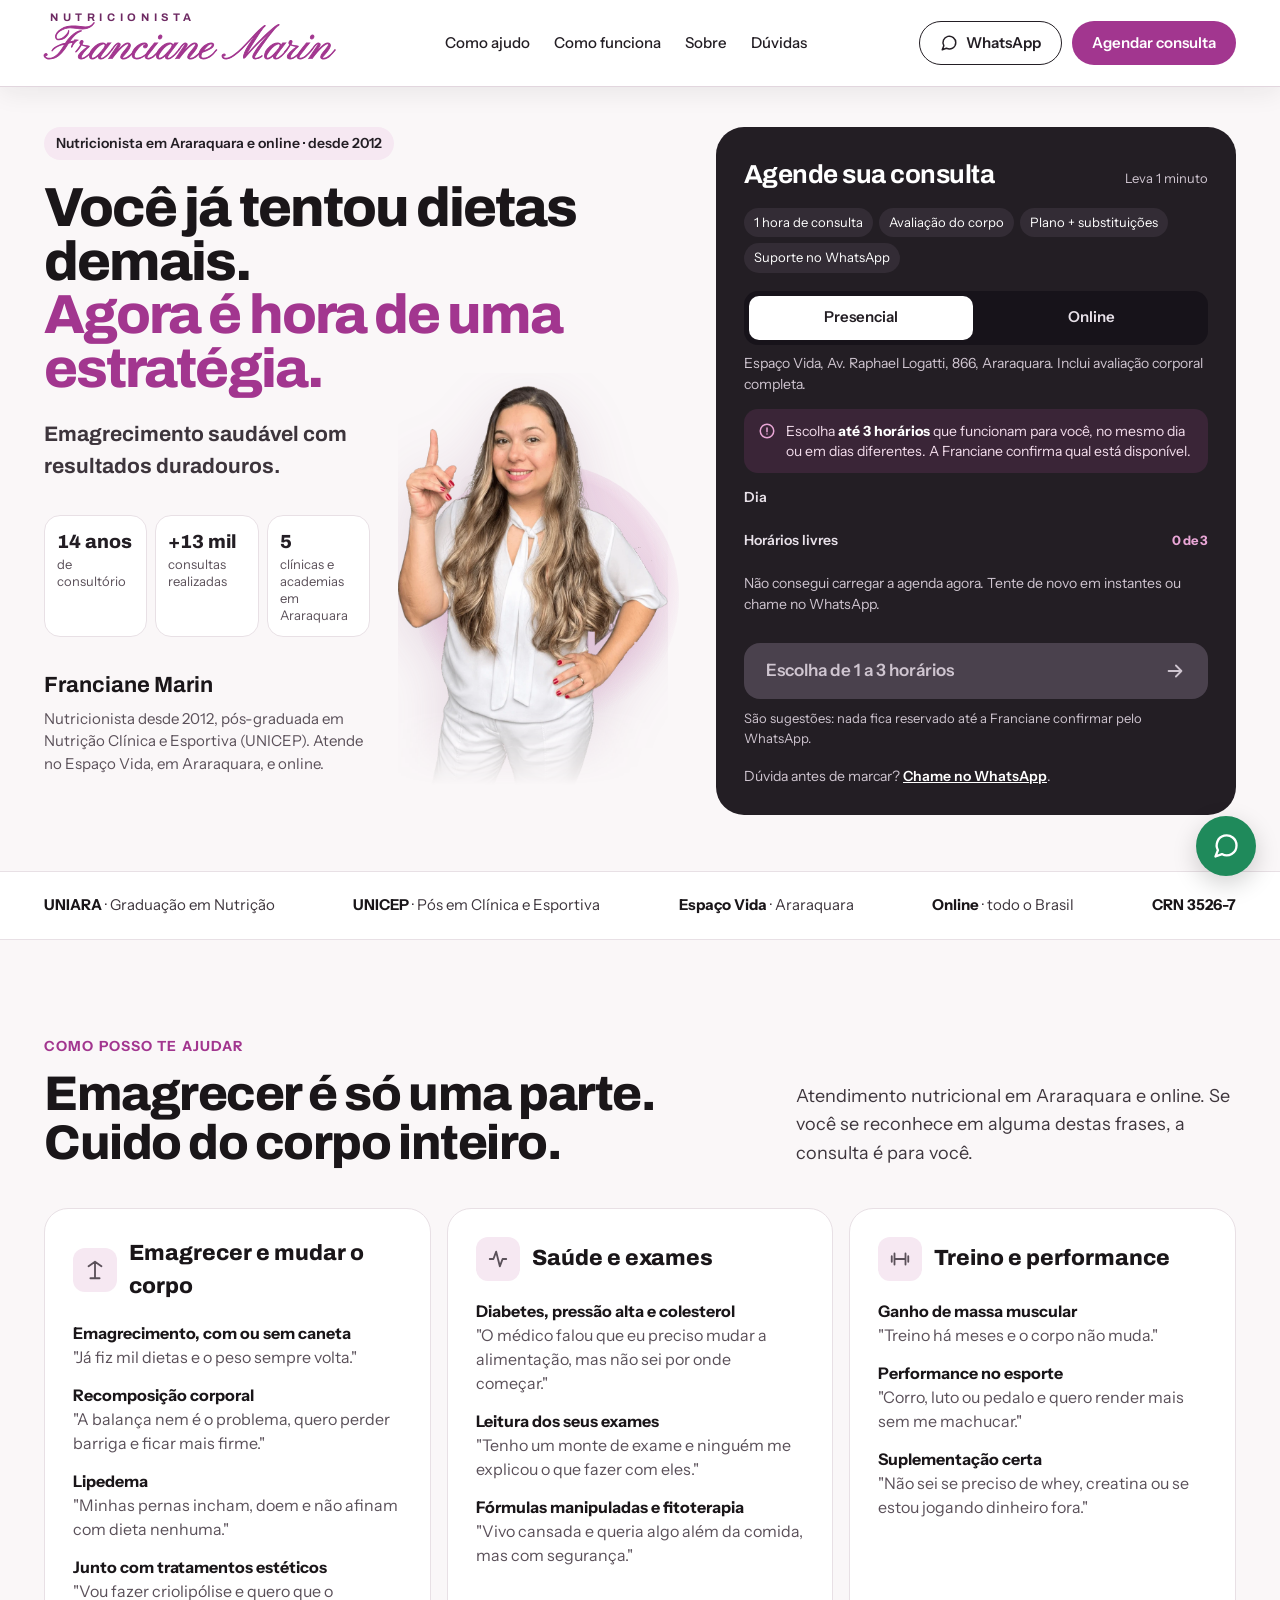
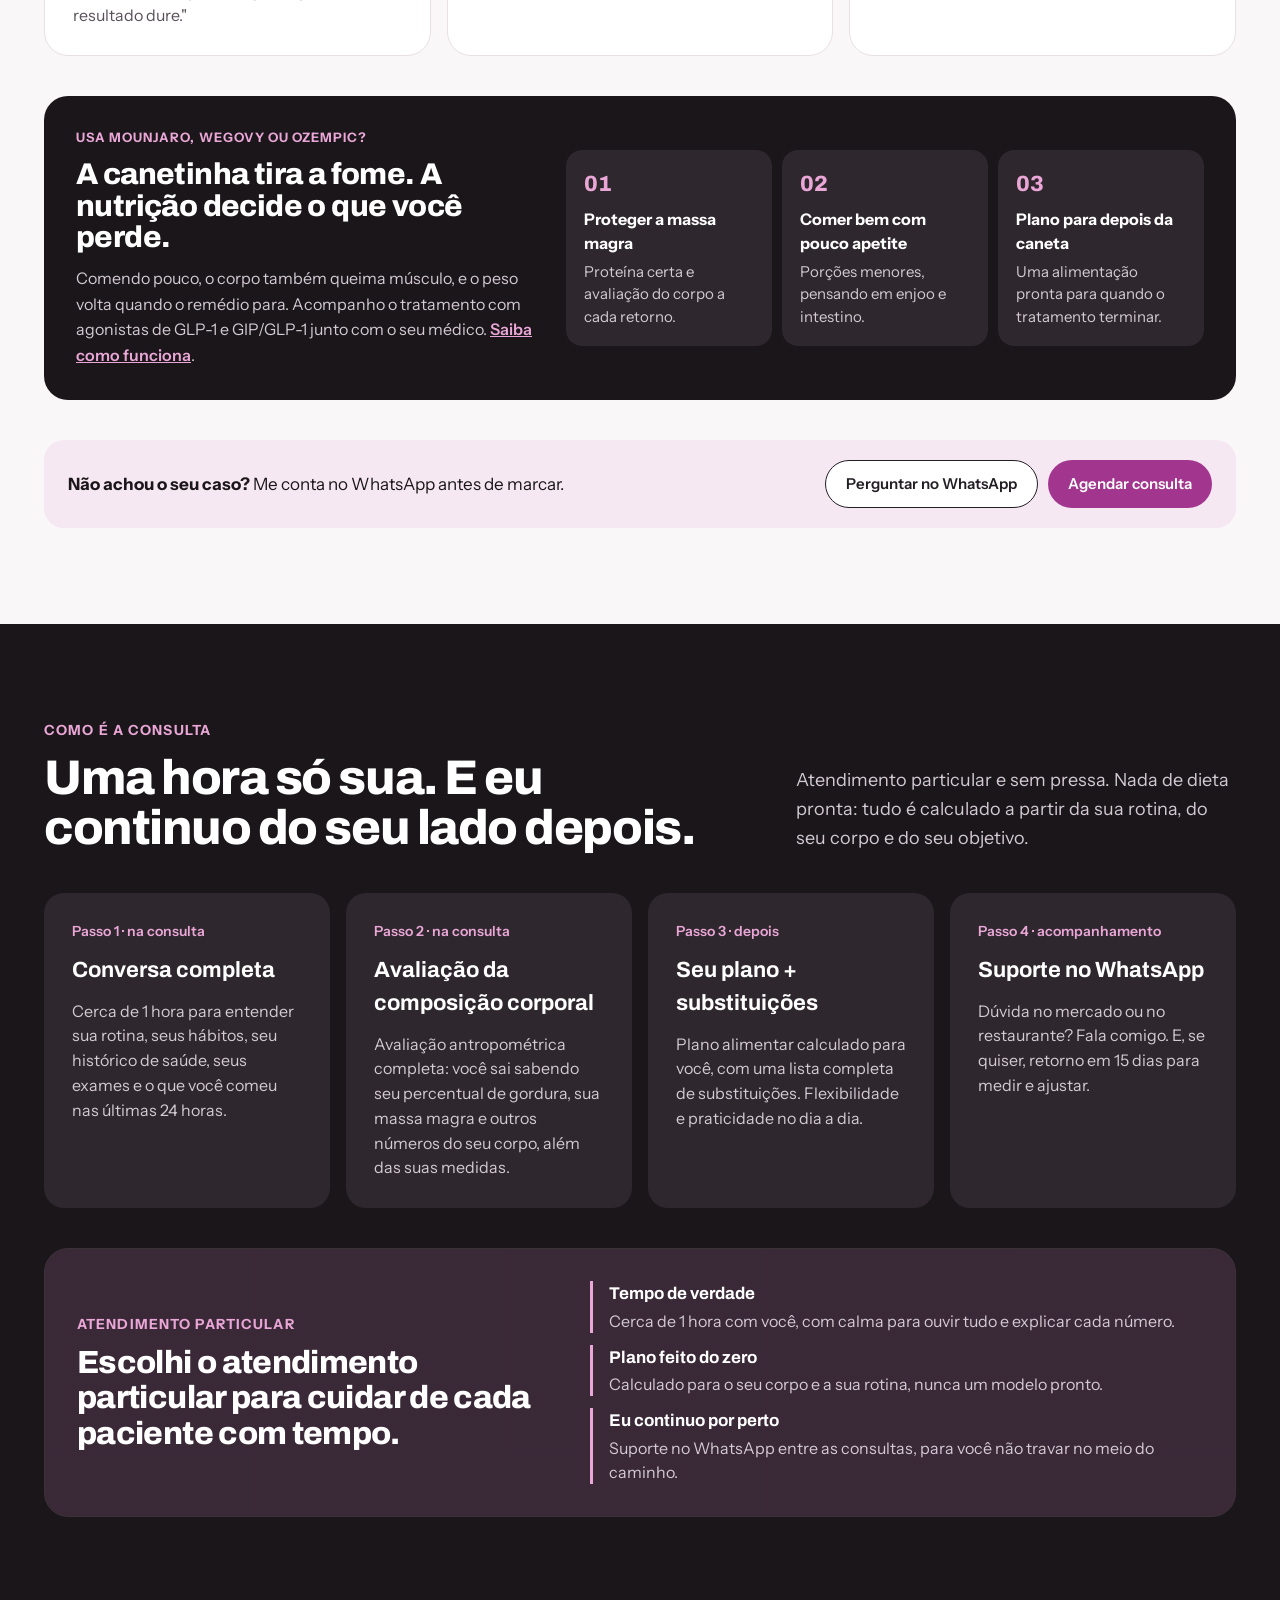
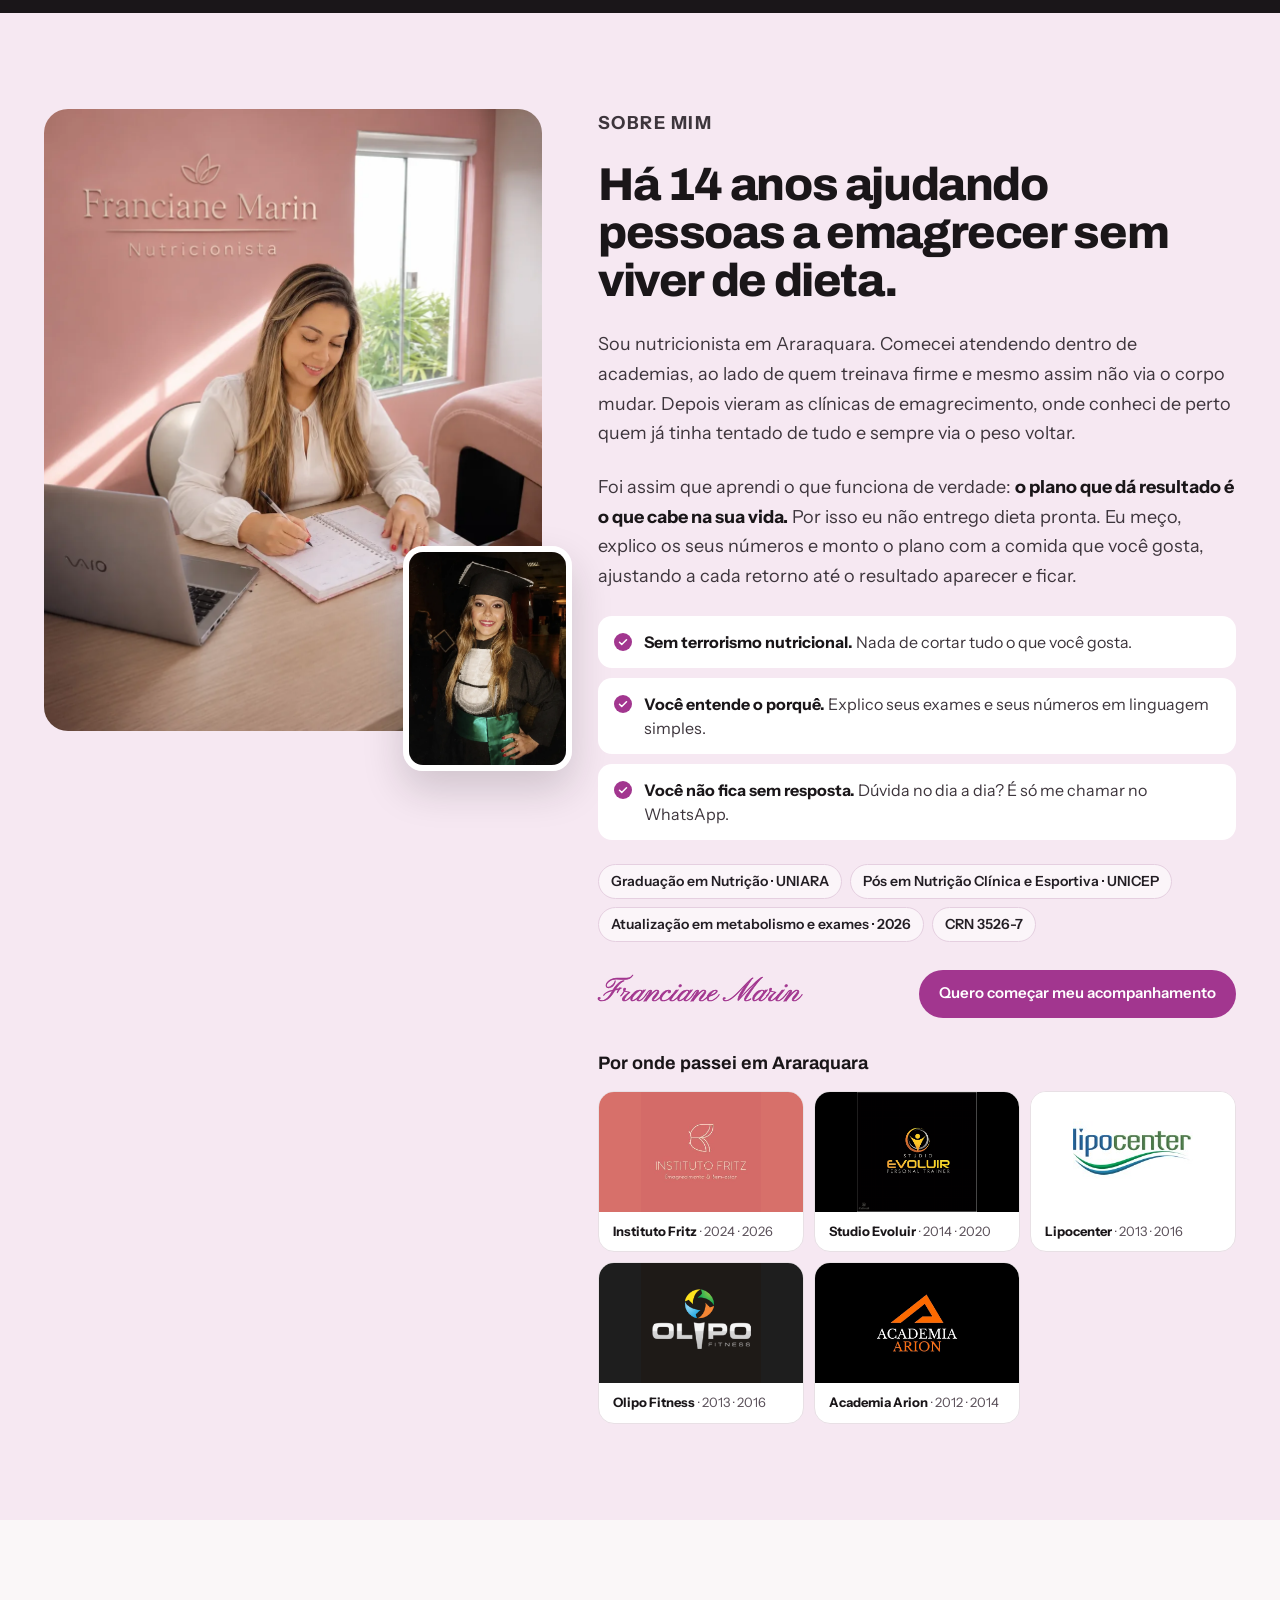
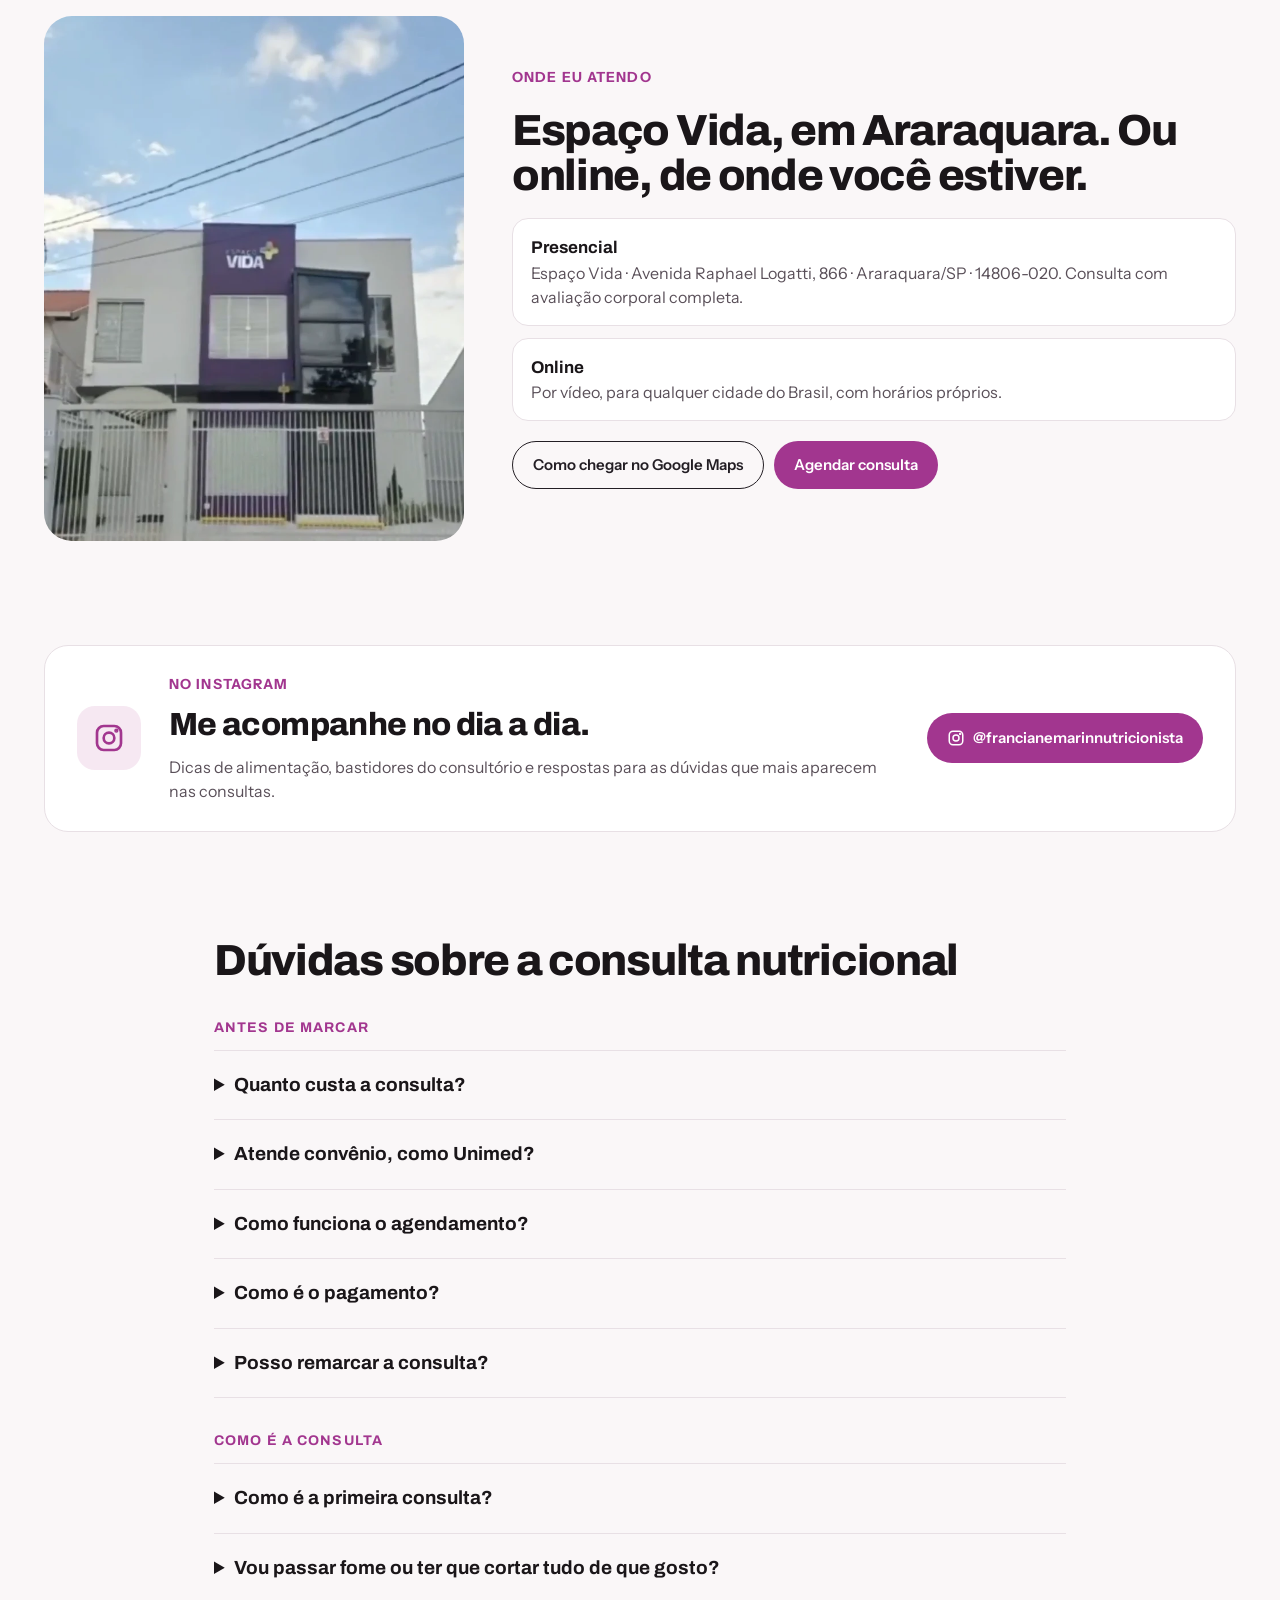
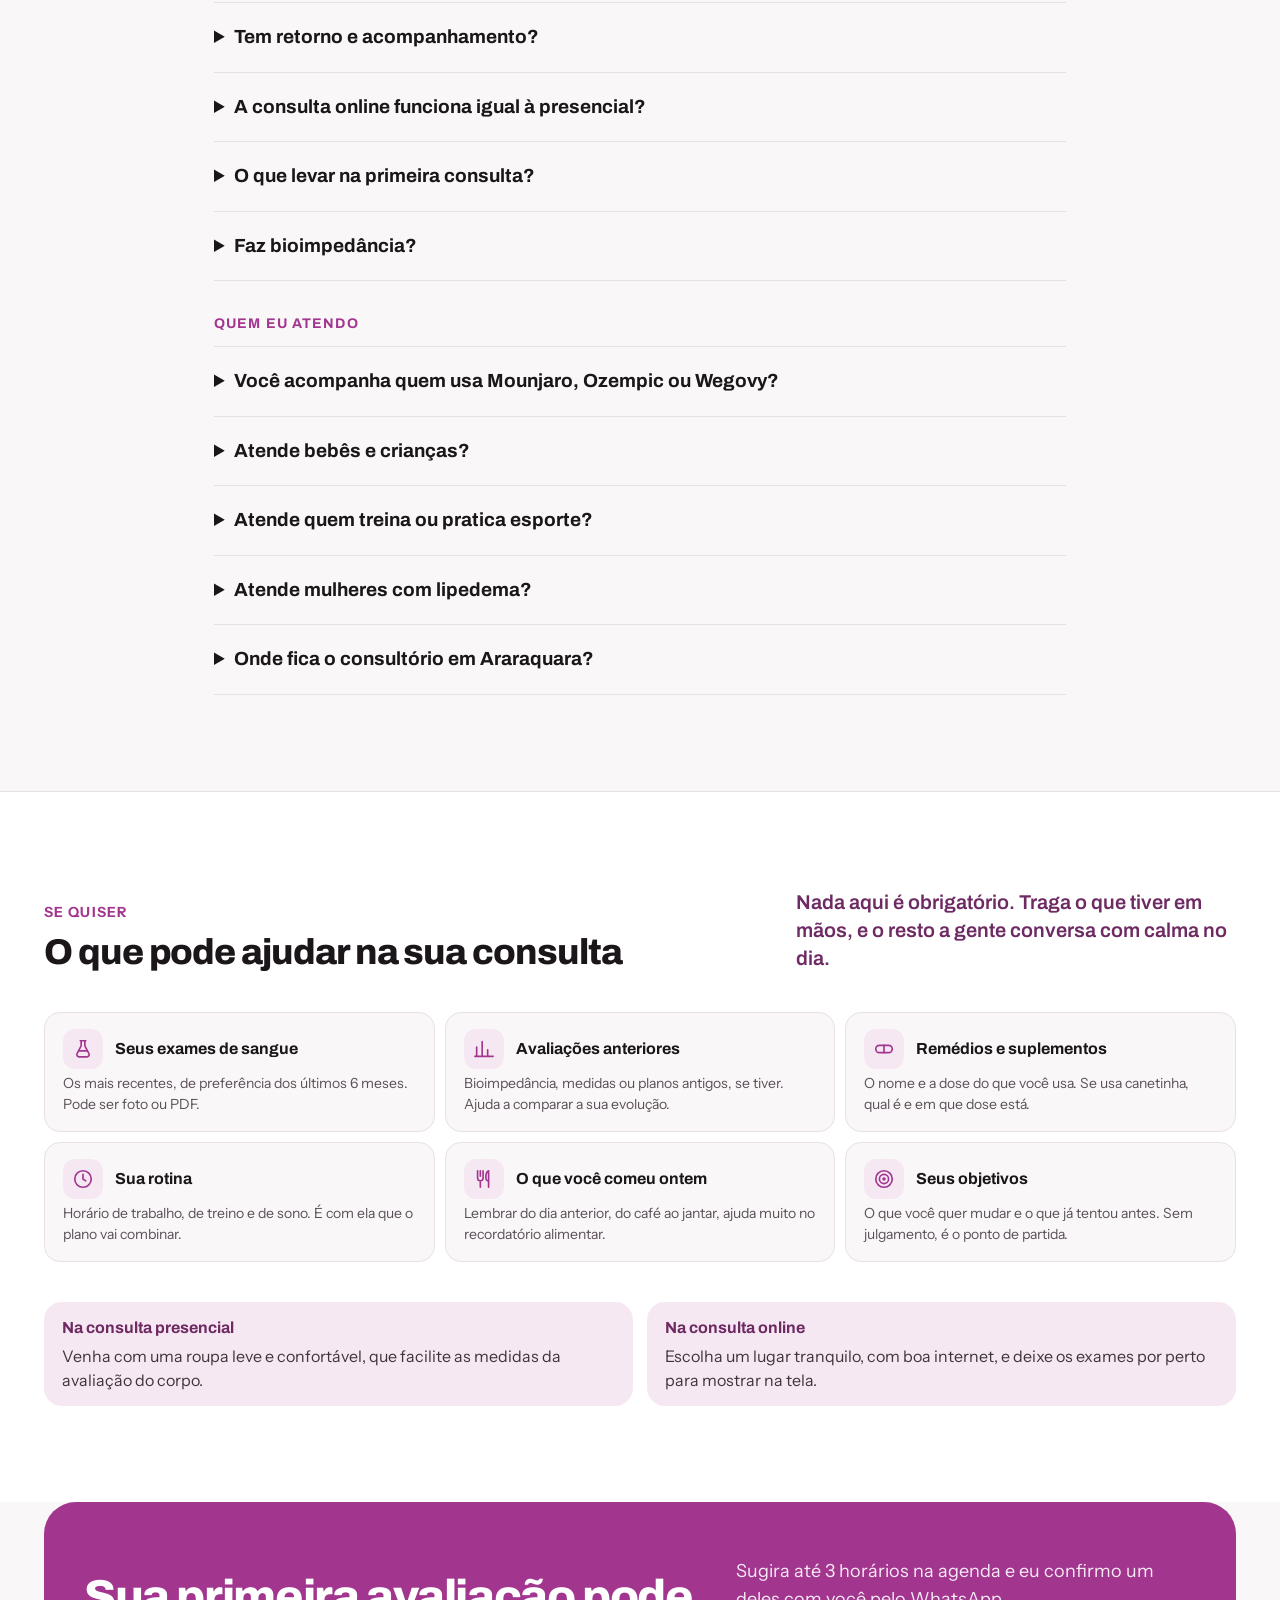
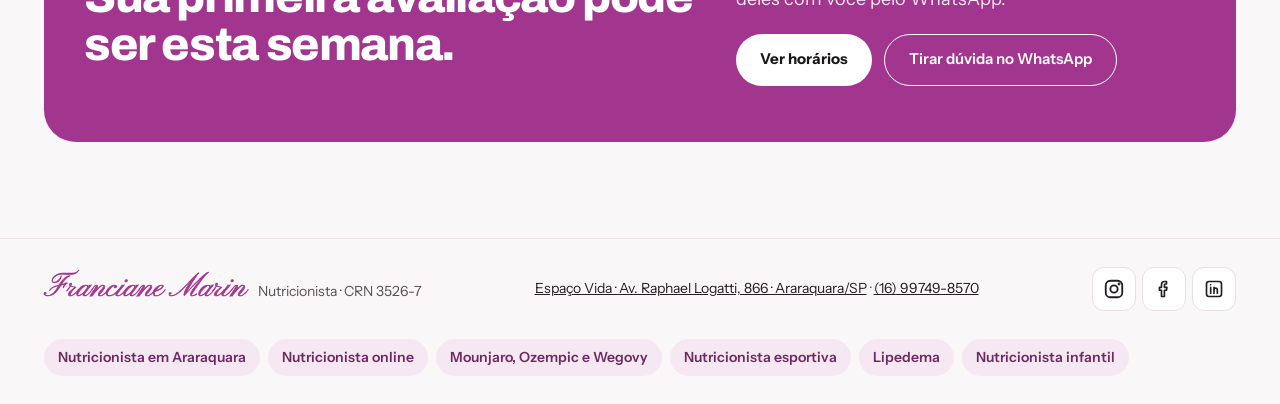
==== index.html @ 8329945e "Passo 2: avaliação da composição corporal, com as medidas Co-Authored-By: Claude Opus 5.5 <noreply@a" ====
<!doctype html>
<html lang="pt-BR">
<head>
<meta charset="utf-8">
<meta name="viewport" content="width=device-width, initial-scale=1">
<title>Nutricionista em Araraquara e online | Franciane Marin</title>
<meta name="description" content="Nutricionista (nutri) em Araraquara (SP) e online, CRN 3526-7. Emagrecimento sem passar fome, acompanhamento com canetinhas (Mounjaro, Ozempic), lipedema e nutrição esportiva. Agende.">
<meta property="og:type" content="website">
<meta property="og:site_name" content="Franciane Marin · Nutricionista">
<meta property="og:url" content="https://www.francianemarin.com.br/">
<meta property="og:title" content="Franciane Marin · Nutricionista em Araraquara e online">
<meta property="og:description" content="Você já tentou dietas demais. Agora é hora de uma estratégia. Emagrecimento saudável, presencial em Araraquara e online para todo o Brasil.">
<meta property="og:image" content="https://www.francianemarin.com.br/assets/franciane-2026.jpg">
<meta property="og:image:alt" content="Franciane Marin, nutricionista em Araraquara">
<meta property="og:locale" content="pt_BR">
<meta name="twitter:card" content="summary_large_image">
<meta name="geo.region" content="BR-SP">
<meta name="geo.placename" content="Araraquara">
<meta name="theme-color" content="#A2368F">
<link rel="canonical" href="https://www.francianemarin.com.br/">
<link rel="preconnect" href="https://fonts.googleapis.com">
<link rel="preconnect" href="https://fonts.gstatic.com" crossorigin>
<link href="https://fonts.googleapis.com/css2?family=Archivo:wght@500;600;700;800&family=Instrument+Sans:wght@400;500;600&family=Pinyon+Script&display=swap" rel="stylesheet">
<link rel="stylesheet" href="styles.css?v=20261105211325">
<script type="application/ld+json">
{"@context":"https://schema.org","@graph":[{"@type":"MedicalBusiness","@id":"https://www.francianemarin.com.br/#consultorio","name":"Franciane Marin · Nutricionista","description":"Nutricionista clínica e esportiva em Araraquara (SP) e online. Emagrecimento, acompanhamento com canetinhas (GLP-1), lipedema, ganho de massa e doenças crônicas.","url":"https://www.francianemarin.com.br/","image":"https://www.francianemarin.com.br/assets/franciane-2026.jpg","logo":"https://www.francianemarin.com.br/assets/franciane-2026.jpg","telephone":"+55 16 99749-8570","priceRange":"$","medicalSpecialty":"DietNutrition","address":{"@type":"PostalAddress","streetAddress":"Avenida Raphael Logatti, 866","addressLocality":"Araraquara","addressRegion":"SP","postalCode":"14806-020","addressCountry":"BR"},"hasMap":"https://www.google.com/maps/search/?api=1&query=Avenida+Raphael+Logatti%2C+866+-+Araraquara+-+SP%2C+14806-020","areaServed":[{"@type":"City","name":"Araraquara"},{"@type":"Country","name":"Brasil"}],"openingHoursSpecification":[{"@type":"OpeningHoursSpecification","dayOfWeek":["Monday","Tuesday","Wednesday","Thursday","Friday","Saturday"],"opens":"08:00","closes":"21:00"}],"availableService":[{"@type":"MedicalTherapy","name":"Emagrecimento"},{"@type":"MedicalTherapy","name":"Acompanhamento nutricional com canetinhas (Mounjaro, Ozempic, Wegovy)"},{"@type":"MedicalTherapy","name":"Recomposição corporal"},{"@type":"MedicalTherapy","name":"Lipedema"},{"@type":"MedicalTherapy","name":"Ganho de massa muscular"},{"@type":"MedicalTherapy","name":"Nutrição esportiva"},{"@type":"MedicalTherapy","name":"Diabetes, hipertensão e colesterol"},{"@type":"MedicalTherapy","name":"Interpretação de exames"},{"@type":"MedicalTherapy","name":"Consulta nutricional online"},{"@type":"MedicalTherapy","name":"Nutrição infantil, introdução alimentar e adolescentes"},{"@type":"MedicalTherapy","name":"Seletividade alimentar no autismo (TEA) e no TDAH"}],"founder":{"@id":"https://www.francianemarin.com.br/#franciane"},"sameAs":["https://instagram.com/francianemarinnutricionista","https://www.linkedin.com/in/francianemarin","https://www.facebook.com/nutricionistafrancianemarin"]},{"@type":"Person","@id":"https://www.francianemarin.com.br/#franciane","name":"Franciane Marin","jobTitle":"Nutricionista","identifier":"CRN 3526-7","image":"https://www.francianemarin.com.br/assets/franciane-2026.jpg","url":"https://www.francianemarin.com.br/","worksFor":{"@id":"https://www.francianemarin.com.br/#consultorio"},"alumniOf":[{"@type":"CollegeOrUniversity","name":"UNIARA - Universidade de Araraquara"},{"@type":"CollegeOrUniversity","name":"UNICEP"}],"hasCredential":[{"@type":"EducationalOccupationalCredential","credentialCategory":"degree","name":"Graduação em Nutrição"},{"@type":"EducationalOccupationalCredential","credentialCategory":"certificate","name":"Pós-graduação em Nutrição Clínica e Nutrição Esportiva"}],"knowsAbout":["Nutrição clínica","Nutrição esportiva","Emagrecimento","Agonistas de GLP-1","Lipedema","Composição corporal","Fitoterapia"],"sameAs":["https://instagram.com/francianemarinnutricionista","https://www.linkedin.com/in/francianemarin","https://www.facebook.com/nutricionistafrancianemarin"]},{"@type":"WebSite","@id":"https://www.francianemarin.com.br/#site","url":"https://www.francianemarin.com.br/","name":"Franciane Marin · Nutricionista","inLanguage":"pt-BR"},{"@type":"FAQPage","mainEntity":[{"@type":"Question","name":"Quanto custa a consulta?","acceptedAnswer":{"@type":"Answer","text":"Eu envio os valores pelo WhatsApp, junto com a confirmação do horário. Você pode escolher entre a consulta avulsa e a consulta com retorno em 15 dias. Assim recebe tudo de uma vez, sem compromisso."}},{"@type":"Question","name":"Atende convênio, como Unimed?","acceptedAnswer":{"@type":"Answer","text":"Não. O meu atendimento é particular, e isso é uma escolha: assim consigo dedicar cerca de 1 hora a cada consulta, fazer uma avaliação completa e acompanhar você de perto pelo WhatsApp. Se o seu plano de saúde, como Unimed, Bradesco Saúde ou SulAmérica, reembolsa consulta com nutricionista, eu emito o recibo para você pedir o reembolso."}},{"@type":"Question","name":"Como funciona o agendamento?","acceptedAnswer":{"@type":"Answer","text":"É simples. Na agenda do site, escolha entre presencial e online e sugira até 3 horários que encaixem na sua rotina. Eu confirmo um deles pelo WhatsApp e passo todas as informações. Se preferir conversar antes, me chame no WhatsApp e marcamos por lá."}},{"@type":"Question","name":"Como é o pagamento?","acceptedAnswer":{"@type":"Answer","text":"Por Pix, combinado diretamente comigo pelo WhatsApp depois da sua solicitação. Nada é cobrado no site."}},{"@type":"Question","name":"Posso remarcar a consulta?","acceptedAnswer":{"@type":"Answer","text":"Pode remarcar, sim. Só peço que você me avise pelo WhatsApp com pelo menos 24 horas de antecedência. Assim eu consigo oferecer o seu horário para outra pessoa e encontrar um novo para você."}},{"@type":"Question","name":"Como é a primeira consulta?","acceptedAnswer":{"@type":"Answer","text":"A primeira consulta dura cerca de 1 hora, com tempo para conversarmos com calma. Começo pela anamnese completa, sobre a sua saúde, rotina e hábitos, e pelo recordatório alimentar de 24 horas. Depois faço a avaliação antropométrica, com peso e medidas do corpo, e a leitura dos seus exames. Você sai com um plano alimentar personalizado, uma lista de substituições e suporte pelo WhatsApp."}},{"@type":"Question","name":"Vou passar fome ou ter que cortar tudo de que gosto?","acceptedAnswer":{"@type":"Answer","text":"Não. Eu monto o plano a partir da sua rotina e do que você gosta de comer, para que você consiga segui-lo de verdade. Dieta de fome não se sustenta. O que funciona é uma estratégia que cabe no seu dia a dia."}},{"@type":"Question","name":"Tem retorno e acompanhamento?","acceptedAnswer":{"@type":"Answer","text":"Tem. Você pode escolher a consulta avulsa ou a consulta com retorno em 15 dias, em que ajustamos o plano e acompanhamos as suas medidas. Entre uma consulta e outra, as dúvidas do dia a dia são tiradas pelo WhatsApp."}},{"@type":"Question","name":"A consulta online funciona igual à presencial?","acceptedAnswer":{"@type":"Answer","text":"Funciona. A consulta é por vídeo, para qualquer cidade do Brasil, com o mesmo plano, a mesma lista de substituições e o mesmo suporte pelo WhatsApp. Só a avaliação antropométrica completa é feita no presencial, e os horários do online são diferentes. Veja como é a consulta online."}},{"@type":"Question","name":"O que levar na primeira consulta?","acceptedAnswer":{"@type":"Answer","text":"Leve seus exames de sangue recentes, avaliações anteriores e a lista dos remédios e suplementos que você usa. Veja o que mais pode ajudar."}},{"@type":"Question","name":"Faz bioimpedância?","acceptedAnswer":{"@type":"Answer","text":"Não uso aparelho de bioimpedância. Faço a avaliação antropométrica, com peso e medidas do corpo. Se você já fez bioimpedância em outro lugar, traga o resultado: eu leio com você e uso essas informações no seu plano."}},{"@type":"Question","name":"Você acompanha quem usa Mounjaro, Ozempic ou Wegovy?","acceptedAnswer":{"@type":"Answer","text":"Sim. Acompanho o tratamento com canetinhas junto com o seu médico, para proteger a massa magra, ajudar você a comer bem mesmo com pouco apetite e preparar a sua alimentação para quando o tratamento terminar. Quem prescreve e ajusta a dose é sempre o médico. Saiba como funciona."}},{"@type":"Question","name":"Atende bebês e crianças?","acceptedAnswer":{"@type":"Answer","text":"Sim, do bebê ao adolescente. Atendo introdução alimentar, seletividade alimentar, inclusive no autismo (TEA) e no TDAH, controle de peso e a rotina alimentar da família. Um responsável participa da consulta. Conheça a nutrição infantil."}},{"@type":"Question","name":"Atende quem treina ou pratica esporte?","acceptedAnswer":{"@type":"Answer","text":"Sim. Sou pós-graduada em Nutrição Esportiva e atendo quem quer ganhar massa, perder gordura ou melhorar o rendimento. Suplemento, só quando faz diferença. Conheça a nutrição esportiva."}},{"@type":"Question","name":"Atende mulheres com lipedema?","acceptedAnswer":{"@type":"Answer","text":"Sim. A alimentação não cura o lipedema, mas ajuda a aliviar o inchaço e o desconforto e a cuidar do peso, junto com o tratamento médico. Saiba mais."}},{"@type":"Question","name":"Onde fica o consultório em Araraquara?","acceptedAnswer":{"@type":"Answer","text":"No Espaço Vida, na Avenida Raphael Logatti, 866, Vila Sedenho, em Araraquara (SP). Quem mora na região, como em São Carlos, Américo Brasiliense ou Matão, pode vir ao consultório ou fazer a consulta online. Veja como é o atendimento presencial."}}]}]}
</script>
</head>
<body>

<header class="topo">
  <div class="topo-inner">
    <a href="#inicio" class="logo" aria-label="Franciane Marin, nutricionista">
      <span class="logo-rotulo">NUTRICIONISTA</span>
      <span class="logo-nome">Franciane Marin</span>
    </a>
    <nav aria-label="Seções" class="menu">
      <a href="#ajuda">Como ajudo</a>
      <a href="#metodo">Como funciona</a>
      <a href="#sobre">Sobre</a>
      <a href="#perguntas">Dúvidas</a>
    </nav>
    <div class="topo-acoes">
      <a class="botao botao-contorno" href="https://wa.me/5516997498570" target="_blank" rel="noopener">
        <svg aria-hidden="true" width="18" height="18" viewBox="0 0 24 24" fill="none" stroke="currentColor" stroke-width="2" stroke-linecap="round" stroke-linejoin="round"><path d="M21 11.5a8.4 8.4 0 0 1-12.5 7.4L3 21l2.1-5.4A8.5 8.5 0 1 1 21 11.5z"/></svg>
        WhatsApp
      </a>
      <a class="botao botao-rosa" href="#agenda">Agendar consulta</a>
    </div>
  </div>
</header>

<main id="inicio">

  <!-- Hero: autoridade + agenda -->
  <section class="hero container">
    <div class="hero-texto">
      <p class="selo">Nutricionista em Araraquara e online · desde 2012</p>
      <h1>Você já tentou dietas demais. <span class="h1-destaque">Agora é hora de uma estratégia.</span></h1>
      <div class="hero-corpo">
        <div class="hero-col">
          <p class="hero-caneta">Emagrecimento saudável com resultados duradouros.</p>
        </div>
        <div class="hero-foto"><img src="assets/franciane-topo.webp" alt="Franciane Marin, nutricionista em Araraquara, sorrindo e apontando para a frase" width="760" height="1160" fetchpriority="high"></div>
        <ul class="numeros">
          <li><strong>14 anos</strong><span>de consultório</span></li>
          <li><strong>+13 mil</strong><span>consultas realizadas</span></li>
          <li><strong>5</strong><span>clínicas e academias em Araraquara</span></li>
        </ul>
        <div class="hero-perfil">
          <div>
            <p class="hero-perfil-nome">Franciane Marin</p>
            <p>Nutricionista desde 2012, pós-graduada em Nutrição Clínica e Esportiva (UNICEP). Atende no Espaço Vida, em Araraquara, e online.</p>
          </div>
        </div>
      </div>
    </div>

    <!-- Agendamento -->
    <aside id="agenda" class="agenda" aria-labelledby="agenda-titulo">
      <div class="agenda-cabeca">
        <h2 id="agenda-titulo">Agende sua consulta</h2>
        <span>Leva 1 minuto</span>
      </div>
      <ul class="inclui" aria-label="O que a consulta inclui">
        <li>1 hora de consulta</li>
        <li>Avaliação do corpo</li>
        <li>Plano + substituições</li>
        <li>Suporte no WhatsApp</li>
      </ul>

      <form id="form-agenda" novalidate>
        <!-- Etapa 1: formato, dia e horário -->
        <div class="etapa" data-etapa="1">
          <div class="formato" role="radiogroup" aria-label="Formato da consulta">
            <button type="button" role="radio" aria-checked="true" data-modo="presencial">Presencial</button>
            <button type="button" role="radio" aria-checked="false" data-modo="online">Online</button>
          </div>
          <p class="nota-modo" id="nota-modo">Espaço Vida, Araraquara.</p>

          <p class="dica-opcoes">
            <svg aria-hidden="true" width="18" height="18" viewBox="0 0 24 24" fill="none" stroke="currentColor" stroke-width="2" stroke-linecap="round" stroke-linejoin="round"><circle cx="12" cy="12" r="9"/><path d="M12 8v5M12 16v.01"/></svg>
            <span>Escolha <strong>até 3 horários</strong> que funcionam para você, no mesmo dia ou em dias diferentes. A Franciane confirma qual está disponível.</span>
          </p>

          <p class="rotulo" id="rotulo-dias">Dia</p>
          <div class="dias" id="dias" role="radiogroup" aria-labelledby="rotulo-dias"></div>

          <div class="rotulo-linha">
            <p class="rotulo" id="rotulo-horarios">Horários livres</p>
            <span class="contador-opcoes" id="contador-opcoes" aria-live="polite">0 de 3</span>
          </div>
          <div class="horarios" id="horarios" role="group" aria-labelledby="rotulo-horarios"></div>
          <p class="carregando" id="estado-horarios" hidden></p>
          <p class="limite-opcoes" id="limite-opcoes" role="status" hidden>Você já escolheu 3 opções. Tire uma para trocar.</p>

          <ol class="escolhidos" id="escolhidos" aria-label="Suas opções" hidden></ol>

          <button type="button" class="botao-agenda" id="continuar" disabled>
            <span id="continuar-texto">Escolha de 1 a 3 horários</span>
            <svg aria-hidden="true" width="22" height="22" viewBox="0 0 24 24" fill="none" stroke="currentColor" stroke-width="2" stroke-linecap="round" stroke-linejoin="round"><path d="M5 12h14M13 6l6 6-6 6"/></svg>
          </button>
          <p class="aviso-leve">São sugestões: nada fica reservado até a Franciane confirmar pelo WhatsApp.</p>
        </div>

        <!-- Etapa 2: dados de contato -->
        <div class="etapa" data-etapa="2" hidden>
          <button type="button" class="voltar" id="voltar">
            <svg aria-hidden="true" width="18" height="18" viewBox="0 0 24 24" fill="none" stroke="currentColor" stroke-width="2" stroke-linecap="round" stroke-linejoin="round"><path d="M19 12H5M11 18l-6-6 6-6"/></svg>
            Trocar horários
          </button>
          <div class="resumo" id="resumo"></div>

          <div class="campo">
            <label for="nome">Seu nome</label>
            <input id="nome" name="nome" type="text" autocomplete="name" required aria-describedby="erro-nome">
            <p class="erro" id="erro-nome" aria-live="polite"></p>
          </div>

          <div class="campo">
            <label for="telefone">WhatsApp com DDD <span class="obrigatorio">obrigatório</span></label>
            <div class="telefone">
              <select id="pais" name="pais" aria-label="Código do país">
                <option value="55" selected>Brasil +55</option>
                <option value="351">Portugal +351</option>
                <option value="1">EUA / Canadá +1</option>
                <option value="54">Argentina +54</option>
                <option value="595">Paraguai +595</option>
                <option value="598">Uruguai +598</option>
                <option value="56">Chile +56</option>
                <option value="34">Espanha +34</option>
                <option value="39">Itália +39</option>
                <option value="44">Reino Unido +44</option>
                <option value="49">Alemanha +49</option>
                <option value="33">França +33</option>
                <option value="81">Japão +81</option>
                <option value="outro">Outro país</option>
              </select>
              <input id="codigo-outro" name="codigo-outro" type="text" inputmode="numeric" placeholder="+ código" aria-label="Código do país" hidden>
              <input id="telefone" name="telefone" type="tel" inputmode="tel" autocomplete="tel-national" placeholder="(16) 99999-9999" required aria-describedby="erro-telefone">
            </div>
            <p class="erro" id="erro-telefone" aria-live="polite"></p>
          </div>

          <button type="submit" class="botao-agenda" id="enviar">
            <span>Enviar minhas sugestões</span>
            <svg aria-hidden="true" width="22" height="22" viewBox="0 0 24 24" fill="none" stroke="currentColor" stroke-width="2" stroke-linecap="round" stroke-linejoin="round"><path d="M5 12h14M13 6l6 6-6 6"/></svg>
          </button>
          <p class="aviso-leve">Nada é cobrado agora. A Franciane te chama no WhatsApp para confirmar qual horário está disponível e passar os valores. Pagamento por Pix.</p>
          <p class="aviso-dados">Seus dados são usados só para o contato sobre a consulta.</p>
        </div>

        <!-- Etapa 3: solicitação enviada -->
        <div class="etapa etapa-ok" data-etapa="3" hidden tabindex="-1">
          <span class="ok-icone" aria-hidden="true">
            <svg width="28" height="28" viewBox="0 0 24 24" fill="none" stroke="currentColor" stroke-width="2.4" stroke-linecap="round" stroke-linejoin="round"><path d="M5 12.5l4.5 4.5L19 7.5"/></svg>
          </span>
          <h3>Solicitação enviada!</h3>
          <div class="ok-resumo" id="ok-resumo"></div>
          <ol class="proximos">
            <li>A Franciane te chama no WhatsApp para confirmar o horário.</li>
            <li>Ela passa os valores e as opções de consulta.</li>
            <li>O pagamento é por Pix, combinado com ela.</li>
          </ol>
          <a class="ok-preparo" href="#preparo">Se quiser, veja o que pode ajudar na consulta</a>
          <a class="botao botao-contorno-branco ok-whats" id="ok-whats" href="https://wa.me/5516997498570" target="_blank" rel="noopener">Quer adiantar? Mande uma mensagem no WhatsApp</a>
          <button type="button" class="voltar" id="nova">Fazer outra solicitação</button>
        </div>
      </form>

      <p class="agenda-duvida">Dúvida antes de marcar? <a href="https://wa.me/5516997498570" target="_blank" rel="noopener">Chame no WhatsApp</a>.</p>
    </aside>
  </section>

  <!-- Credenciais -->
  <section class="faixa" aria-label="Formação e atuação">
    <div class="container faixa-inner">
      <span><strong>UNIARA</strong> · Graduação em Nutrição</span>
      <span><strong>UNICEP</strong> · Pós em Clínica e Esportiva</span>
      <span><strong>Espaço Vida</strong> · Araraquara</span>
      <span><strong>Online</strong> · todo o Brasil</span>
      <span><strong>CRN 3526-7</strong></span>
    </div>
  </section>

  <!-- Como posso te ajudar -->
  <section id="ajuda" class="container secao">
    <div class="secao-cabeca">
      <div>
        <p class="sobretitulo">Como posso te ajudar</p>
        <h2>Emagrecer é só uma parte. Cuido do corpo inteiro.</h2>
      </div>
      <p>Atendimento nutricional em Araraquara e online. Se você se reconhece em alguma destas frases, a consulta é para você.</p>
    </div>

    <div class="grupos">
      <article class="grupo">
        <div class="grupo-cabeca">
          <span class="icone" aria-hidden="true"><svg width="22" height="22" viewBox="0 0 24 24" fill="none" stroke="currentColor" stroke-width="2" stroke-linecap="round" stroke-linejoin="round"><path d="M12 3v18M5 8l7-5 7 5M7 21h10"/></svg></span>
          <h3>Emagrecer e mudar o corpo</h3>
        </div>
        <ul>
          <li><strong>Emagrecimento, com ou sem caneta</strong><span>"Já fiz mil dietas e o peso sempre volta."</span></li>
          <li><strong>Recomposição corporal</strong><span>"A balança nem é o problema, quero perder barriga e ficar mais firme."</span></li>
          <li><strong>Lipedema</strong><span>"Minhas pernas incham, doem e não afinam com dieta nenhuma."</span></li>
          <li><strong>Junto com tratamentos estéticos</strong><span>"Vou fazer criolipólise e quero que o resultado dure."</span></li>
        </ul>
      </article>
      <article class="grupo">
        <div class="grupo-cabeca">
          <span class="icone" aria-hidden="true"><svg width="22" height="22" viewBox="0 0 24 24" fill="none" stroke="currentColor" stroke-width="2" stroke-linecap="round" stroke-linejoin="round"><path d="M3 12h4l3-8 4 16 3-8h4"/></svg></span>
          <h3>Saúde e exames</h3>
        </div>
        <ul>
          <li><strong>Diabetes, pressão alta e colesterol</strong><span>"O médico falou que eu preciso mudar a alimentação, mas não sei por onde começar."</span></li>
          <li><strong>Leitura dos seus exames</strong><span>"Tenho um monte de exame e ninguém me explicou o que fazer com eles."</span></li>
          <li><strong>Fórmulas manipuladas e fitoterapia</strong><span>"Vivo cansada e queria algo além da comida, mas com segurança."</span></li>
        </ul>
      </article>
      <article class="grupo">
        <div class="grupo-cabeca">
          <span class="icone" aria-hidden="true"><svg width="22" height="22" viewBox="0 0 24 24" fill="none" stroke="currentColor" stroke-width="2" stroke-linecap="round" stroke-linejoin="round"><path d="M6 6v12M18 6v12M3 9v6M21 9v6M6 12h12"/></svg></span>
          <h3>Treino e performance</h3>
        </div>
        <ul>
          <li><strong>Ganho de massa muscular</strong><span>"Treino há meses e o corpo não muda."</span></li>
          <li><strong>Performance no esporte</strong><span>"Corro, luto ou pedalo e quero render mais sem me machucar."</span></li>
          <li><strong>Suplementação certa</strong><span>"Não sei se preciso de whey, creatina ou se estou jogando dinheiro fora."</span></li>
        </ul>
      </article>
    </div>

    <div id="canetinhas" class="caneta">
      <div class="caneta-texto">
        <p class="sobretitulo sobretitulo-claro">Usa Mounjaro, Wegovy ou Ozempic?</p>
        <h3>A canetinha tira a fome. A nutrição decide o que você perde.</h3>
        <p>Comendo pouco, o corpo também queima músculo, e o peso volta quando o remédio para. Acompanho o tratamento com agonistas de GLP-1 e GIP/GLP-1 junto com o seu médico. <a href="/mounjaro-ozempic/">Saiba como funciona</a>.</p>
      </div>
      <ol class="caneta-pontos">
        <li><span>01</span><strong>Proteger a massa magra</strong><p>Proteína certa e avaliação do corpo a cada retorno.</p></li>
        <li><span>02</span><strong>Comer bem com pouco apetite</strong><p>Porções menores, pensando em enjoo e intestino.</p></li>
        <li><span>03</span><strong>Plano para depois da caneta</strong><p>Uma alimentação pronta para quando o tratamento terminar.</p></li>
      </ol>
    </div>

    <div class="nao-achou">
      <p><strong>Não achou o seu caso?</strong> Me conta no WhatsApp antes de marcar.</p>
      <div class="nao-achou-acoes">
        <a class="botao botao-contorno botao-branco" href="https://wa.me/5516997498570" target="_blank" rel="noopener">Perguntar no WhatsApp</a>
        <a class="botao botao-rosa" href="#agenda">Agendar consulta</a>
      </div>
    </div>
  </section>

  <!-- Como é a consulta -->
  <section id="metodo" class="escuro">
    <div class="container secao">
      <div class="secao-cabeca">
        <div>
          <p class="sobretitulo sobretitulo-claro">Como é a consulta</p>
          <h2>Uma hora só sua. E eu continuo do seu lado depois.</h2>
        </div>
        <p>Atendimento particular e sem pressa. Nada de dieta pronta: tudo é calculado a partir da sua rotina, do seu corpo e do seu objetivo.</p>
      </div>
      <ol class="passos">
        <li><span>Passo 1 · na consulta</span><h3>Conversa completa</h3><p>Cerca de 1 hora para entender sua rotina, seus hábitos, seu histórico de saúde, seus exames e o que você comeu nas últimas 24 horas.</p></li>
        <li><span>Passo 2 · na consulta</span><h3>Avaliação da composição corporal</h3><p>Avaliação antropométrica completa: você sai sabendo seu percentual de gordura, sua massa magra e outros números do seu corpo, além das suas medidas.</p></li>
        <li><span>Passo 3 · depois</span><h3>Seu plano + substituições</h3><p>Plano alimentar calculado para você, com uma lista completa de substituições. Flexibilidade e praticidade no dia a dia.</p></li>
        <li><span>Passo 4 · acompanhamento</span><h3>Suporte no WhatsApp</h3><p>Dúvida no mercado ou no restaurante? Fala comigo. E, se quiser, retorno em 15 dias para medir e ajustar.</p></li>
      </ol>

      <div class="particular">
        <div class="particular-texto">
          <p class="sobretitulo sobretitulo-claro">Atendimento particular</p>
          <h3>Escolhi o atendimento particular para cuidar de cada paciente com tempo.</h3>
        </div>
        <ul class="particular-lista">
          <li><strong>Tempo de verdade</strong><span>Cerca de 1 hora com você, com calma para ouvir tudo e explicar cada número.</span></li>
          <li><strong>Plano feito do zero</strong><span>Calculado para o seu corpo e a sua rotina, nunca um modelo pronto.</span></li>
          <li><strong>Eu continuo por perto</strong><span>Suporte no WhatsApp entre as consultas, para você não travar no meio do caminho.</span></li>
        </ul>
      </div>
    </div>
  </section>

  <!-- Sobre -->
  <section id="sobre" class="sobre">
    <div class="container secao sobre-inner">
      <div class="sobre-fotos">
        <img class="sobre-foto-consultorio" src="assets/consultorio.webp" alt="Franciane Marin no consultório, com o nome dela na parede rosa" loading="lazy" width="1000" height="1333">
        <img class="sobre-foto-formatura-card" src="assets/formatura.webp" alt="Franciane Marin na formatura em Nutrição" loading="lazy" width="946" height="1261">
      </div>
      <div class="sobre-texto">
        <p class="sobretitulo sobretitulo-escuro">Sobre mim</p>
        <h2>Há 14 anos ajudando pessoas a emagrecer sem viver de dieta.</h2>
        <p>Sou nutricionista em Araraquara. Comecei atendendo dentro de academias, ao lado de quem treinava firme e mesmo assim não via o corpo mudar. Depois vieram as clínicas de emagrecimento, onde conheci de perto quem já tinha tentado de tudo e sempre via o peso voltar.</p>
        <p>Foi assim que aprendi o que funciona de verdade: <strong>o plano que dá resultado é o que cabe na sua vida.</strong> Por isso eu não entrego dieta pronta. Eu meço, explico os seus números e monto o plano com a comida que você gosta, ajustando a cada retorno até o resultado aparecer e ficar.</p>

        <ul class="sobre-esperar" aria-label="O que você pode esperar">
          <li><strong>Sem terrorismo nutricional.</strong> Nada de cortar tudo o que você gosta.</li>
          <li><strong>Você entende o porquê.</strong> Explico seus exames e seus números em linguagem simples.</li>
          <li><strong>Você não fica sem resposta.</strong> Dúvida no dia a dia? É só me chamar no WhatsApp.</li>
        </ul>

        <ul class="sobre-formacao" aria-label="Formação">
          <li>Graduação em Nutrição · UNIARA</li>
          <li>Pós em Nutrição Clínica e Esportiva · UNICEP</li>
          <li>Atualização em metabolismo e exames · 2026</li>
          <li>CRN 3526-7</li>
        </ul>

        <div class="sobre-assinatura">
          <span class="logo-nome logo-nome-pequeno">Franciane Marin</span>
          <a class="botao botao-rosa" href="#agenda">Quero começar meu acompanhamento</a>
        </div>

        <h3>Por onde passei em Araraquara</h3>
        <ul class="lugares">
          <li><img src="assets/logos/instituto-fritz.png" alt="Logo do Instituto Fritz" loading="lazy" style="background:#D7706A"><span><strong>Instituto Fritz</strong> · 2024 · 2026</span></li>
          <li><img src="assets/logos/studio-evoluir.png" alt="Logo do Studio Evoluir" loading="lazy" style="background:#000"><span><strong>Studio Evoluir</strong> · 2014 · 2020</span></li>
          <li><img src="assets/logos/lipocenter.png" alt="Logo da Lipocenter" loading="lazy" style="background:#fff"><span><strong>Lipocenter</strong> · 2013 · 2016</span></li>
          <li><img src="assets/logos/olipo-fitness.png" alt="Logo da Olipo Fitness" loading="lazy" style="background:#1E1E1E"><span><strong>Olipo Fitness</strong> · 2013 · 2016</span></li>
          <li><img src="assets/logos/academia-arion.png" alt="Logo da Academia Arion" loading="lazy" style="background:#000"><span><strong>Academia Arion</strong> · 2012 · 2014</span></li>
        </ul>
      </div>
    </div>
  </section>

  <!-- Onde eu atendo -->
  <section id="onde" class="container secao">
    <div class="onde">
      <img class="onde-foto" src="assets/espaco-vida.webp" alt="Fachada do Espaço Vida, consultório de nutrição em Araraquara" loading="lazy" width="736" height="1156">
      <div class="onde-texto">
        <p class="sobretitulo">Onde eu atendo</p>
        <h2>Espaço Vida, em Araraquara. Ou online, de onde você estiver.</h2>
        <ul class="onde-lista">
          <li><strong>Presencial</strong><span>Espaço Vida · Avenida Raphael Logatti, 866 · Araraquara/SP · 14806-020. Consulta com avaliação corporal completa.</span></li>
          <li><strong>Online</strong><span>Por vídeo, para qualquer cidade do Brasil, com horários próprios.</span></li>
        </ul>
        <div class="onde-acoes">
          <a class="botao botao-contorno" href="https://www.google.com/maps/search/?api=1&amp;query=Avenida+Raphael+Logatti%2C+866+-+Araraquara+-+SP%2C+14806-020" target="_blank" rel="noopener">Como chegar no Google Maps</a>
          <a class="botao botao-rosa" href="#agenda">Agendar consulta</a>
        </div>
      </div>
    </div>
  </section>

  <!-- Instagram -->
  <section class="container" aria-label="Instagram">
    <div class="insta">
      <span class="insta-icone"><svg aria-hidden="true" width="22" height="22" viewBox="0 0 24 24" fill="none" stroke="currentColor" stroke-width="2" stroke-linecap="round" stroke-linejoin="round"><rect x="3" y="3" width="18" height="18" rx="5"/><circle cx="12" cy="12" r="4"/><circle cx="17.5" cy="6.5" r="0.6" fill="currentColor"/></svg></span>
      <div class="insta-texto">
        <p class="sobretitulo">No Instagram</p>
        <h2>Me acompanhe no dia a dia.</h2>
        <p>Dicas de alimentação, bastidores do consultório e respostas para as dúvidas que mais aparecem nas consultas.</p>
      </div>
      <a class="botao botao-rosa insta-botao" href="https://instagram.com/francianemarinnutricionista" target="_blank" rel="noopener"><svg aria-hidden="true" width="18" height="18" viewBox="0 0 24 24" fill="none" stroke="currentColor" stroke-width="2" stroke-linecap="round" stroke-linejoin="round"><rect x="3" y="3" width="18" height="18" rx="5"/><circle cx="12" cy="12" r="4"/><circle cx="17.5" cy="6.5" r="0.6" fill="currentColor"/></svg>@francianemarinnutricionista</a>
    </div>
  </section>

  <!-- Dúvidas -->
  <section id="perguntas" class="container secao perguntas">
    <h2>Dúvidas sobre a consulta nutricional</h2>
    <div class="lista-perguntas">
      <h3 class="perguntas-grupo">Antes de marcar</h3>
      <details><summary>Quanto custa a consulta?</summary><p>Eu envio os valores pelo <a href="https://wa.me/5516997498570" target="_blank" rel="noopener">WhatsApp</a>, junto com a confirmação do horário. Você pode escolher entre a consulta avulsa e a consulta com retorno em 15 dias. Assim recebe tudo de uma vez, sem compromisso.</p></details>
      <details><summary>Atende convênio, como Unimed?</summary><p>Não. O meu atendimento é particular, e isso é uma escolha: assim consigo dedicar cerca de 1 hora a cada consulta, fazer uma avaliação completa e acompanhar você de perto pelo WhatsApp. Se o seu plano de saúde, como Unimed, Bradesco Saúde ou SulAmérica, reembolsa consulta com nutricionista, eu emito o recibo para você pedir o reembolso.</p></details>
      <details><summary>Como funciona o agendamento?</summary><p>É simples. <a href="#agenda">Na agenda do site</a>, escolha entre presencial e online e sugira até 3 horários que encaixem na sua rotina. Eu confirmo um deles pelo WhatsApp e passo todas as informações. Se preferir conversar antes, <a href="https://wa.me/5516997498570" target="_blank" rel="noopener">me chame no WhatsApp</a> e marcamos por lá.</p></details>
      <details><summary>Como é o pagamento?</summary><p>Por Pix, combinado diretamente comigo pelo WhatsApp depois da sua solicitação. Nada é cobrado no site.</p></details>
      <details><summary>Posso remarcar a consulta?</summary><p>Pode remarcar, sim. Só peço que você me avise pelo <a href="https://wa.me/5516997498570" target="_blank" rel="noopener">WhatsApp</a> com pelo menos 24 horas de antecedência. Assim eu consigo oferecer o seu horário para outra pessoa e encontrar um novo para você.</p></details>
      <h3 class="perguntas-grupo">Como é a consulta</h3>
      <details><summary>Como é a primeira consulta?</summary><p>A primeira consulta dura cerca de 1 hora, com tempo para conversarmos com calma. Começo pela anamnese completa, sobre a sua saúde, rotina e hábitos, e pelo recordatório alimentar de 24 horas. Depois faço a avaliação antropométrica, com peso e medidas do corpo, e a leitura dos seus exames. Você sai com um plano alimentar personalizado, uma lista de substituições e suporte pelo WhatsApp.</p></details>
      <details><summary>Vou passar fome ou ter que cortar tudo de que gosto?</summary><p>Não. Eu monto o plano a partir da sua rotina e do que você gosta de comer, para que você consiga segui-lo de verdade. Dieta de fome não se sustenta. O que funciona é uma estratégia que cabe no seu dia a dia.</p></details>
      <details><summary>Tem retorno e acompanhamento?</summary><p>Tem. Você pode escolher a consulta avulsa ou a consulta com retorno em 15 dias, em que ajustamos o plano e acompanhamos as suas medidas. Entre uma consulta e outra, as dúvidas do dia a dia são tiradas pelo WhatsApp.</p></details>
      <details><summary>A consulta online funciona igual à presencial?</summary><p>Funciona. A consulta é por vídeo, para qualquer cidade do Brasil, com o mesmo plano, a mesma lista de substituições e o mesmo suporte pelo WhatsApp. Só a avaliação antropométrica completa é feita no presencial, e os horários do online são diferentes. <a href="/nutricionista-online/">Veja como é a consulta online</a>.</p></details>
      <details><summary>O que levar na primeira consulta?</summary><p>Leve seus exames de sangue recentes, avaliações anteriores e a lista dos remédios e suplementos que você usa. <a href="#preparo">Veja o que mais pode ajudar</a>.</p></details>
      <details><summary>Faz bioimpedância?</summary><p>Não uso aparelho de bioimpedância. Faço a avaliação antropométrica, com peso e medidas do corpo. Se você já fez bioimpedância em outro lugar, traga o resultado: eu leio com você e uso essas informações no seu plano.</p></details>
      <h3 class="perguntas-grupo">Quem eu atendo</h3>
      <details><summary>Você acompanha quem usa Mounjaro, Ozempic ou Wegovy?</summary><p>Sim. Acompanho o tratamento com canetinhas junto com o seu médico, para proteger a massa magra, ajudar você a comer bem mesmo com pouco apetite e preparar a sua alimentação para quando o tratamento terminar. Quem prescreve e ajusta a dose é sempre o médico. <a href="/mounjaro-ozempic/">Saiba como funciona</a>.</p></details>
      <details><summary>Atende bebês e crianças?</summary><p>Sim, do bebê ao adolescente. Atendo introdução alimentar, seletividade alimentar, inclusive no autismo (TEA) e no TDAH, controle de peso e a rotina alimentar da família. Um responsável participa da consulta. <a href="/nutricionista-infantil/">Conheça a nutrição infantil</a>.</p></details>
      <details><summary>Atende quem treina ou pratica esporte?</summary><p>Sim. Sou pós-graduada em Nutrição Esportiva e atendo quem quer ganhar massa, perder gordura ou melhorar o rendimento. Suplemento, só quando faz diferença. <a href="/nutricionista-esportiva/">Conheça a nutrição esportiva</a>.</p></details>
      <details><summary>Atende mulheres com lipedema?</summary><p>Sim. A alimentação não cura o lipedema, mas ajuda a aliviar o inchaço e o desconforto e a cuidar do peso, junto com o tratamento médico. <a href="/lipedema/">Saiba mais</a>.</p></details>
      <details><summary>Onde fica o consultório em Araraquara?</summary><p>No Espaço Vida, na Avenida Raphael Logatti, 866, Vila Sedenho, em Araraquara (SP). Quem mora na região, como em São Carlos, Américo Brasiliense ou Matão, pode vir ao consultório ou fazer a consulta online. <a href="/nutricionista-araraquara/">Veja como é o atendimento presencial</a>.</p></details>
    </div>
  </section>

  <!-- Como se preparar -->
  <section id="preparo" class="preparo">
    <div class="container secao">
      <div class="secao-cabeca">
        <div>
          <p class="sobretitulo">Se quiser</p>
          <h2>O que pode ajudar na sua consulta</h2>
        </div>
        <p class="preparo-calma">Nada aqui é obrigatório. Traga o que tiver em mãos, e o resto a gente conversa com calma no dia.</p>
      </div>

      <ul class="preparo-lista">
        <li>
          <span class="preparo-icone" aria-hidden="true"><svg width="26" height="26" viewBox="0 0 24 24" fill="none" stroke="currentColor" stroke-width="1.8" stroke-linecap="round" stroke-linejoin="round"><path d="M9 3h6M10 3v5.5L5.5 17a2.5 2.5 0 0 0 2.2 3.6h8.6a2.5 2.5 0 0 0 2.2-3.6L14 8.5V3"/><path d="M7.5 14h9"/></svg></span>
          <h3>Seus exames de sangue</h3>
          <p>Os mais recentes, de preferência dos últimos 6 meses. Pode ser foto ou PDF.</p>
        </li>
        <li>
          <span class="preparo-icone" aria-hidden="true"><svg width="26" height="26" viewBox="0 0 24 24" fill="none" stroke="currentColor" stroke-width="1.8" stroke-linecap="round" stroke-linejoin="round"><path d="M4 20V10M10 20V4M16 20v-7M22 20H2"/></svg></span>
          <h3>Avaliações anteriores</h3>
          <p>Bioimpedância, medidas ou planos antigos, se tiver. Ajuda a comparar a sua evolução.</p>
        </li>
        <li>
          <span class="preparo-icone" aria-hidden="true"><svg width="26" height="26" viewBox="0 0 24 24" fill="none" stroke="currentColor" stroke-width="1.8" stroke-linecap="round" stroke-linejoin="round"><rect x="3" y="8" width="18" height="8" rx="4"/><path d="M12 8v8"/></svg></span>
          <h3>Remédios e suplementos</h3>
          <p>O nome e a dose do que você usa. Se usa canetinha, qual é e em que dose está.</p>
        </li>
        <li>
          <span class="preparo-icone" aria-hidden="true"><svg width="26" height="26" viewBox="0 0 24 24" fill="none" stroke="currentColor" stroke-width="1.8" stroke-linecap="round" stroke-linejoin="round"><circle cx="12" cy="12" r="9"/><path d="M12 7v5l3 2"/></svg></span>
          <h3>Sua rotina</h3>
          <p>Horário de trabalho, de treino e de sono. É com ela que o plano vai combinar.</p>
        </li>
        <li>
          <span class="preparo-icone" aria-hidden="true"><svg width="26" height="26" viewBox="0 0 24 24" fill="none" stroke="currentColor" stroke-width="1.8" stroke-linecap="round" stroke-linejoin="round"><path d="M5 3v8a3 3 0 0 0 3 3v7M8 3v6M11 3v8a3 3 0 0 1-3 3"/><path d="M17 21V3c-2 1-3 3.5-3 7s1.5 4 3 4"/></svg></span>
          <h3>O que você comeu ontem</h3>
          <p>Lembrar do dia anterior, do café ao jantar, ajuda muito no recordatório alimentar.</p>
        </li>
        <li>
          <span class="preparo-icone" aria-hidden="true"><svg width="26" height="26" viewBox="0 0 24 24" fill="none" stroke="currentColor" stroke-width="1.8" stroke-linecap="round" stroke-linejoin="round"><circle cx="12" cy="12" r="9"/><circle cx="12" cy="12" r="5"/><circle cx="12" cy="12" r="1"/></svg></span>
          <h3>Seus objetivos</h3>
          <p>O que você quer mudar e o que já tentou antes. Sem julgamento, é o ponto de partida.</p>
        </li>
      </ul>

      <div class="preparo-formatos">
        <div>
          <h3>Na consulta presencial</h3>
          <p>Venha com uma roupa leve e confortável, que facilite as medidas da avaliação do corpo.</p>
        </div>
        <div>
          <h3>Na consulta online</h3>
          <p>Escolha um lugar tranquilo, com boa internet, e deixe os exames por perto para mostrar na tela.</p>
        </div>
      </div>
    </div>
  </section>

  <!-- Chamada final -->
  <section class="container chamada-final">
    <div class="chamada-final-inner">
      <h2>Sua primeira avaliação pode ser esta semana.</h2>
      <div class="chamada-lado">
      <p class="chamada-texto">Sugira até 3 horários na agenda e eu confirmo um deles com você pelo WhatsApp.</p>
      <div class="chamada-acoes">
        <a class="botao botao-branco-cheio" href="#agenda">Ver horários</a>
        <a class="botao botao-contorno-branco" href="https://wa.me/5516997498570" target="_blank" rel="noopener">Tirar dúvida no WhatsApp</a>
      </div>
      </div>
    </div>
  </section>
</main>

<footer class="rodape">
  <div class="container rodape-inner">
    <span class="rodape-marca"><span class="logo-nome logo-nome-pequeno">Franciane Marin</span><span>Nutricionista · CRN 3526-7</span></span>
    <span><a href="https://www.google.com/maps/search/?api=1&amp;query=Avenida+Raphael+Logatti%2C+866+-+Araraquara+-+SP%2C+14806-020" target="_blank" rel="noopener">Espaço Vida · Av. Raphael Logatti, 866 · Araraquara/SP</a> · <a href="https://wa.me/5516997498570" target="_blank" rel="noopener">(16) 99749-8570</a></span>
    <span class="rodape-redes">
      <a href="https://instagram.com/francianemarinnutricionista" target="_blank" rel="noopener" aria-label="Instagram da Franciane Marin"><svg aria-hidden="true" width="22" height="22" viewBox="0 0 24 24" fill="none" stroke="currentColor" stroke-width="2" stroke-linecap="round" stroke-linejoin="round"><rect x="3" y="3" width="18" height="18" rx="5"/><circle cx="12" cy="12" r="4"/><circle cx="17.5" cy="6.5" r="0.6" fill="currentColor"/></svg></a>
      <a href="https://www.facebook.com/nutricionistafrancianemarin" target="_blank" rel="noopener" aria-label="Facebook da Franciane Marin"><svg aria-hidden="true" width="20" height="20" viewBox="0 0 24 24" fill="none" stroke="currentColor" stroke-width="2" stroke-linecap="round" stroke-linejoin="round"><path d="M15 3h-2.5A3.5 3.5 0 0 0 9 6.5V10H6.5v3.5H9V21h3.5v-7.5H15l.5-3.5h-3V7a1 1 0 0 1 1-1H15z"/></svg></a>
      <a href="https://www.linkedin.com/in/francianemarin" target="_blank" rel="noopener" aria-label="LinkedIn da Franciane Marin"><svg aria-hidden="true" width="20" height="20" viewBox="0 0 24 24" fill="none" stroke="currentColor" stroke-width="2" stroke-linecap="round" stroke-linejoin="round"><rect x="3" y="3" width="18" height="18" rx="3"/><path d="M8 10v7M8 7v.01M12 17v-4a2 2 0 0 1 4 0v4M12 10v7"/></svg></a>
    </span>
  </div>
  <div class="container rodape-nichos"><ul class="nicho-links"><li><a href="/nutricionista-araraquara/">Nutricionista em Araraquara</a></li><li><a href="/nutricionista-online/">Nutricionista online</a></li><li><a href="/mounjaro-ozempic/">Mounjaro, Ozempic e Wegovy</a></li><li><a href="/nutricionista-esportiva/">Nutricionista esportiva</a></li><li><a href="/lipedema/">Lipedema</a></li><li><a href="/nutricionista-infantil/">Nutricionista infantil</a></li></ul></div>
</footer>

<a class="whats-flutuante" href="https://wa.me/5516997498570" target="_blank" rel="noopener" aria-label="Falar no WhatsApp">
  <svg aria-hidden="true" width="28" height="28" viewBox="0 0 24 24" fill="none" stroke="currentColor" stroke-width="2" stroke-linecap="round" stroke-linejoin="round"><path d="M21 11.5a8.4 8.4 0 0 1-12.5 7.4L3 21l2.1-5.4A8.5 8.5 0 1 1 21 11.5z"/></svg>
</a>

<nav class="barra-celular" aria-label="Ações rápidas">
  <a class="botao botao-contorno" href="https://wa.me/5516997498570" target="_blank" rel="noopener">WhatsApp</a>
  <a class="botao botao-rosa" href="#agenda">Agendar</a>
</nav>

<script src="config.js?v=202611042159"></script>
<script src="app.js?v=20261104221115"></script>
<script src="efeitos.js?v=20261104221115"></script>
</body>
</html>
---- styles.css ----
:root {
  --rosa: #A2368F;
  --rosa-escuro: #84296F;
  --rosa-claro: #F6E8F2;
  --rosa-suave: #E9A6D6;
  --vinho: #6E2A63;
  --carvao: #231E24;
  --carvao-2: #2E272D;
  --carvao-3: #332C35;
  --grafite: #1A1619;
  --texto: #3D353C;
  --texto-suave: #5A5059;
  --texto-claro: #D3CAD3;
  --linha: #E8E0E5;
  --fundo: #FAF7F8;
  --branco: #FFFFFF;
  --whats: #1F8A5B;
  --display: 'Archivo', system-ui, sans-serif;
  --corpo: 'Instrument Sans', system-ui, sans-serif;
  --script: 'Pinyon Script', cursive;
}

* { box-sizing: border-box; }
html { scroll-behavior: smooth; scroll-padding-top: 96px; }
body { margin: 0; background: var(--fundo); color: var(--grafite); font-family: var(--corpo); font-size: 16px; line-height: 1.5; -webkit-font-smoothing: antialiased; }
img { max-width: 100%; display: block; }
a { color: var(--carvao); }
a:hover { color: #000; }
h1, h2, h3 { font-family: var(--display); margin: 0; }
p { margin: 0; }
button, input, select { font: inherit; }
:focus-visible { outline: 3px solid var(--rosa); outline-offset: 2px; }

.container { max-width: 1240px; margin: 0 auto; padding-left: 24px; padding-right: 24px; }

/* Botões */
.botao { display: inline-flex; align-items: center; justify-content: center; gap: 8px; min-height: 44px; padding: 0 20px; border-radius: 999px; text-decoration: none; font-weight: 600; font-size: 15px; transition: background .15s, color .15s; }
.botao-rosa { background: var(--rosa); color: var(--branco); }
.botao-rosa:hover { background: var(--rosa-escuro); color: var(--branco); }
.botao-contorno { border: 1.5px solid var(--carvao); color: var(--carvao); }
.botao-contorno:hover { background: var(--rosa-claro); color: var(--carvao); }
.botao-branco { background: var(--branco); }
.botao-branco-cheio { background: var(--branco); color: var(--grafite); font-weight: 700; min-height: 52px; padding: 0 24px; }
.botao-branco-cheio:hover { background: var(--rosa-claro); color: var(--grafite); }
.botao-contorno-branco { border: 1.5px solid var(--branco); color: var(--branco); min-height: 52px; padding: 0 24px; }
.botao-contorno-branco:hover { background: rgba(255,255,255,.12); color: var(--branco); }

/* Topo */
.topo { position: sticky; top: 0; z-index: 20; background: var(--branco); border-bottom: 1px solid #E2D6DE; box-shadow: 0 6px 24px rgba(26,22,25,.07); }
.topo-inner { max-width: 1240px; margin: 0 auto; padding: 12px 24px; display: flex; flex-wrap: wrap; align-items: center; justify-content: space-between; gap: 16px; }
.logo { display: flex; flex-direction: column; align-items: flex-start; text-decoration: none; line-height: 1; }
.logo-rotulo { font-family: var(--display); font-weight: 700; font-size: 11px; letter-spacing: .42em; color: var(--vinho); padding-left: 6px; }
.logo-nome { font-family: var(--script); font-size: 46px; line-height: 1.1; color: var(--rosa); -webkit-text-stroke: .9px var(--rosa); }
.logo-nome-pequeno { font-size: 32px; -webkit-text-stroke: .7px var(--rosa); }
.menu { display: flex; flex-wrap: wrap; gap: 24px; font-size: 15px; font-weight: 500; }
.menu a { text-decoration: none; }
.menu a:hover { color: var(--rosa); }
.topo-acoes { display: flex; gap: 10px; flex-wrap: wrap; }

/* Hero */
.hero { padding-top: 40px; padding-bottom: 56px; display: flex; flex-wrap: wrap; gap: 48px; align-items: flex-start; }
.hero-texto { flex: 1 1 520px; min-width: 0; display: flex; flex-direction: column; gap: 22px; }
.selo { align-self: flex-start; padding: 6px 12px; background: var(--rosa-claro); border-radius: 999px; font-size: 14px; font-weight: 600; color: var(--carvao); }
.hero h1 { font-weight: 800; font-size: clamp(34px, 4.3vw, 58px); line-height: .98; letter-spacing: -.035em; }
.hero-caneta { margin-top: -8px; font-family: var(--display); font-weight: 700; font-size: 21px; color: var(--rosa); }
.hero-sub { font-size: 18px; color: var(--texto); max-width: 560px; }
.hero-perfil { display: flex; gap: 20px; align-items: center; }
.hero-perfil img { width: 120px; height: 148px; flex: 0 0 auto; border-radius: 20px; object-fit: cover; object-position: 50% 12%; background: var(--branco); border: 1px solid var(--linha); }
.hero-perfil p { font-size: 15px; color: var(--texto-suave); }
.hero-perfil .hero-perfil-nome { font-family: var(--display); font-weight: 700; font-size: 22px; color: var(--grafite); margin-bottom: 6px; }
.numeros { margin: 0; padding: 0; list-style: none; display: grid; grid-template-columns: repeat(auto-fit, minmax(150px, 1fr)); gap: 12px; }
.numeros li { padding: 16px; background: var(--branco); border: 1px solid var(--linha); border-radius: 16px; }
.numeros strong { display: block; font-family: var(--display); font-weight: 800; font-size: 30px; color: var(--carvao); }
.numeros span { font-size: 14px; color: var(--texto-suave); }

/* Agenda */
.agenda { flex: 1 1 420px; min-width: 0; max-width: 520px; background: var(--carvao); color: var(--branco); border-radius: 28px; padding: 28px; display: flex; flex-direction: column; gap: 18px; }
.agenda-cabeca { display: flex; justify-content: space-between; align-items: baseline; gap: 12px; flex-wrap: wrap; }
.agenda-cabeca h2 { font-weight: 700; font-size: 26px; letter-spacing: -.02em; }
.agenda-cabeca span { font-size: 13px; color: #CFC5D0; }
.inclui { margin: -4px 0 0; padding: 0; list-style: none; display: flex; flex-wrap: wrap; gap: 6px; }
.inclui li { padding: 5px 10px; background: var(--carvao-3); border-radius: 999px; font-size: 13px; }
.etapa { display: flex; flex-direction: column; gap: 14px; }
.etapa[hidden] { display: none; }
.formato { display: grid; grid-template-columns: repeat(2, minmax(0, 1fr)); gap: 6px; padding: 5px; background: #17131A; border-radius: 14px; }
.formato button { min-height: 44px; border: 0; border-radius: 10px; background: transparent; color: #E8E1E9; font-weight: 600; font-size: 15px; cursor: pointer; }
.formato button[aria-checked="true"] { background: var(--branco); color: var(--carvao); }
.nota-modo { margin-top: -6px; font-size: 14px; color: #CFC5D0; }
.rotulo { font-size: 14px; font-weight: 600; color: #E8E1E9; margin-bottom: -6px; }
.dias { display: grid; grid-template-columns: repeat(5, minmax(0, 1fr)); gap: 8px; }
.dias button { position: relative; min-height: 60px; padding: 8px 0; border-radius: 12px; border: 1.5px solid #4A414D; background: var(--carvao-3); color: var(--branco); cursor: pointer; text-align: center; }
.dias button span { display: block; font-size: 12px; opacity: .85; }
.dias button strong { display: block; font-family: var(--display); font-size: 20px; }
.dias button[aria-checked="true"] { background: var(--branco); color: var(--carvao); border-color: var(--branco); }
.horarios { display: grid; grid-template-columns: repeat(3, minmax(0, 1fr)); gap: 8px; }
.horarios button { min-height: 44px; border-radius: 10px; border: 1.5px solid #6B6070; background: transparent; color: var(--branco); font-weight: 600; font-size: 15px; cursor: pointer; }
.horarios button:hover { border-color: var(--branco); }
.horarios button { position: relative; }
.horarios button[aria-pressed="true"] { background: var(--rosa); border-color: var(--rosa); }
.carregando { font-size: 14px; color: #CFC5D0; }
.botao-agenda { display: flex; align-items: center; justify-content: space-between; gap: 12px; min-height: 56px; padding: 0 22px; border: 0; border-radius: 16px; background: var(--rosa); color: var(--branco); font-weight: 600; font-size: 17px; cursor: pointer; text-align: left; }
.botao-agenda:hover:not(:disabled) { background: var(--rosa-escuro); }
.botao-agenda:disabled { background: #4A414D; color: #CFC5D0; cursor: not-allowed; }
.botao-agenda[aria-busy="true"] { opacity: .7; cursor: progress; }
.aviso-leve { font-size: 13px; color: #CFC5D0; margin-top: -4px; }
.aviso-dados { font-size: 12px; color: #A99FAA; margin-top: -6px; }
.voltar { align-self: flex-start; display: inline-flex; align-items: center; gap: 6px; min-height: 44px; padding: 0 4px; border: 0; background: transparent; color: #E8E1E9; font-weight: 600; cursor: pointer; }
.voltar:hover { color: var(--branco); text-decoration: underline; }
.resumo { padding: 14px 16px; background: var(--carvao-3); border-radius: 14px; font-size: 15px; }
.resumo strong { color: var(--rosa-suave); }
.campo { display: flex; flex-direction: column; gap: 6px; }
.campo label { font-size: 14px; font-weight: 600; color: #E8E1E9; }
.obrigatorio { margin-left: 6px; padding: 1px 8px; border-radius: 999px; background: var(--carvao-3); color: var(--rosa-suave); font-size: 12px; font-weight: 600; }
.campo input, .campo select { min-height: 48px; padding: 0 14px; border-radius: 12px; border: 1.5px solid #6B6070; background: #17131A; color: var(--branco); font-size: 16px; }
.campo input::placeholder { color: #8E8490; }
.campo input:focus, .campo select:focus { border-color: var(--rosa-suave); outline: none; }
.campo input[aria-invalid="true"] { border-color: #FF8FB1; }
.telefone { display: flex; gap: 8px; }
.telefone select { flex: 0 0 auto; width: 150px; padding-right: 8px; }
.telefone #codigo-outro { flex: 0 0 96px; width: 96px; }
.telefone #telefone { flex: 1 1 auto; min-width: 0; }
.erro { min-height: 0; font-size: 13px; color: #FFB3CB; }
.erro:empty { display: none; }
.etapa-ok { align-items: flex-start; gap: 12px; outline: none; }
.ok-icone { width: 52px; height: 52px; border-radius: 999px; background: var(--rosa); display: flex; align-items: center; justify-content: center; }
.etapa-ok h3 { font-size: 24px; }
.etapa-ok p { color: #E8E1E9; }
.proximos { margin: 0; padding-left: 20px; display: flex; flex-direction: column; gap: 6px; color: #E8E1E9; font-size: 15px; }
.agenda-duvida { font-size: 14px; color: #CFC5D0; }
.agenda-duvida a { color: var(--branco); font-weight: 600; }

/* Faixa */
.faixa { border-top: 1px solid var(--linha); border-bottom: 1px solid var(--linha); background: var(--branco); }
.faixa-inner { padding-top: 22px; padding-bottom: 22px; display: flex; flex-wrap: wrap; justify-content: space-between; gap: 16px 32px; font-size: 15px; color: var(--texto); }
.faixa strong { color: var(--grafite); }

/* Seções */
.secao { padding-top: 96px; padding-bottom: 96px; display: flex; flex-direction: column; gap: 40px; }
.secao-cabeca { display: flex; flex-wrap: wrap; justify-content: space-between; align-items: flex-end; gap: 24px; }
.secao-cabeca > div { display: flex; flex-direction: column; gap: 12px; max-width: 680px; }
.secao-cabeca h2 { font-weight: 800; font-size: clamp(32px, 3.8vw, 50px); line-height: 1.02; letter-spacing: -.03em; }
.secao-cabeca > p { font-size: 18px; line-height: 1.6; color: var(--texto); max-width: 440px; }
.sobretitulo { font-size: 14px; font-weight: 700; letter-spacing: .08em; text-transform: uppercase; color: var(--rosa); }
.sobretitulo-claro { color: var(--rosa-suave); }
.sobretitulo-escuro { color: var(--carvao); }

.grupos { display: grid; grid-template-columns: repeat(auto-fit, minmax(300px, 1fr)); gap: 16px; }
.grupo { background: var(--branco); border: 1px solid var(--linha); border-radius: 24px; padding: 28px; display: flex; flex-direction: column; gap: 18px; }
.grupo-cabeca { display: flex; align-items: center; gap: 12px; }
.grupo-cabeca h3 { font-weight: 800; font-size: 22px; }
.icone { width: 44px; height: 44px; flex: 0 0 auto; border-radius: 12px; background: var(--rosa-claro); color: var(--rosa); display: flex; align-items: center; justify-content: center; }
.grupo ul { margin: 0; padding: 0; list-style: none; display: flex; flex-direction: column; gap: 14px; }
.grupo strong { display: block; font-size: 16px; }
.grupo span { color: var(--texto-suave); }

.caneta { background: var(--grafite); color: var(--branco); border-radius: 24px; padding: 32px; display: flex; flex-wrap: wrap; gap: 32px; align-items: center; }
.caneta-texto { flex: 1 1 340px; min-width: 0; display: flex; flex-direction: column; gap: 12px; }
.caneta-texto .sobretitulo { font-size: 13px; }
.caneta-texto h3 { font-weight: 800; font-size: 30px; line-height: 1.05; letter-spacing: -.02em; }
.caneta-texto p:last-child { color: var(--texto-claro); line-height: 1.6; }
.caneta-texto a { color: var(--rosa-suave); font-weight: 600; }
.caneta-texto a:hover { color: var(--branco); }
.caneta-pontos { flex: 1 1 520px; min-width: 0; margin: 0; padding: 0; list-style: none; display: grid; grid-template-columns: repeat(auto-fit, minmax(150px, 1fr)); gap: 10px; }
.caneta-pontos li { display: flex; flex-direction: column; gap: 6px; padding: 18px; background: var(--carvao-2); border-radius: 16px; }
.caneta-pontos span { font-family: var(--display); font-weight: 800; font-size: 22px; color: var(--rosa-suave); }
.caneta-pontos p { color: var(--texto-claro); font-size: 15px; }

.nao-achou { display: flex; flex-wrap: wrap; align-items: center; justify-content: space-between; gap: 16px; padding: 20px 24px; background: var(--rosa-claro); border-radius: 20px; font-size: 17px; }
.nao-achou-acoes { display: flex; flex-wrap: wrap; gap: 10px; }
.nao-achou .botao { min-height: 48px; }

.escuro { background: var(--grafite); color: var(--branco); }
.escuro .secao-cabeca > p { color: var(--texto-claro); }
.passos { margin: 0; padding: 0; list-style: none; display: grid; grid-template-columns: repeat(auto-fit, minmax(240px, 1fr)); gap: 16px; }
.passos li { padding: 28px; background: var(--carvao-2); border-radius: 20px; display: flex; flex-direction: column; gap: 12px; }
.passos span { font-size: 14px; font-weight: 600; color: var(--rosa-suave); }
.passos h3 { font-size: 22px; }
.passos p { color: var(--texto-claro); line-height: 1.55; }

.sobre { background: var(--rosa-claro); }
.sobre-inner { flex-direction: row; flex-wrap: wrap; gap: 56px; align-items: flex-start; }
.sobre-fotos { flex: 1 1 380px; min-width: 0; max-width: 520px; display: grid; grid-template-columns: 1fr 1fr; gap: 12px; align-items: stretch; }
.sobre-foto-destaque { width: 100%; height: auto; aspect-ratio: 1 / 1; object-fit: cover; object-position: 55% 28%; border-radius: 20px; }
.sobre-foto-atendimento { grid-column: 1 / -1; width: 100%; height: auto; aspect-ratio: 1 / 1; object-fit: cover; object-position: 50% 100%; border-radius: 24px; }
.sobre-foto-formatura { margin: 0; display: flex; flex-direction: column; gap: 8px; }
.sobre-foto-formatura img { width: 100%; height: auto; aspect-ratio: 1 / 1; object-fit: cover; object-position: 50% 15%; border-radius: 20px; }
.sobre-foto-formatura figcaption { font-size: 13px; color: var(--texto-suave); }
.sobre-texto { flex: 1 1 520px; min-width: 0; display: flex; flex-direction: column; gap: 24px; }
.sobre-texto h2 { font-weight: 800; font-size: clamp(30px, 3.6vw, 48px); line-height: 1.04; letter-spacing: -.03em; }
.sobre-texto > p { font-size: 18px; line-height: 1.65; color: var(--texto); }
.sobre-texto h3 { font-weight: 700; font-size: 18px; margin-bottom: -10px; }
.lugares { margin: 0; padding: 0; list-style: none; display: grid; grid-template-columns: repeat(auto-fit, minmax(160px, 1fr)); gap: 10px; }
.lugares li { overflow: hidden; background: var(--branco); border: 1px solid var(--linha); border-radius: 16px; display: flex; flex-direction: column; }
.lugares img { width: 100%; height: 120px; object-fit: contain; }
.lugares span { padding: 10px 14px; font-size: 13px; color: var(--texto-suave); }
.lugares strong { color: var(--grafite); }
.link-forte { font-weight: 600; }

.onde { display: flex; flex-wrap: wrap; gap: 48px; align-items: center; }
.onde-foto { flex: 1 1 300px; min-width: 0; max-width: 420px; height: auto; aspect-ratio: 4 / 5; object-fit: cover; object-position: 50% 60%; border-radius: 28px; }
.onde-texto { flex: 1 1 420px; min-width: 0; display: flex; flex-direction: column; gap: 20px; }
.onde-texto h2 { font-weight: 800; font-size: clamp(30px, 3.4vw, 44px); line-height: 1.04; letter-spacing: -.03em; }
.onde-lista { margin: 0; padding: 0; list-style: none; display: flex; flex-direction: column; gap: 12px; }
.onde-lista li { padding: 16px 18px; background: var(--branco); border: 1px solid var(--linha); border-radius: 16px; }
.onde-lista strong { display: block; font-family: var(--display); font-size: 17px; }
.onde-lista span { color: var(--texto-suave); }
.onde-acoes { display: flex; flex-wrap: wrap; gap: 10px; }
.onde-acoes .botao { min-height: 48px; }

.perguntas { max-width: 900px; gap: 24px; }
.perguntas h2 { font-weight: 800; font-size: clamp(30px, 3.4vw, 44px); letter-spacing: -.03em; }
.lista-perguntas { display: flex; flex-direction: column; }
.perguntas-grupo { font-size: 14px; font-weight: 700; letter-spacing: .08em; text-transform: uppercase; color: var(--rosa); padding: 32px 0 12px; border-bottom: 1px solid var(--linha); }
.perguntas-grupo:first-child { padding-top: 0; }
.lista-perguntas details p a { color: var(--rosa); font-weight: 600; }
.lista-perguntas details { padding: 20px 0; border-bottom: 1px solid var(--linha); }
.lista-perguntas summary { cursor: pointer; font-family: var(--display); font-weight: 700; font-size: 19px; min-height: 28px; }
.lista-perguntas details p { margin-top: 12px; color: var(--texto-suave); line-height: 1.6; }

.chamada-final { padding-bottom: 96px; }
.chamada-final-inner { background: var(--rosa); color: var(--branco); border-radius: 32px; padding: 56px 40px; display: flex; flex-wrap: wrap; justify-content: space-between; align-items: center; gap: 32px; }
.chamada-final h2 { font-weight: 800; font-size: clamp(30px, 3.6vw, 48px); line-height: 1.04; letter-spacing: -.03em; max-width: 620px; }
.chamada-acoes { display: flex; flex-wrap: wrap; gap: 12px; }

.rodape { border-top: 1px solid var(--linha); }
.rodape-inner { padding-top: 28px; padding-bottom: 28px; display: flex; flex-wrap: wrap; justify-content: space-between; align-items: center; gap: 12px; font-size: 14px; color: var(--texto-suave); }
.rodape-marca { display: flex; align-items: baseline; gap: 12px; flex-wrap: wrap; }

.whats-flutuante { position: fixed; right: 24px; bottom: 24px; z-index: 30; width: 60px; height: 60px; border-radius: 999px; background: var(--whats); color: var(--branco); display: flex; align-items: center; justify-content: center; box-shadow: 0 8px 24px rgba(0,0,0,.18); }
.whats-flutuante:hover { color: var(--branco); filter: brightness(1.08); }
.barra-celular { display: none; }

/* Celular */
@media (max-width: 760px) {
  html { scroll-padding-top: 76px; }
  .topo-inner { padding: 10px 16px; }
  .logo-nome { font-size: 36px; -webkit-text-stroke: .8px var(--rosa); }
  .logo-rotulo { font-size: 10px; }
  .menu, .topo-acoes { display: none; }
  .container { padding-left: 16px; padding-right: 16px; }
  .hero { padding-top: 28px; padding-bottom: 40px; gap: 28px; }
  .hero-texto { gap: 20px; }
  .hero-caneta { font-size: 19px; margin-top: -6px; }
  .hero-sub { font-size: 17px; }
  .hero-perfil img { width: 76px; height: 92px; border-radius: 14px; }
  .hero-perfil .hero-perfil-nome { font-size: 18px; }
  .numeros { grid-template-columns: repeat(3, minmax(0, 1fr)); gap: 8px; }
  .numeros li { padding: 12px 10px; }
  .numeros strong { font-size: 20px; }
  .numeros span { font-size: 12px; line-height: 1.3; display: block; }
  .agenda { padding: 20px; border-radius: 24px; max-width: none; }
  .agenda-cabeca h2 { font-size: 22px; }
  .dias { gap: 6px; }
  .dias button { min-height: 54px; }
  .telefone select { width: 118px; font-size: 15px; }
  .secao { padding-top: 56px; padding-bottom: 56px; gap: 28px; }
  .grupo, .caneta { padding: 20px; }
  .caneta-texto h3 { font-size: 24px; }
  .chamada-final { padding-bottom: 56px; }
  .chamada-final-inner { padding: 36px 24px; border-radius: 24px; }
  .whats-flutuante { display: none; }
  .barra-celular { display: grid; grid-template-columns: repeat(2, minmax(0, 1fr)); gap: 10px; position: fixed; left: 0; right: 0; bottom: 0; z-index: 30; padding: 10px 16px calc(10px + env(safe-area-inset-bottom)); background: var(--branco); border-top: 1px solid var(--linha); box-shadow: 0 -6px 20px rgba(26,22,25,.06); }
  .barra-celular .botao { min-height: 50px; border-radius: 14px; }
  .rodape { padding-bottom: 76px; }
}

@media (prefers-reduced-motion: reduce) {
  html { scroll-behavior: auto; }
}

/* Sobre: expectativas, formação e assinatura */
.sobre-texto > p strong { color: var(--grafite); }
.sobre-esperar { margin: 0; padding: 0; list-style: none; display: flex; flex-direction: column; gap: 10px; }
.sobre-esperar li { position: relative; padding: 14px 16px 14px 46px; background: var(--branco); border-radius: 14px; color: var(--texto); }
.sobre-esperar li::before { content: ''; position: absolute; left: 16px; top: 17px; width: 18px; height: 18px; border-radius: 999px; background: var(--rosa) url("data:image/svg+xml,%3Csvg xmlns='http://www.w3.org/2000/svg' viewBox='0 0 24 24' fill='none' stroke='white' stroke-width='3' stroke-linecap='round' stroke-linejoin='round'%3E%3Cpath d='M5 12.5l4.5 4.5L19 7.5'/%3E%3C/svg%3E") center / 12px no-repeat; }
.sobre-esperar strong { color: var(--grafite); }
.sobre-formacao { margin: 0; padding: 0; list-style: none; display: flex; flex-wrap: wrap; gap: 8px; }
.sobre-formacao li { padding: 6px 12px; border: 1px solid #E5CFE0; border-radius: 999px; background: rgba(255,255,255,.6); font-size: 14px; font-weight: 600; color: var(--carvao); }
.sobre-assinatura { display: flex; flex-wrap: wrap; align-items: center; justify-content: space-between; gap: 16px; padding: 4px 0 8px; }
.sobre-assinatura .botao { min-height: 48px; }

/* Instagram */
.insta { display: flex; flex-wrap: wrap; align-items: center; gap: 20px 28px; padding: 28px 32px; border-radius: 24px; background: var(--branco); border: 1px solid var(--linha); margin-top: 8px; }
.insta-icone { width: 64px; height: 64px; flex: 0 0 auto; border-radius: 18px; background: var(--rosa-claro); color: var(--rosa); display: flex; align-items: center; justify-content: center; }
.insta-icone svg { width: 32px; height: 32px; }
.insta-texto { flex: 1 1 320px; min-width: 0; display: flex; flex-direction: column; gap: 6px; }
.insta-texto h2 { font-weight: 800; font-size: clamp(24px, 2.6vw, 32px); letter-spacing: -.02em; }
.insta-texto > p:last-child { color: var(--texto-suave); }
.insta-botao { min-height: 50px; }
.rodape-redes { display: flex; gap: 6px; }
.rodape-redes a { width: 44px; height: 44px; border-radius: 12px; display: flex; align-items: center; justify-content: center; color: var(--carvao); border: 1px solid var(--linha); background: var(--branco); }
.rodape-redes a:hover { color: var(--rosa); border-color: var(--rosa); }
@media (max-width: 760px) { .insta { padding: 22px 20px; } .insta-botao { width: 100%; font-size: 14px; } }

/* Até 3 sugestões */
.dica-opcoes { display: flex; gap: 10px; align-items: flex-start; padding: 12px 14px; border-radius: 14px; background: #3A2537; color: #F3DDEC; font-size: 14px; line-height: 1.45; }
.dica-opcoes svg { flex: 0 0 auto; margin-top: 1px; color: var(--rosa-suave); }
.dica-opcoes strong { color: var(--branco); }
.rotulo-linha { display: flex; justify-content: space-between; align-items: baseline; gap: 8px; margin-bottom: -6px; }
.rotulo-linha .rotulo { margin-bottom: 0; }
.contador-opcoes { font-size: 13px; font-weight: 700; color: var(--rosa-suave); }
.marca-dia { position: absolute; top: -7px; right: -7px; min-width: 20px; height: 20px; padding: 0 5px; border-radius: 999px; background: var(--rosa); color: var(--branco); font-style: normal; font-size: 12px; font-weight: 700; display: flex; align-items: center; justify-content: center; box-shadow: 0 0 0 2px var(--carvao); }
.marca-opcao { position: absolute; top: -8px; right: -6px; padding: 1px 6px; border-radius: 999px; background: var(--branco); color: var(--rosa); font-style: normal; font-size: 11px; font-weight: 800; }
.limite-opcoes { font-size: 13px; color: #FFB3CB; margin-top: -4px; }
.escolhidos { margin: 0; padding: 0; list-style: none; display: flex; flex-direction: column; gap: 6px; }
.escolhidos li { display: flex; align-items: center; justify-content: space-between; gap: 8px; padding: 6px 6px 6px 14px; border-radius: 12px; background: var(--carvao-3); font-size: 14px; }
.escolhidos strong { color: var(--rosa-suave); margin-right: 4px; }
.escolhidos button { width: 36px; height: 36px; border: 0; border-radius: 10px; background: transparent; color: #E8E1E9; font-size: 20px; cursor: pointer; }
.escolhidos button:hover { background: #4A414D; color: var(--branco); }
.resumo p { margin-bottom: 6px; }
.resumo ol { margin: 0; padding-left: 22px; display: flex; flex-direction: column; gap: 2px; color: var(--rosa-suave); font-weight: 600; }

/* Atendimento particular */
.particular { display: flex; flex-wrap: wrap; gap: 24px 40px; align-items: center; padding: 32px; border-radius: 24px; border: 1px solid #3B3239; background: linear-gradient(0deg, rgba(162,54,143,.10), rgba(162,54,143,.10)), var(--carvao-2); }
.particular-texto { flex: 1 1 320px; min-width: 0; display: flex; flex-direction: column; gap: 10px; }
.particular-texto h3 { font-weight: 800; font-size: clamp(24px, 2.6vw, 32px); line-height: 1.1; letter-spacing: -.02em; }
.particular-lista { flex: 1 1 460px; min-width: 0; margin: 0; padding: 0; list-style: none; display: flex; flex-direction: column; gap: 12px; }
.particular-lista li { display: flex; flex-direction: column; gap: 2px; padding-left: 16px; border-left: 3px solid var(--rosa-suave); }
.particular-lista strong { font-family: var(--display); font-size: 17px; }
.particular-lista span { color: var(--texto-claro); }
@media (max-width: 760px) { .particular { padding: 22px 20px; } }

/* Confirmação com as opções em lista */
.ok-resumo { display: flex; flex-direction: column; gap: 10px; width: 100%; }
.ok-resumo p { color: #E8E1E9; }
.ok-formato { font-weight: 600; }
.ok-opcoes { margin: 0; padding: 0; list-style: none; display: flex; flex-direction: column; gap: 6px; }
.ok-opcoes li { padding: 10px 14px; border-radius: 12px; background: var(--carvao-3); color: var(--branco); }
.ok-opcoes strong { display: inline-block; min-width: 28px; color: var(--rosa-suave); }

/* Como se preparar */
.preparo { background: var(--branco); border-top: 1px solid var(--linha); }
.preparo-lista { margin: 0; padding: 0; list-style: none; display: grid; grid-template-columns: repeat(3, minmax(0, 1fr)); gap: 14px; }
@media (max-width: 980px) { .preparo-lista { grid-template-columns: repeat(2, minmax(0, 1fr)); } }
@media (max-width: 600px) { .preparo-lista { grid-template-columns: 1fr; } }
.preparo-lista li { padding: 22px; border-radius: 20px; background: var(--fundo); border: 1px solid var(--linha); display: flex; flex-direction: column; gap: 8px; }
.preparo-icone { width: 52px; height: 52px; border-radius: 16px; background: var(--rosa-claro); color: var(--rosa); display: flex; align-items: center; justify-content: center; margin-bottom: 4px; }
.preparo-lista h3 { font-size: 18px; }
.preparo-lista p { color: var(--texto-suave); line-height: 1.5; }
.preparo-formatos { display: grid; grid-template-columns: repeat(auto-fit, minmax(260px, 1fr)); gap: 14px; }
.preparo-formatos > div { padding: 18px 22px; border-radius: 18px; background: var(--rosa-claro); }
.preparo-formatos h3 { font-size: 16px; margin-bottom: 4px; color: var(--vinho); }
.preparo-formatos p { color: var(--texto); }
.ok-preparo { color: var(--rosa-suave); font-weight: 600; font-size: 15px; }
.ok-preparo:hover { color: var(--branco); }

/* Preparo mais leve */
.preparo .secao-cabeca h2 { font-size: clamp(26px, 2.8vw, 36px); }
.preparo-calma { font-family: var(--display); font-weight: 600; font-size: 20px !important; line-height: 1.4 !important; color: var(--vinho) !important; max-width: 480px; }
.preparo-lista { gap: 10px; }
.preparo-lista li { padding: 16px 18px; gap: 4px; border-radius: 16px; flex-direction: row; flex-wrap: wrap; align-items: center; column-gap: 12px; }
.preparo-lista li p { flex-basis: 100%; font-size: 14px; }
.preparo-icone { width: 40px; height: 40px; border-radius: 12px; margin: 0; }
.preparo-icone svg { width: 22px; height: 22px; }
.preparo-lista h3 { font-size: 16px; }
.preparo-formatos > div { padding: 14px 18px; }

.ok-local { font-size: 14px; }
.ok-local a { color: var(--branco); font-weight: 600; }

/* Páginas de nicho */
.nicho-hero { display: grid; grid-template-columns: minmax(0, 1.25fr) minmax(0, 1fr); gap: 56px; align-items: center; padding-top: 48px; padding-bottom: 64px; }
.nicho-hero-texto { display: flex; flex-direction: column; gap: 20px; }
.nicho-trilha { font-size: 14px; color: var(--texto-suave); }
.nicho-trilha a { color: var(--texto-suave); }
.nicho-hero h1 { font-weight: 800; font-size: clamp(34px, 4.3vw, 56px); line-height: 1; letter-spacing: -.035em; }
.nicho-lead { font-size: 19px; line-height: 1.6; color: var(--texto); max-width: 620px; }
.nicho-acoes { display: flex; flex-wrap: wrap; gap: 12px; }
.nicho-numeros { list-style: none; margin: 8px 0 0; padding: 0; display: flex; flex-wrap: wrap; gap: 28px; }
.nicho-numeros li { display: flex; flex-direction: column; }
.nicho-numeros strong { font-family: var(--display); font-weight: 800; font-size: 22px; color: var(--rosa); }
.nicho-numeros span { font-size: 14px; color: var(--texto-suave); }
.nicho-foto { width: 100%; height: auto; aspect-ratio: 5 / 6; object-fit: cover; border-radius: 28px; }
.nicho-corpo { display: flex; flex-direction: column; gap: 56px; padding-bottom: 24px; }
.nicho-bloco { display: flex; flex-direction: column; gap: 16px; }
.nicho-bloco h2 { font-weight: 800; font-size: clamp(26px, 2.8vw, 36px); letter-spacing: -.03em; line-height: 1.08; }
.nicho-bloco > p { font-size: 17px; line-height: 1.7; color: var(--texto); }
.nicho-lista { list-style: none; margin: 0; padding: 0; display: grid; grid-template-columns: repeat(2, minmax(0, 1fr)); gap: 14px; }
.nicho-lista li { background: var(--branco); border: 1px solid var(--linha); border-radius: 18px; padding: 18px 20px; display: flex; flex-direction: column; gap: 6px; }
.nicho-lista strong { font-family: var(--display); font-size: 17px; }
.nicho-lista span { color: var(--texto-suave); line-height: 1.55; }
.nicho-ver { font-weight: 600; color: var(--carvao); }
.nicho-links { list-style: none; margin: 0; padding: 0; display: flex; flex-wrap: wrap; gap: 8px; }
.nicho-links a { display: inline-flex; padding: 8px 14px; border-radius: 999px; background: var(--rosa-claro); color: var(--vinho); text-decoration: none; font-size: 14px; font-weight: 600; }
.nicho-links a:hover { background: var(--rosa); color: var(--branco); }
.rodape-nichos { padding-bottom: 28px; }
@media (max-width: 760px) {
  .nicho-hero { grid-template-columns: 1fr; gap: 28px; padding-top: 24px; padding-bottom: 40px; }
  .nicho-foto { max-height: 420px; }
  .nicho-lista { grid-template-columns: 1fr; }
  .nicho-acoes .botao { width: 100%; }
}
.nicho-visual { background: linear-gradient(160deg, var(--rosa-claro), var(--branco) 70%); border: 1px solid var(--linha); border-radius: 28px; padding: 32px; display: flex; flex-direction: column; gap: 24px; }
.nicho-visual-topo { display: flex; align-items: center; gap: 18px; }
.nicho-visual-icone { flex: 0 0 auto; width: 96px; height: 96px; border-radius: 28px; background: var(--rosa); color: var(--branco); display: flex; align-items: center; justify-content: center; box-shadow: 0 12px 28px rgba(162,54,143,.25); }
.nicho-visual-topo strong { font-family: var(--display); font-weight: 800; font-size: 24px; line-height: 1.1; letter-spacing: -.02em; color: var(--carvao); }
.nicho-visual ul { list-style: none; margin: 0; padding: 0; display: grid; grid-template-columns: repeat(2, minmax(0, 1fr)); gap: 12px; }
.nicho-visual li { background: var(--branco); border: 1px solid var(--linha); border-radius: 20px; padding: 18px 16px; display: flex; flex-direction: column; gap: 12px; font-weight: 600; font-size: 15px; line-height: 1.3; color: var(--carvao); }
.nicho-visual li span { width: 52px; height: 52px; border-radius: 16px; background: var(--rosa-claro); color: var(--rosa); display: flex; align-items: center; justify-content: center; }
.nicho-passos { list-style: none; margin: 0; padding: 0; display: grid; grid-template-columns: repeat(3, minmax(0, 1fr)); gap: 14px; }
.nicho-passos li { background: var(--branco); border: 1px solid var(--linha); border-radius: 18px; padding: 20px; display: flex; flex-direction: column; gap: 8px; }
.nicho-passos li > span { width: 34px; height: 34px; border-radius: 999px; background: var(--rosa); color: var(--branco); font-weight: 800; display: flex; align-items: center; justify-content: center; }
.nicho-passos strong { font-family: var(--display); font-size: 17px; }
.nicho-passos p { color: var(--texto-suave); line-height: 1.55; }
@media (max-width: 760px) {
  .nicho-visual { padding: 22px; gap: 18px; }
  .nicho-visual-icone { width: 72px; height: 72px; border-radius: 22px; }
  .nicho-visual-topo strong { font-size: 20px; }
  .nicho-passos { grid-template-columns: 1fr; }
}
.nicho-corpo > * { max-width: 900px; }

/* Chamada final: texto curto ao lado dos botões */
.chamada-lado { display: flex; flex-direction: column; gap: 20px; }
.chamada-texto { font-size: 18px; line-height: 1.55; color: rgba(255,255,255,.9); max-width: 460px; }

/* Capa: foto grande embaixo da frase, apontando para ela */
.hero h1 { position: relative; z-index: 1; }
.hero-corpo { display: grid; grid-template-columns: minmax(0, 1fr) minmax(0, 270px); grid-template-areas: "col foto" "numeros foto" "perfil foto"; column-gap: 28px; row-gap: 22px; align-items: start; }
.hero-col { grid-area: col; display: flex; flex-direction: column; gap: 14px; }
.hero-col .hero-caneta { margin-top: 0; }
.hero-corpo .numeros { grid-area: numeros; }
.hero-corpo .hero-perfil { grid-area: perfil; }
.hero-foto { grid-area: foto; position: relative; margin-top: -46px; isolation: isolate; }
.hero-foto::before { content: ''; position: absolute; z-index: -1; left: 6%; right: -4%; top: 22%; aspect-ratio: 1; border-radius: 50%; background: radial-gradient(circle at 50% 45%, var(--rosa-claro) 0%, #F1DCEA 55%, rgba(246,232,242,0) 72%); }
.hero-foto img { display: block; width: 100%; height: auto; filter: drop-shadow(0 18px 30px rgba(110,42,99,.16));
  -webkit-mask-image: linear-gradient(to bottom, #000 82%, transparent 100%); mask-image: linear-gradient(to bottom, #000 82%, transparent 100%); }
@media (max-width: 760px) {
  .hero-corpo { grid-template-columns: minmax(0, 1fr) 40%; grid-template-areas: "col foto" "numeros numeros" "perfil perfil"; column-gap: 10px; row-gap: 18px; }
  .hero-foto { margin-top: -22px; }
  .hero-col .hero-sub { font-size: 15px; }
}

/* Movimento discreto: só com JS ativo e sem preferência por menos movimento */
.botao { transition: background .15s, color .15s, transform .2s ease, box-shadow .2s ease; }
.botao-rosa:hover, .botao-branco-cheio:hover { transform: translateY(-1px); box-shadow: 0 8px 20px rgba(162,54,143,.22); }
@media (prefers-reduced-motion: no-preference) {
  .anima .hero-foto { animation: surgir .9s cubic-bezier(.2,.7,.2,1) .1s both; }
  .anima .hero-corpo .numeros { animation: subir .7s cubic-bezier(.2,.7,.2,1) .25s both; }
  .anima .revelar { opacity: 0; transform: translateY(18px); transition: opacity .7s ease, transform .7s cubic-bezier(.2,.7,.2,1); }
  .anima .revelar.visivel { opacity: 1; transform: none; }
}
@keyframes subir { from { opacity: 0; transform: translateY(14px); } to { opacity: 1; transform: none; } }
@keyframes surgir { from { opacity: 0; transform: translateY(24px) scale(.98); } to { opacity: 1; transform: none; } }
.hero-corpo .numeros { grid-template-columns: repeat(3, minmax(0, 1fr)); gap: 8px; }
.hero-corpo .numeros li { padding: 12px; }
.hero-corpo .numeros strong { font-size: 19px; white-space: nowrap; }
.hero-corpo .numeros span { font-size: 13px; line-height: 1.3; display: block; }
@media (max-width: 760px) { .hero-corpo .hero-perfil { display: none; } }
/* Proporção travada: nenhum navegador estica a foto */
.hero-foto img { aspect-ratio: 760 / 1160; object-fit: contain; height: auto; max-height: none; }
@media (max-width: 760px) {
  .hero-corpo { grid-template-columns: minmax(0, 1fr) 46%; column-gap: 8px; align-items: start; }
  .hero-foto { margin-top: -14px; margin-right: -12px; align-self: start; }
  .hero-col { gap: 10px; }
  .hero-col .hero-sub { font-size: 15px; line-height: 1.45; }
}
.hero { overflow-x: clip; }

/* Sobre: consultório em destaque, atendimento e formatura embaixo */
.sobre-foto-consultorio { grid-column: 1 / -1; width: 100%; height: auto; aspect-ratio: 4 / 5; object-fit: cover; object-position: 50% 35%; border-radius: 24px; }
.sobre-foto-pequena { width: 100%; height: auto; aspect-ratio: 1 / 1; object-fit: cover; object-position: 50% 60%; border-radius: 20px; }
.sobre-foto-formatura-img { object-position: 50% 15%; }
.sobre-foto-retrato { object-position: 50% 22%; }

/* Sobre: consultório grande com a formatura sobreposta no canto */
.sobre-fotos { display: block; position: relative; padding-bottom: 40px; }
.sobre-foto-formatura-card { position: absolute; right: -18px; bottom: 0; width: 40%; height: auto; aspect-ratio: 3 / 4; object-fit: cover; object-position: 50% 15%; border-radius: 20px; border: 6px solid var(--branco); box-shadow: 0 18px 40px rgba(35,30,36,.18); }
@media (max-width: 760px) {
  .sobre-fotos { padding-bottom: 28px; }
  .sobre-foto-formatura-card { right: -6px; width: 38%; border-width: 4px; border-radius: 16px; }
}
.sobre-foto-formatura-card { width: 34%; right: -30px; bottom: 0; }
@media (max-width: 760px) { .sobre-foto-formatura-card { width: 34%; right: -8px; } }

/* Título do topo: segunda frase em destaque */
.hero h1 .h1-destaque { display: block; color: var(--rosa); }
.hero-col .hero-caneta { color: var(--texto); }
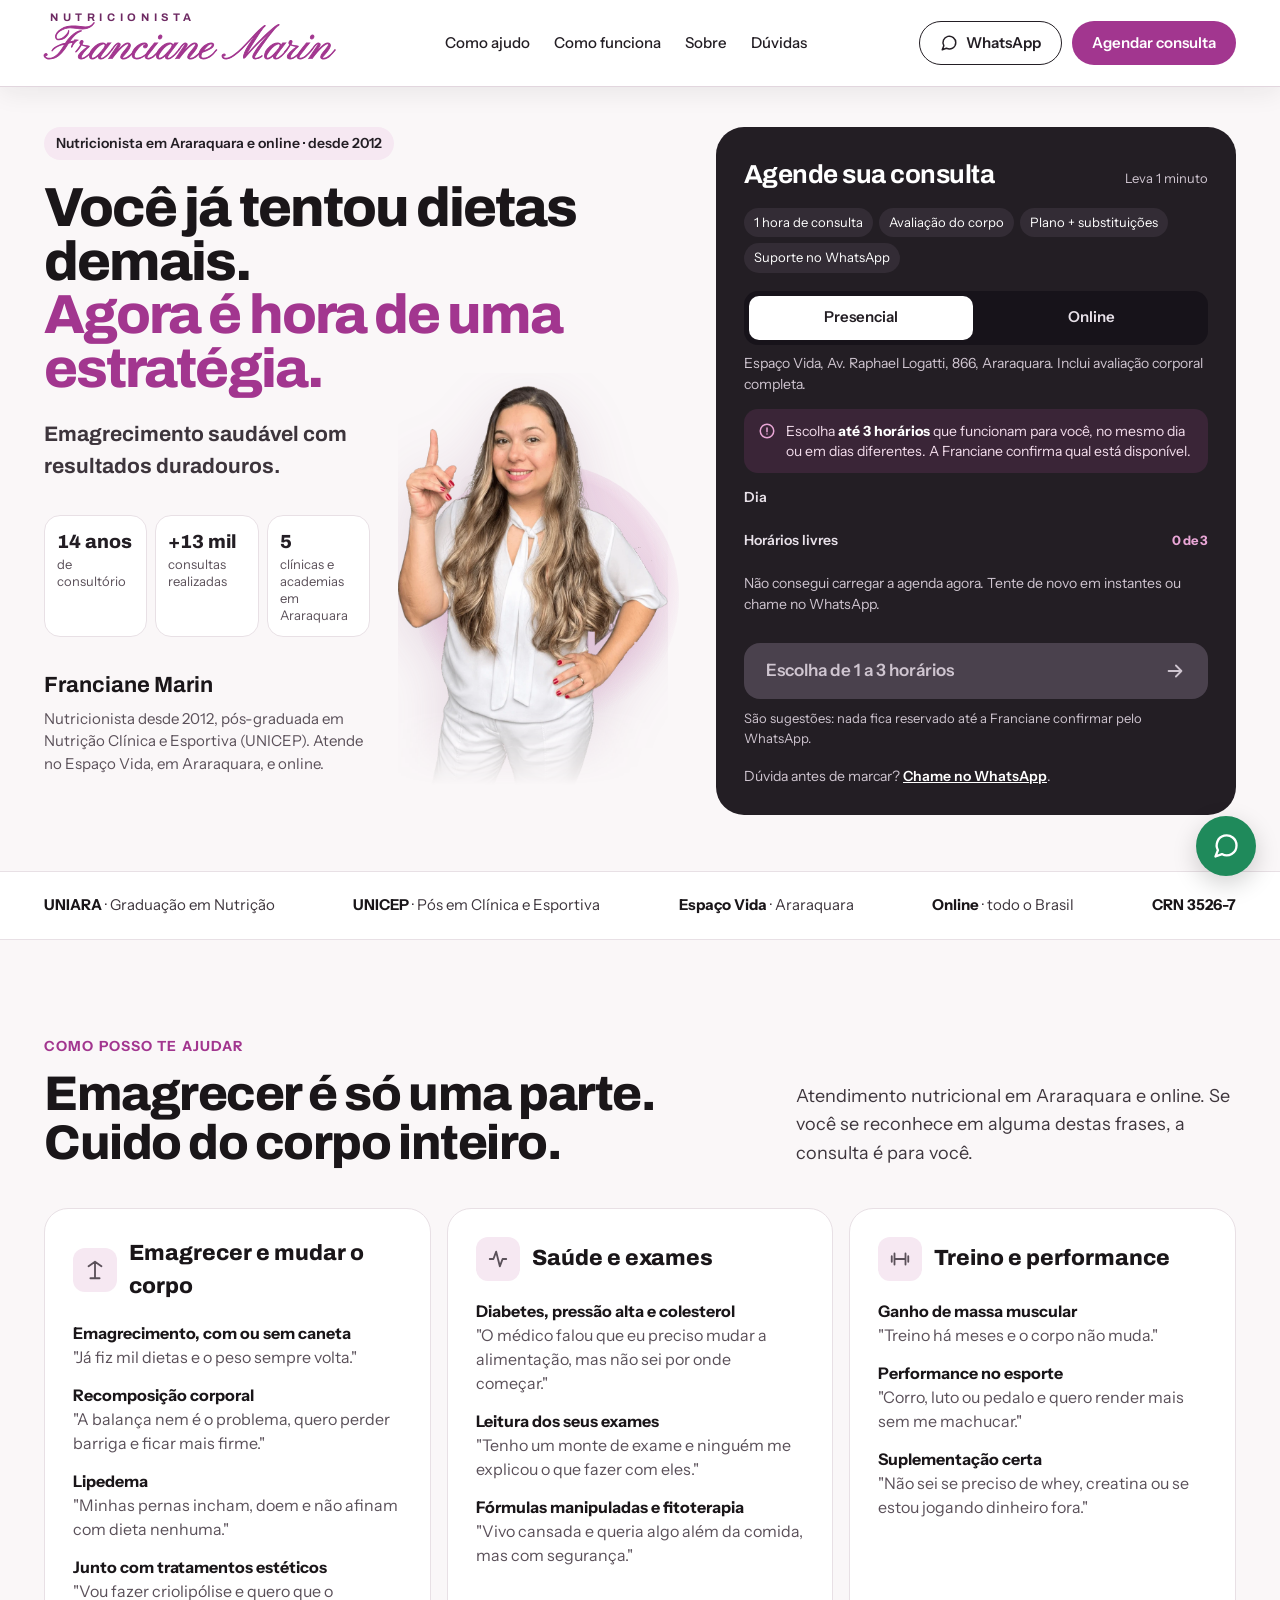
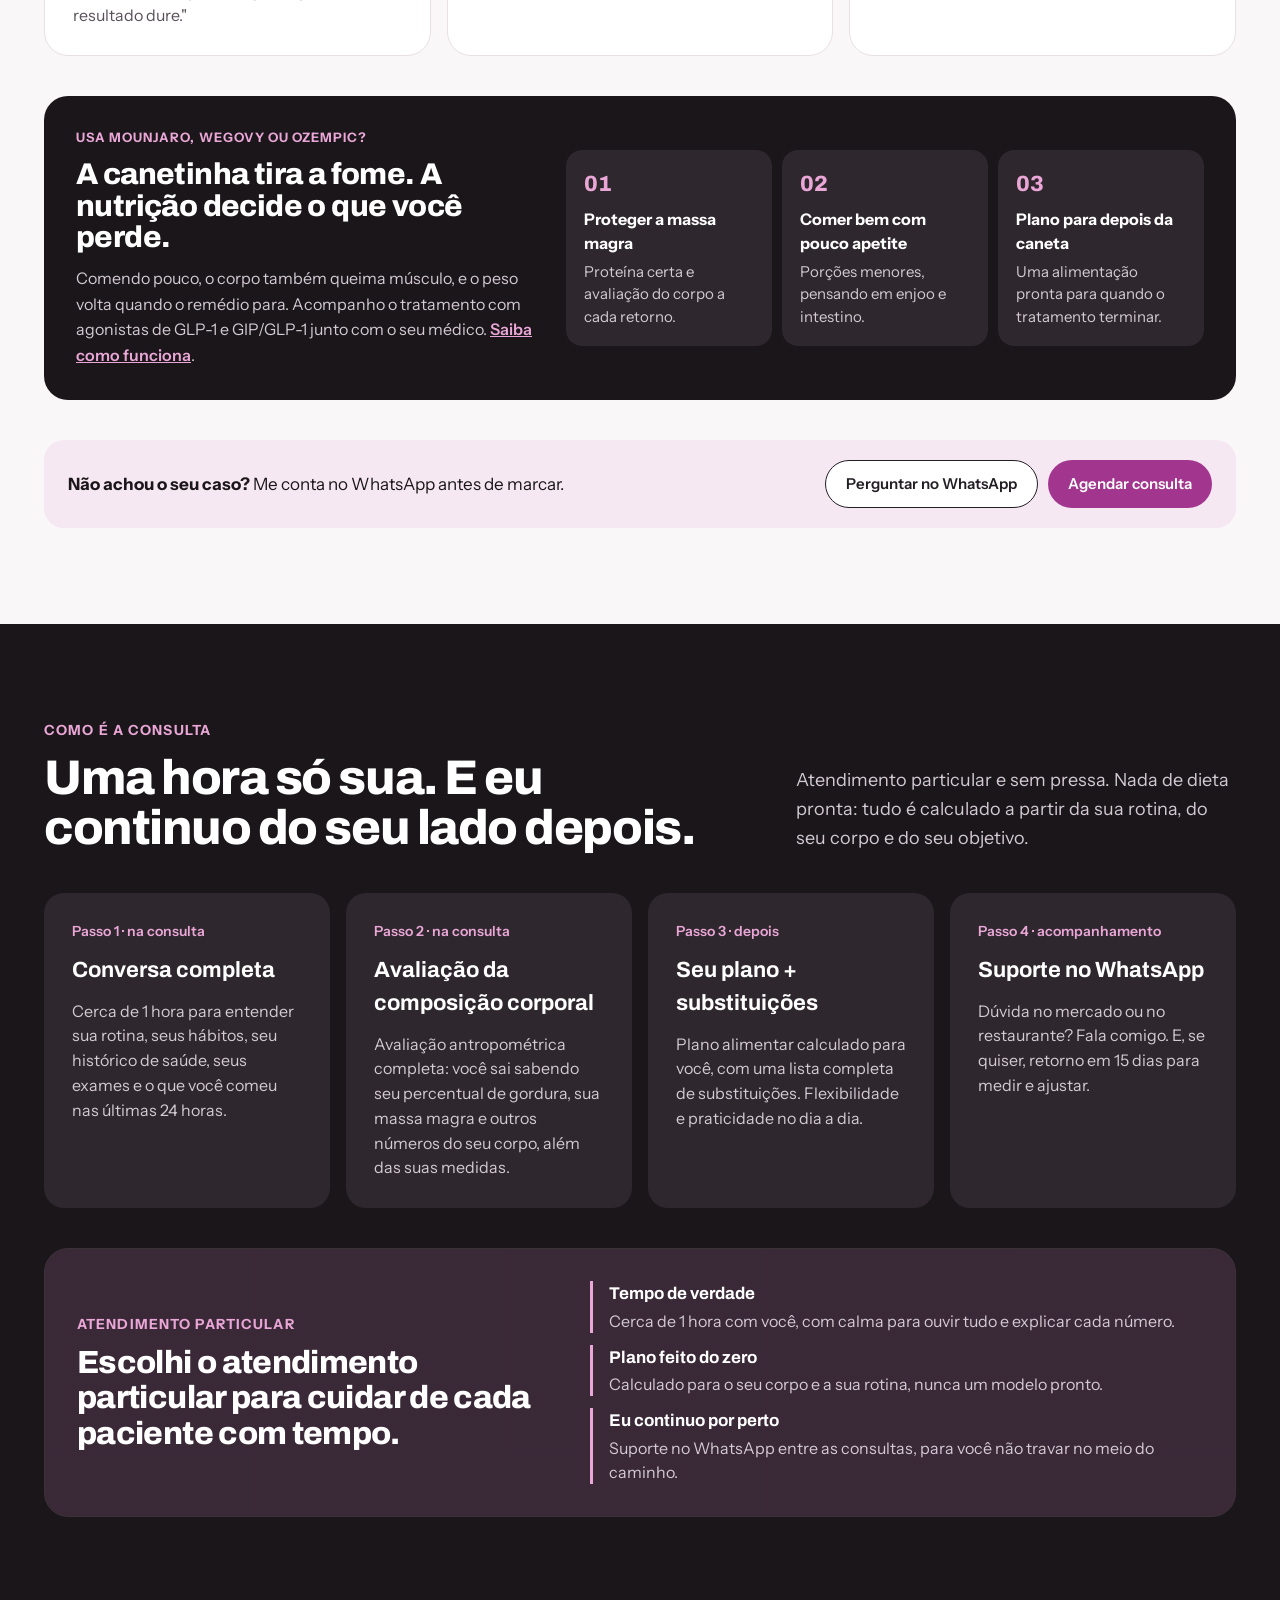
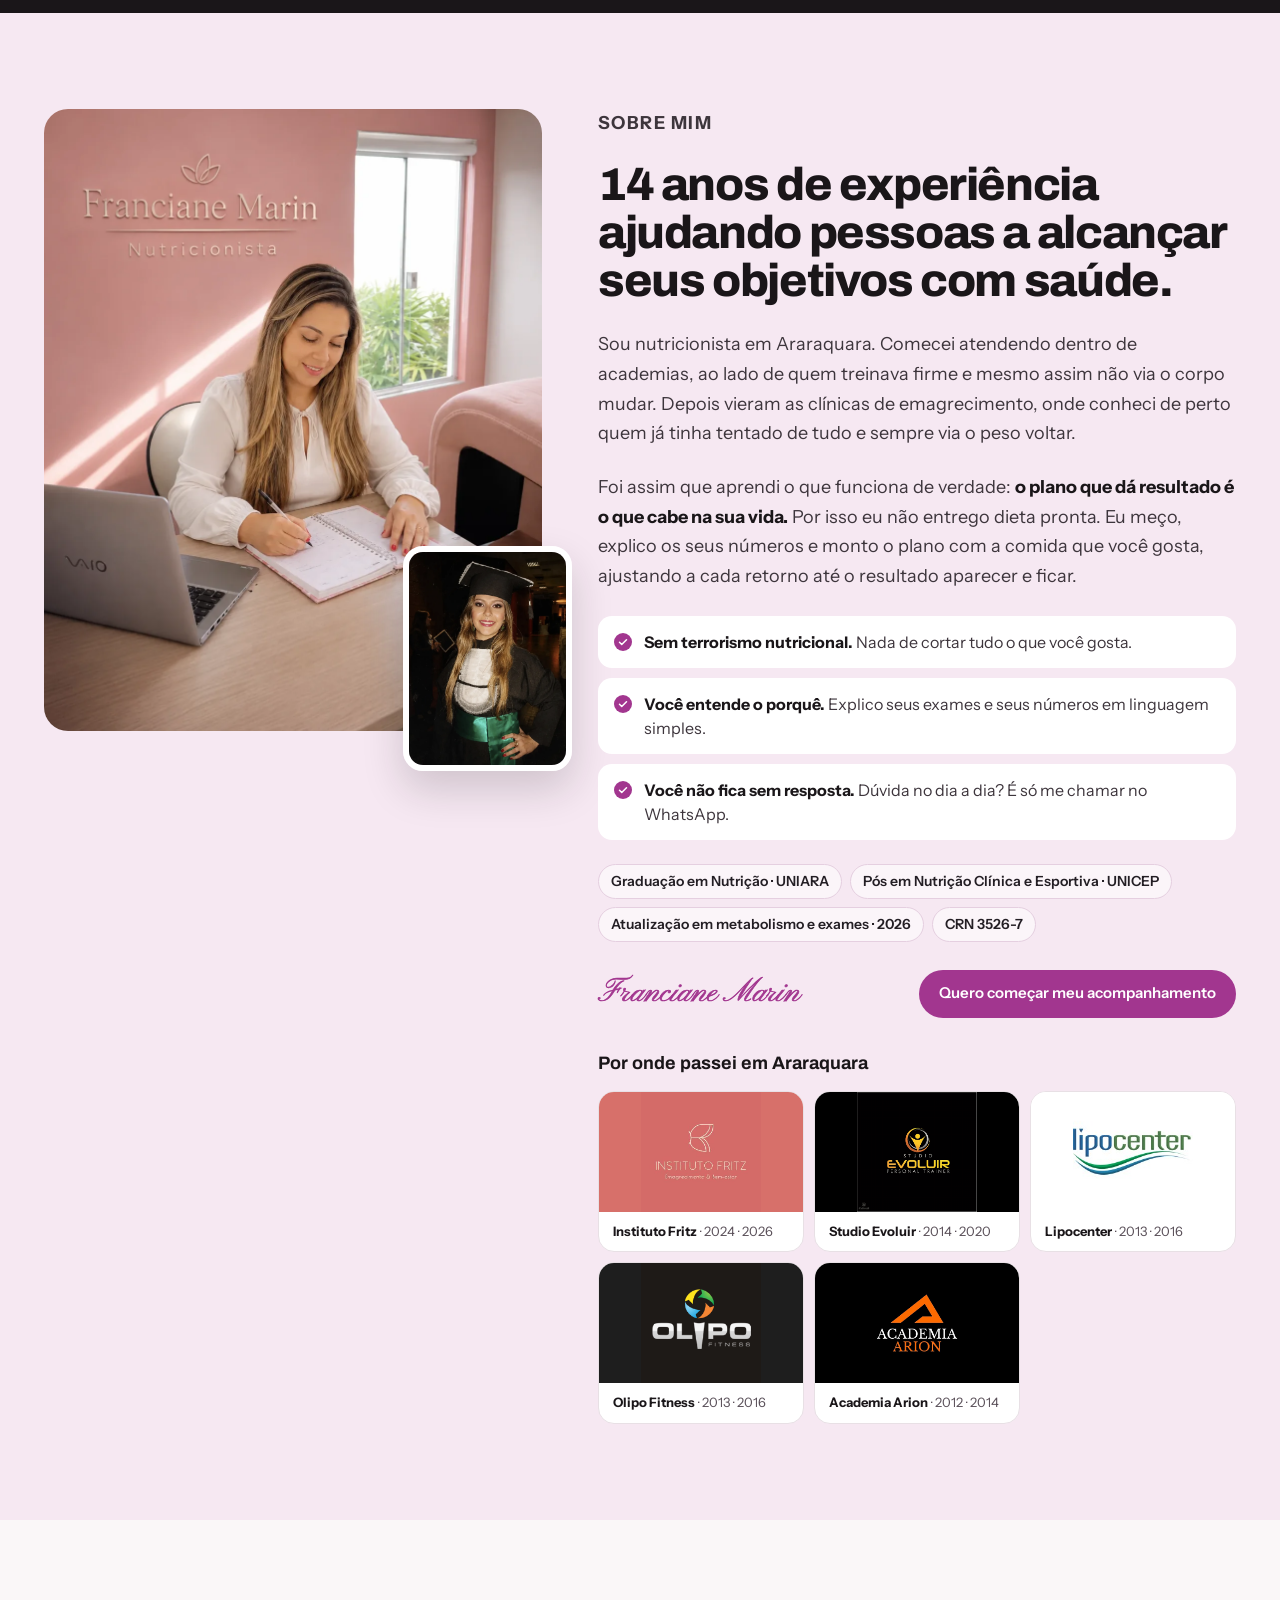
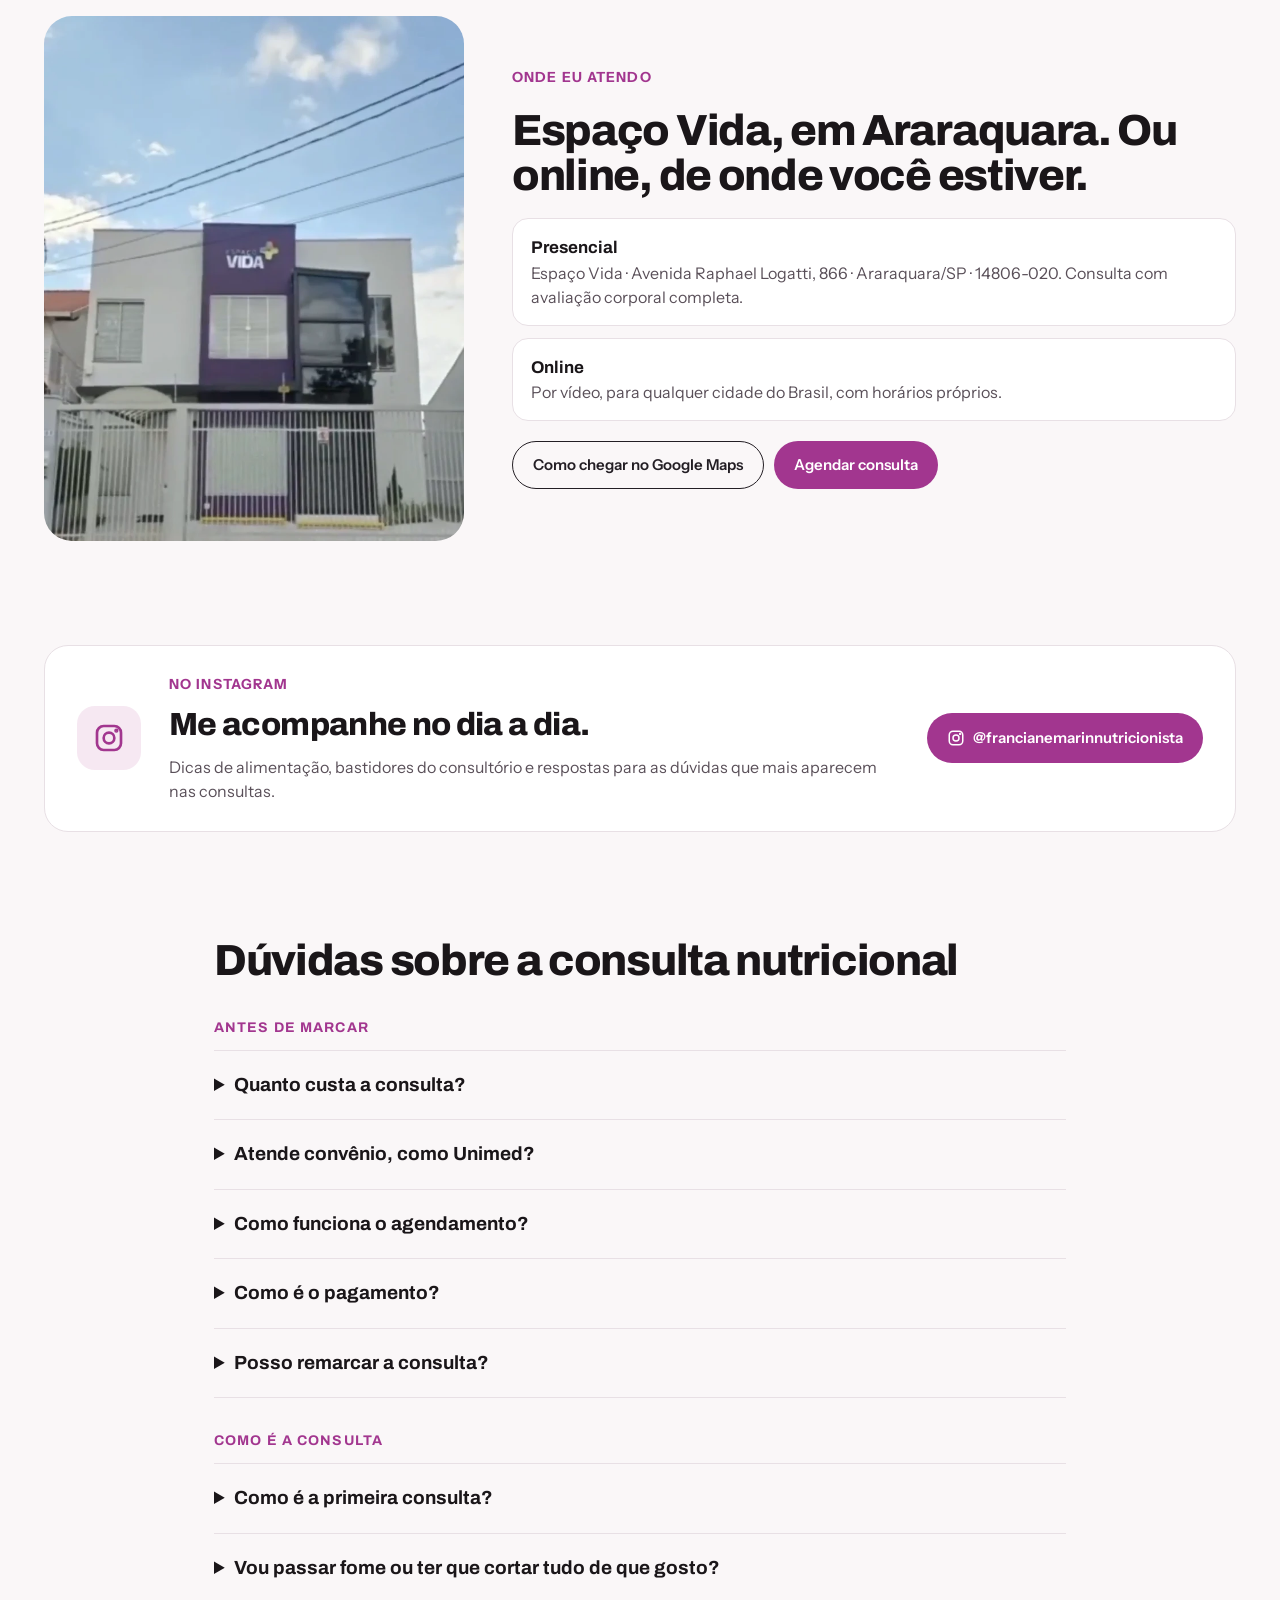
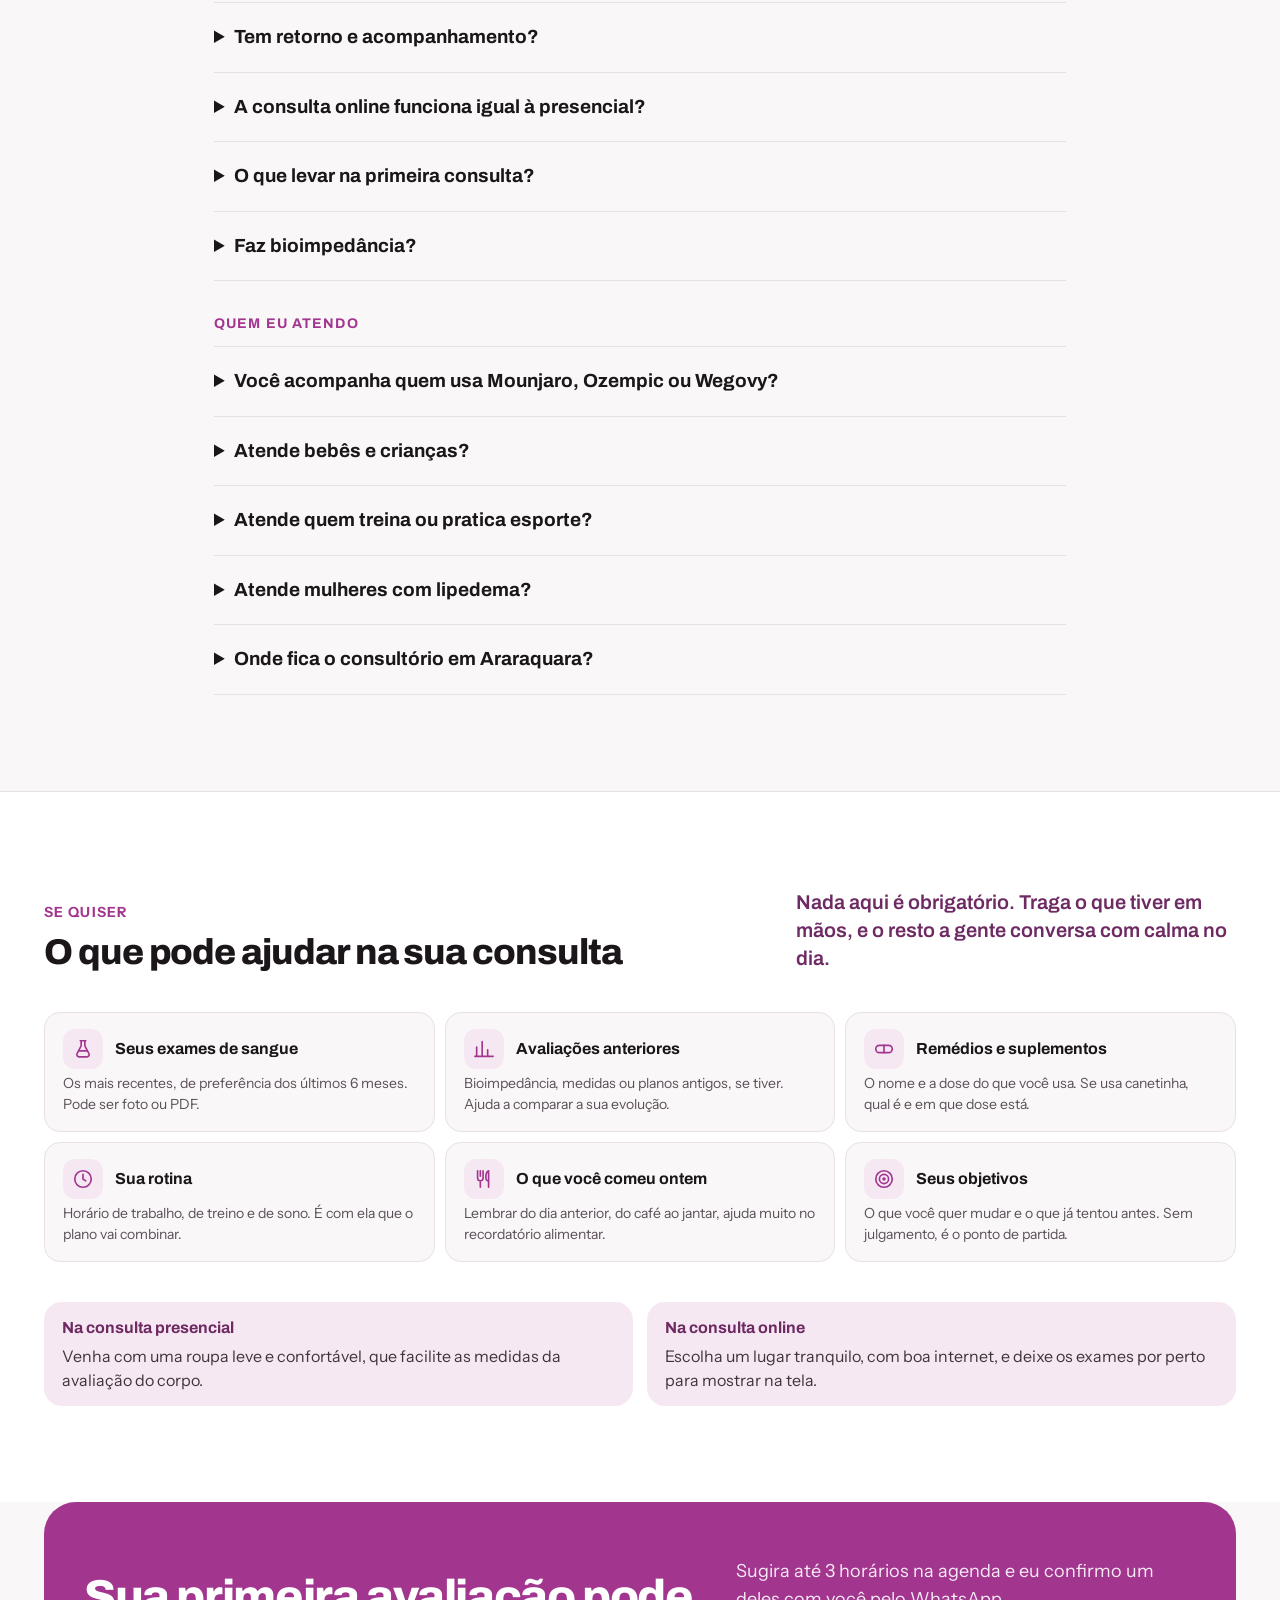
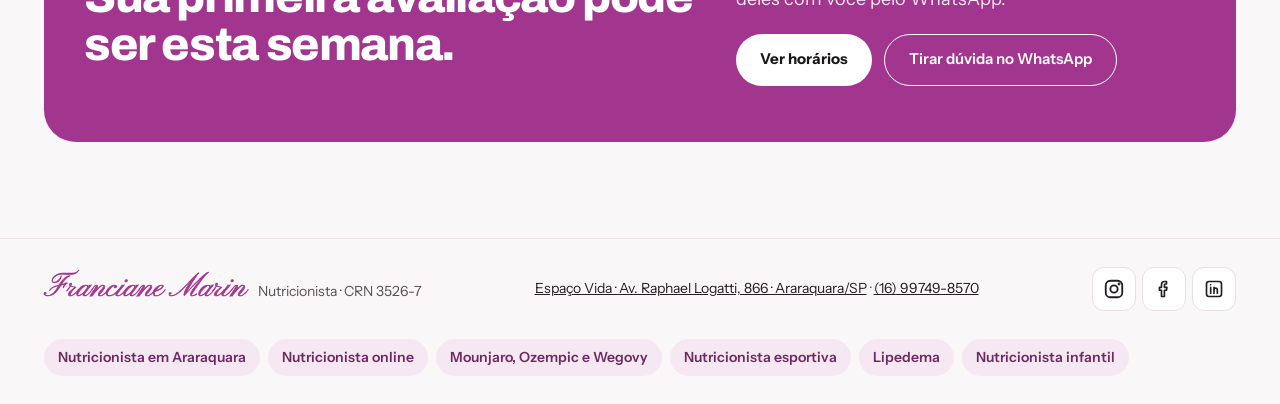
==== commit 3b4e936c: "Sobre: título com os 14 anos de experiência Co-Authored-By: Claude Opus 5.5 <noreply@anthropic.com>" ====
--- a/index.html
+++ b/index.html
@@ -312,7 +312,7 @@
       </div>
       <div class="sobre-texto">
         <p class="sobretitulo sobretitulo-escuro">Sobre mim</p>
-        <h2>Há 14 anos ajudando pessoas a emagrecer sem viver de dieta.</h2>
+        <h2>14 anos de experiência ajudando pessoas a alcançar seus objetivos com saúde.</h2>
         <p>Sou nutricionista em Araraquara. Comecei atendendo dentro de academias, ao lado de quem treinava firme e mesmo assim não via o corpo mudar. Depois vieram as clínicas de emagrecimento, onde conheci de perto quem já tinha tentado de tudo e sempre via o peso voltar.</p>
         <p>Foi assim que aprendi o que funciona de verdade: <strong>o plano que dá resultado é o que cabe na sua vida.</strong> Por isso eu não entrego dieta pronta. Eu meço, explico os seus números e monto o plano com a comida que você gosta, ajustando a cada retorno até o resultado aparecer e ficar.</p>
 
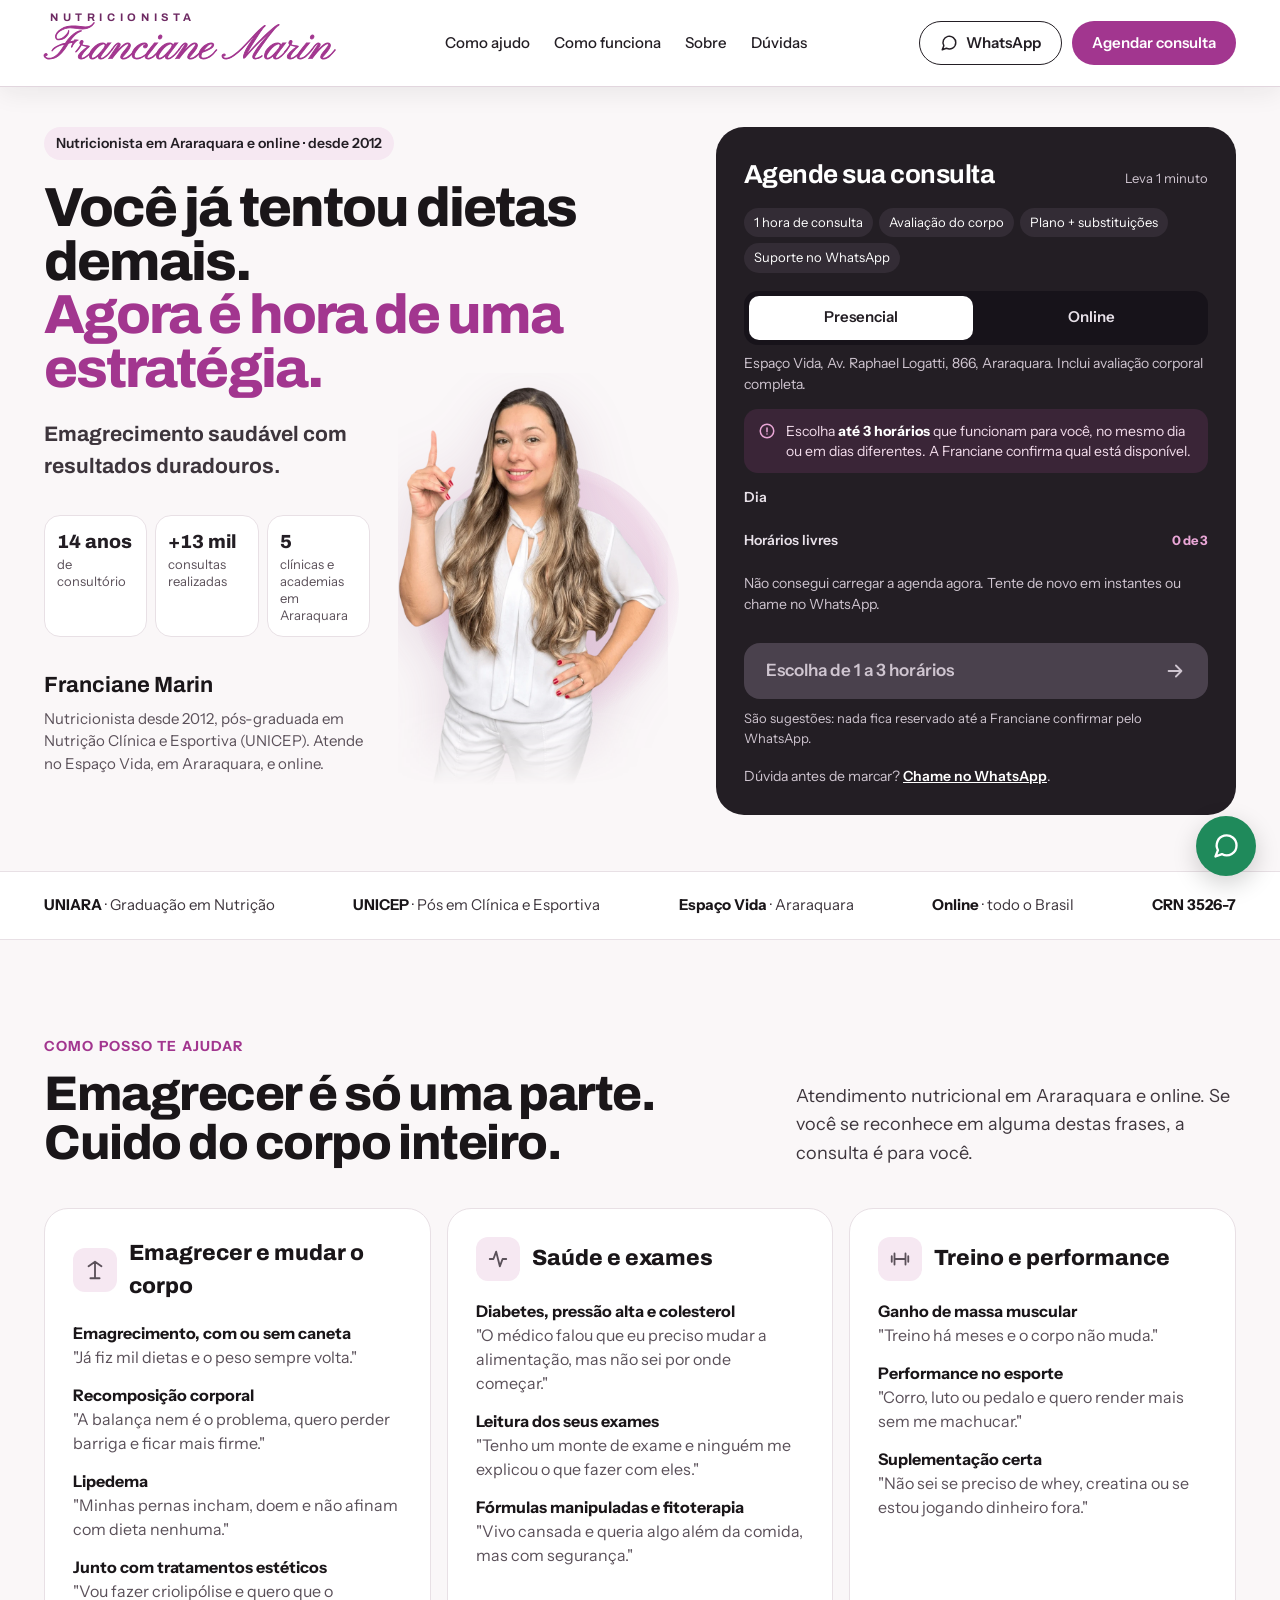
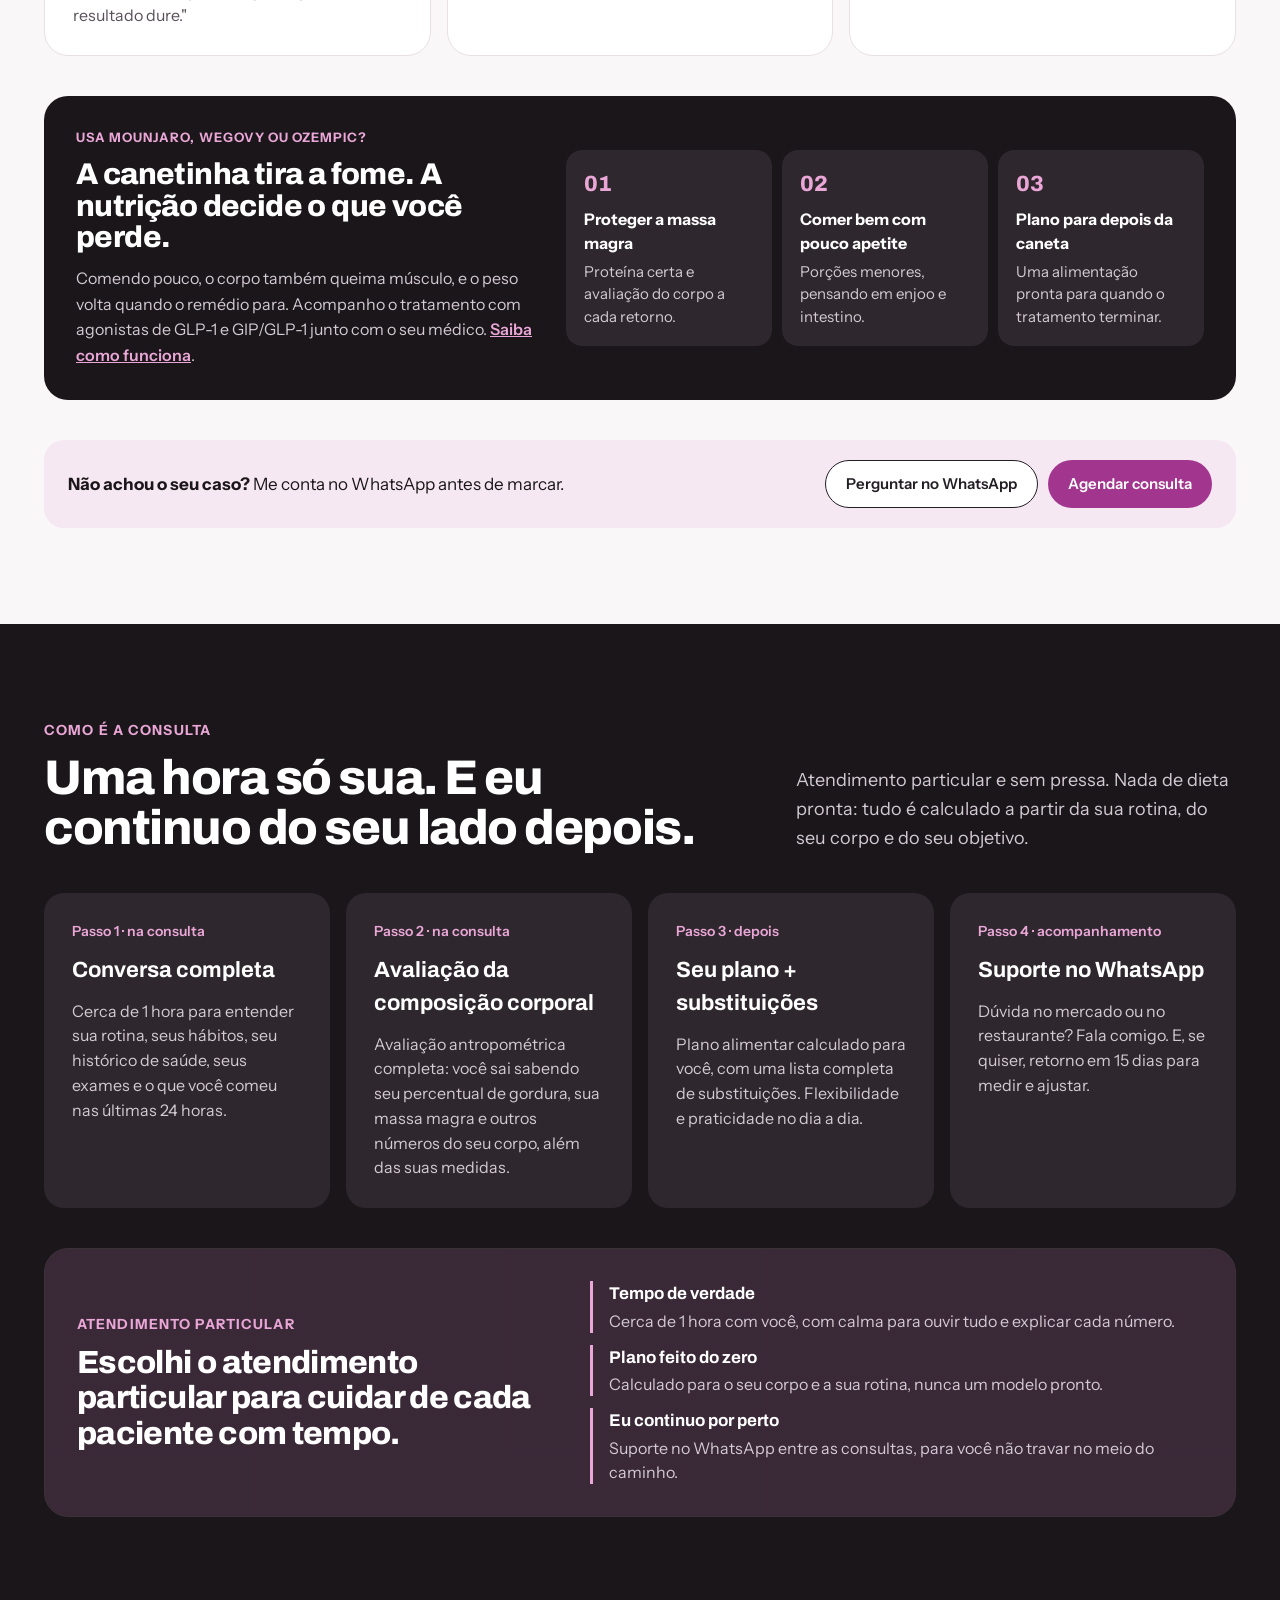
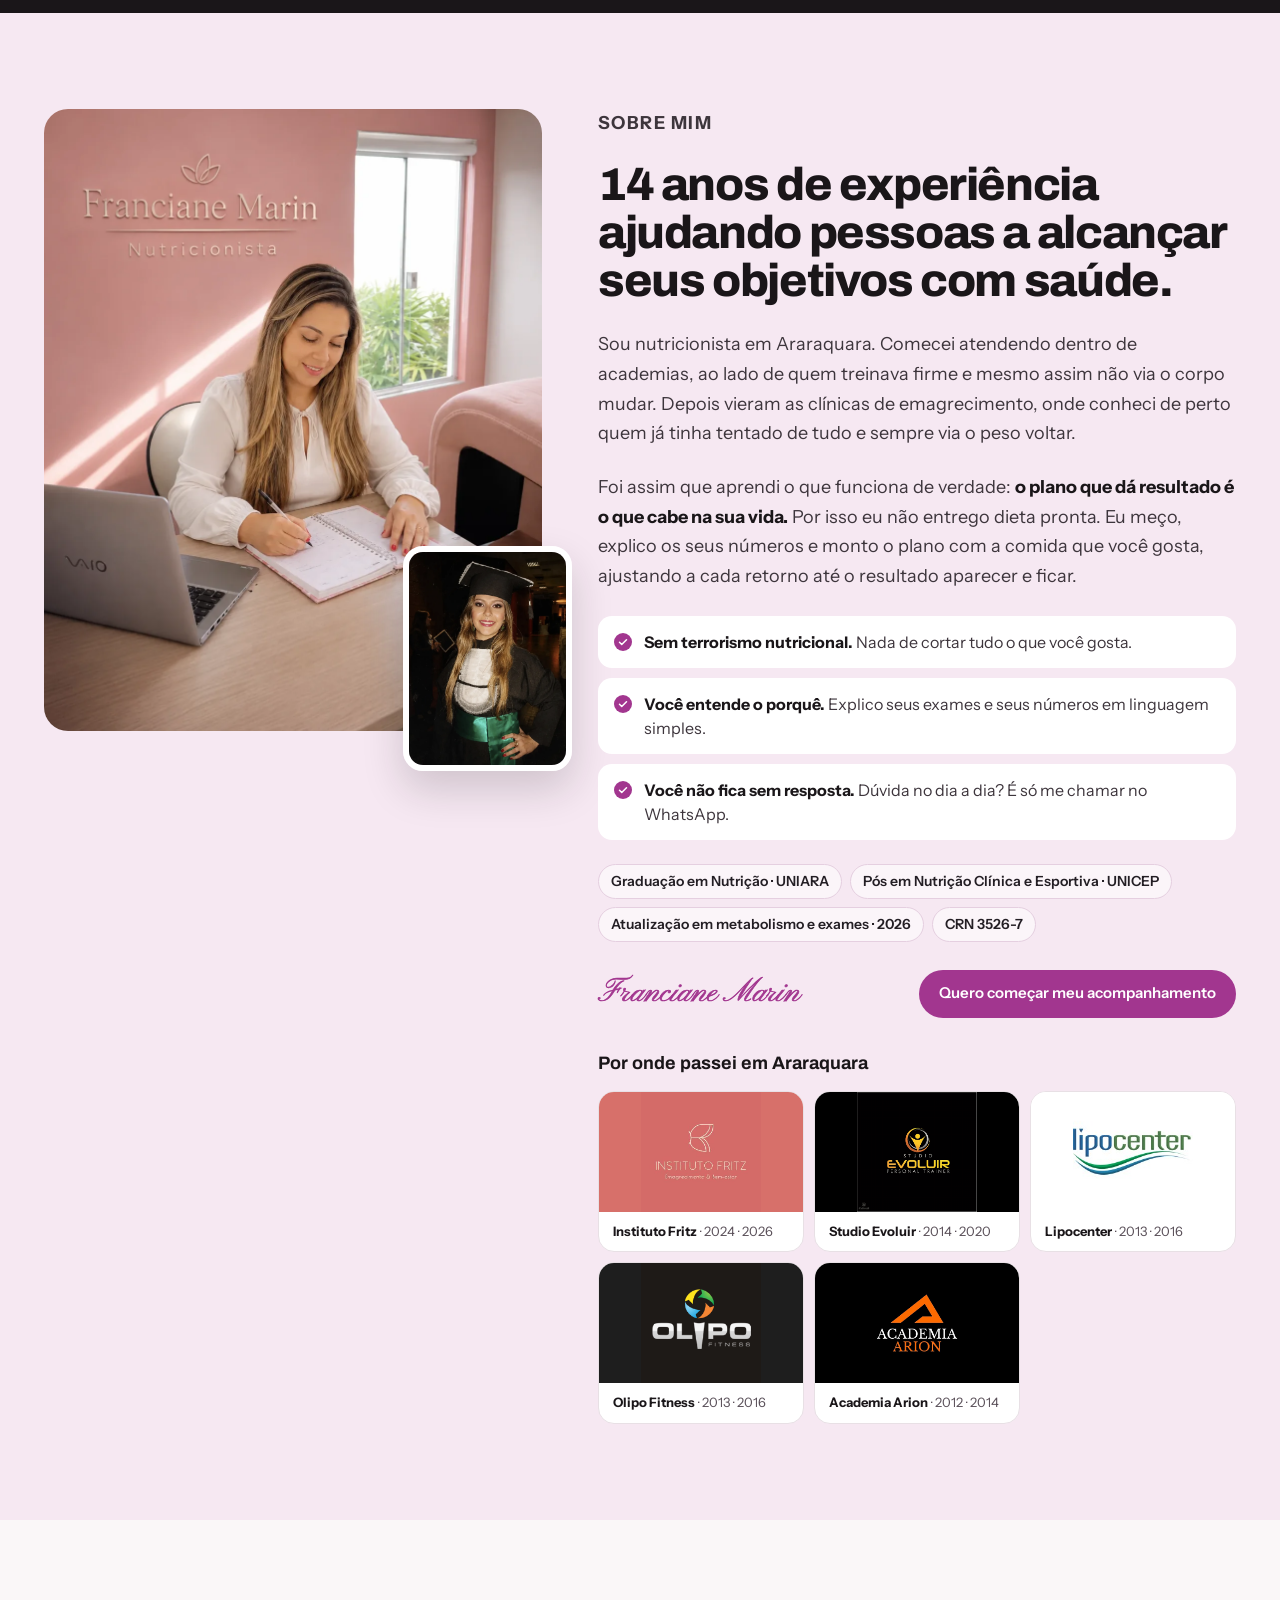
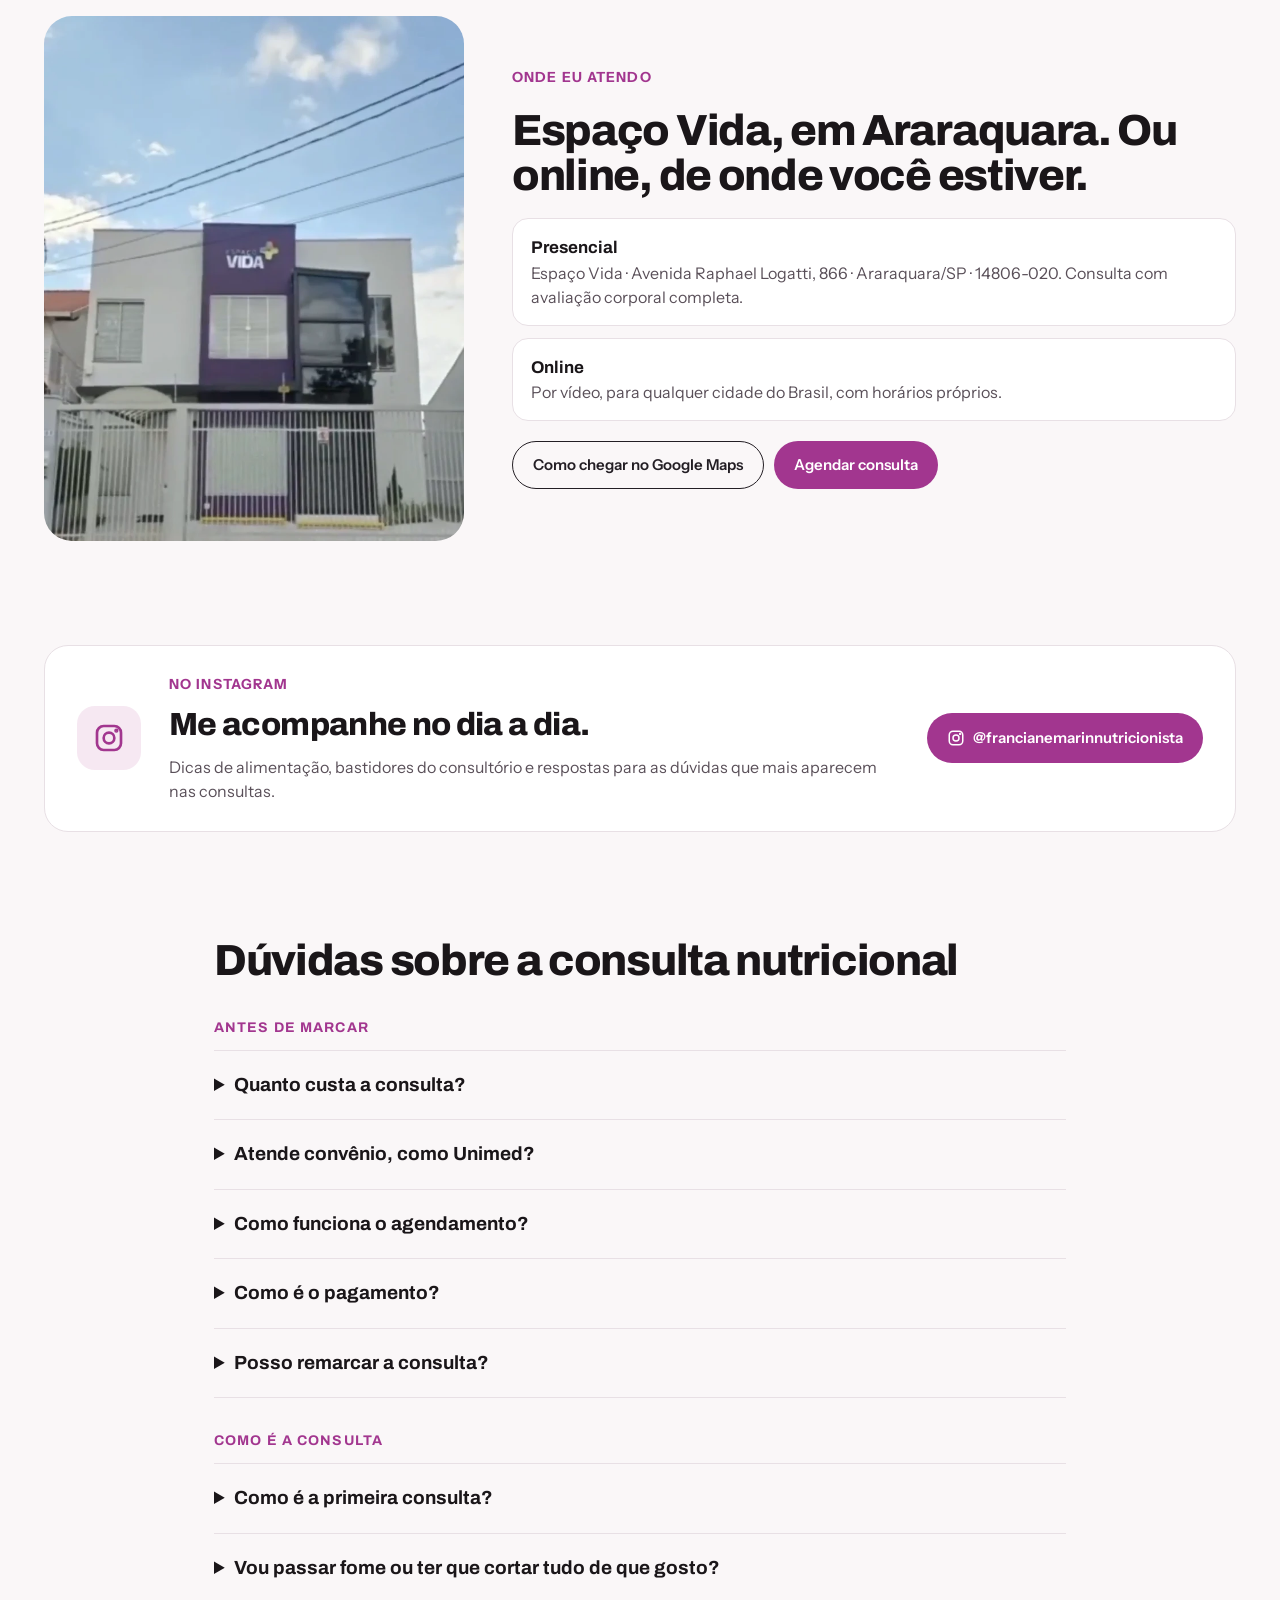
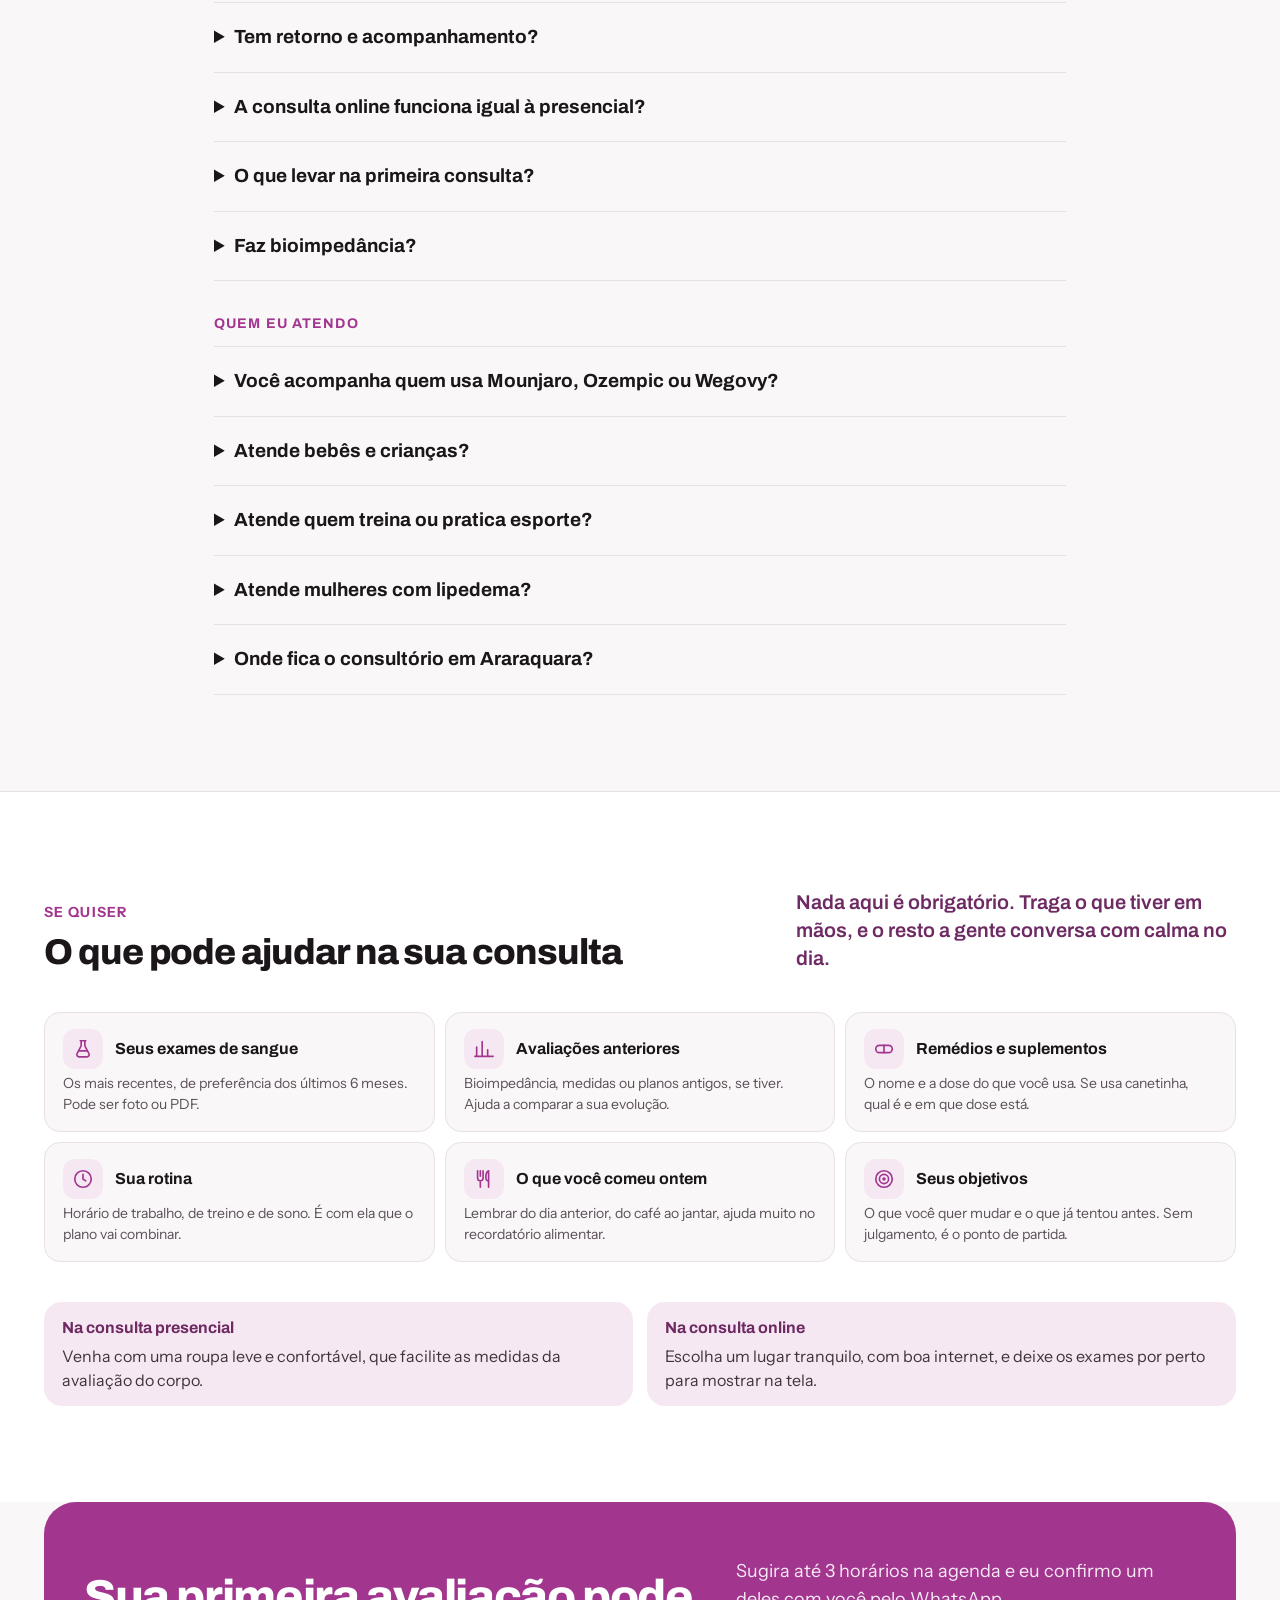
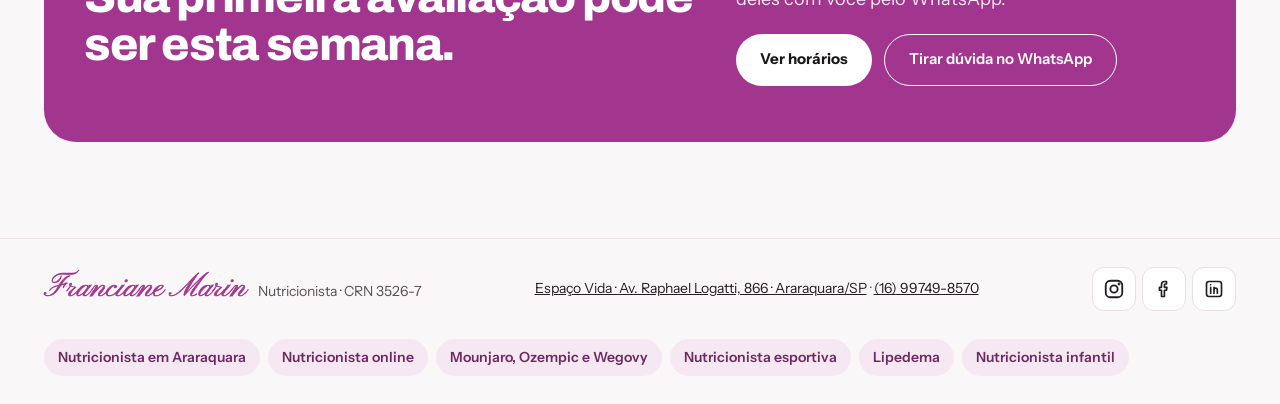
==== commit a4723bc4: "Topo: contorno do cabelo mais fino e limpo na foto Co-Authored-By: Claude Opus 5.5 <noreply@anthropi" ====
--- a/index.html
+++ b/index.html
@@ -61,7 +61,7 @@
         <div class="hero-col">
           <p class="hero-caneta">Emagrecimento saudável com resultados duradouros.</p>
         </div>
-        <div class="hero-foto"><img src="assets/franciane-topo.webp" alt="Franciane Marin, nutricionista em Araraquara, sorrindo e apontando para a frase" width="760" height="1160" fetchpriority="high"></div>
+        <div class="hero-foto"><img src="assets/franciane-topo2.webp" alt="Franciane Marin, nutricionista em Araraquara, sorrindo e apontando para a frase" width="760" height="1160" fetchpriority="high"></div>
         <ul class="numeros">
           <li><strong>14 anos</strong><span>de consultório</span></li>
           <li><strong>+13 mil</strong><span>consultas realizadas</span></li>
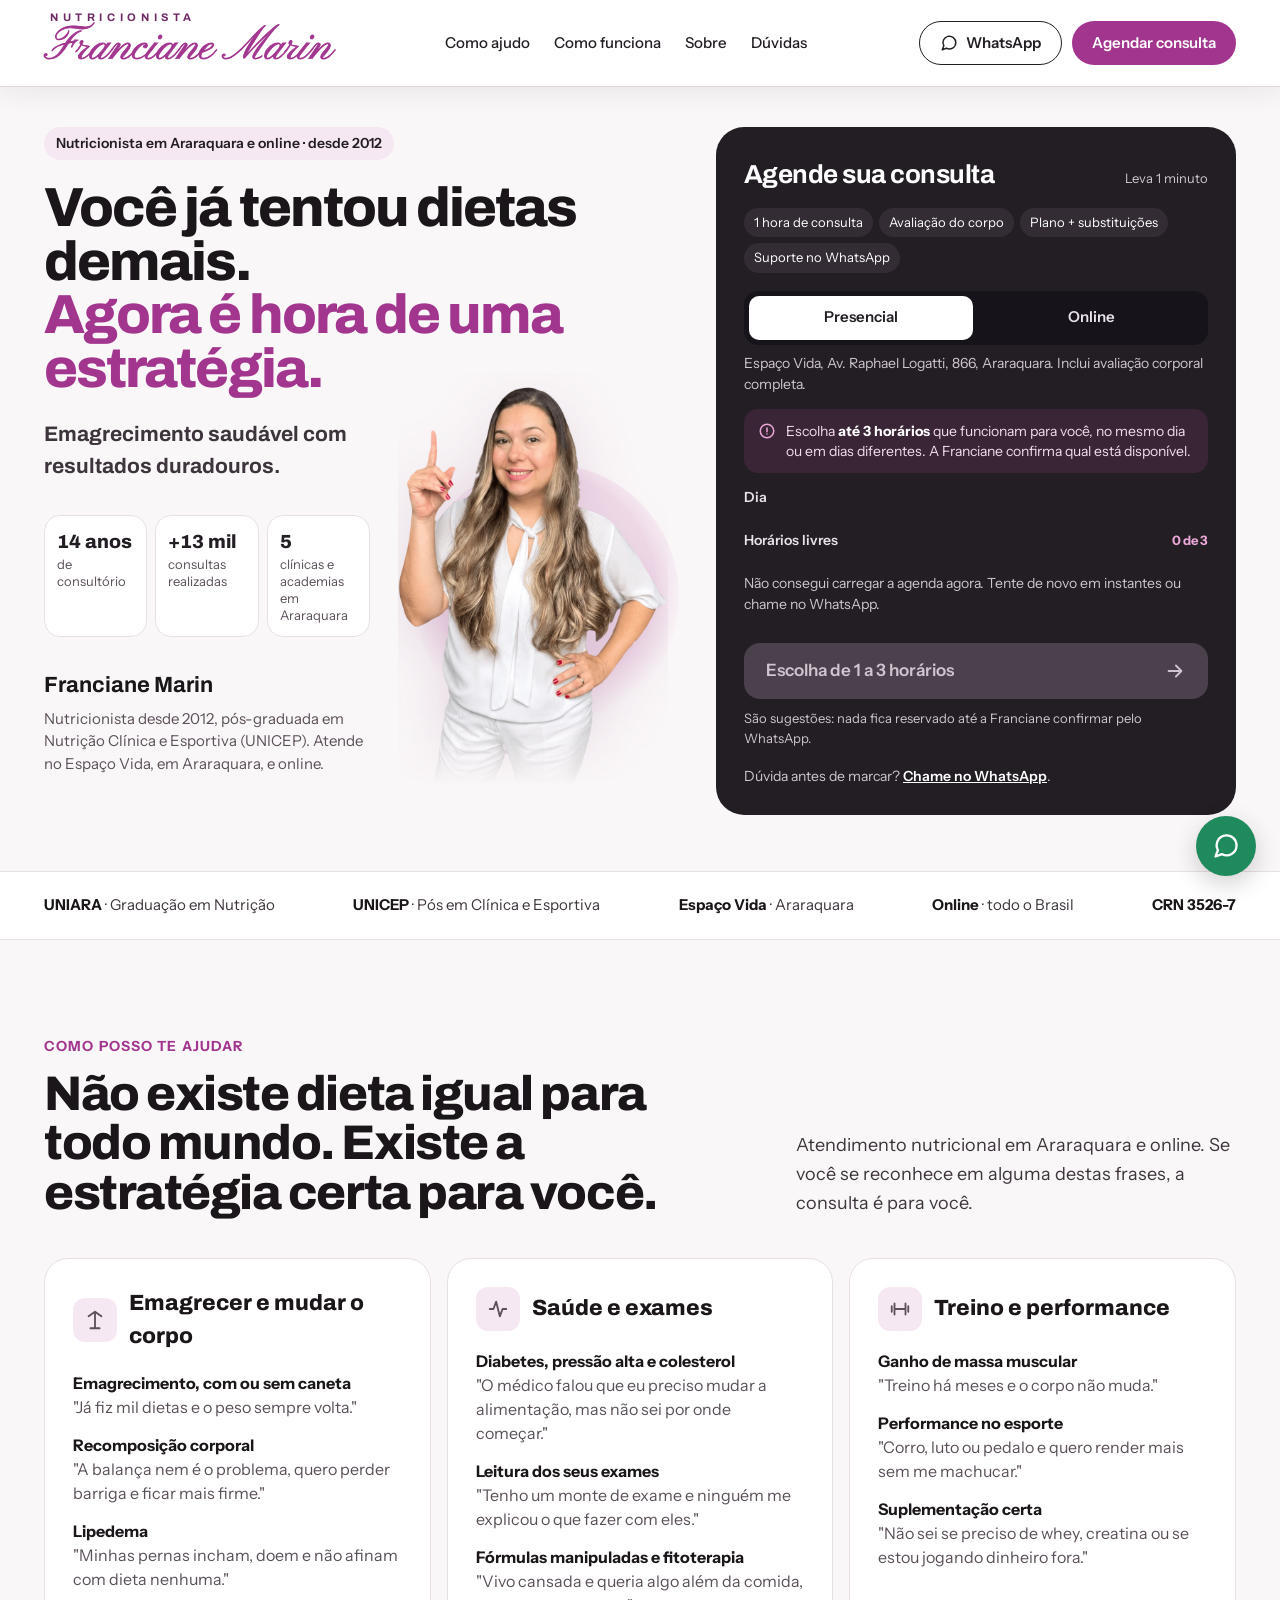
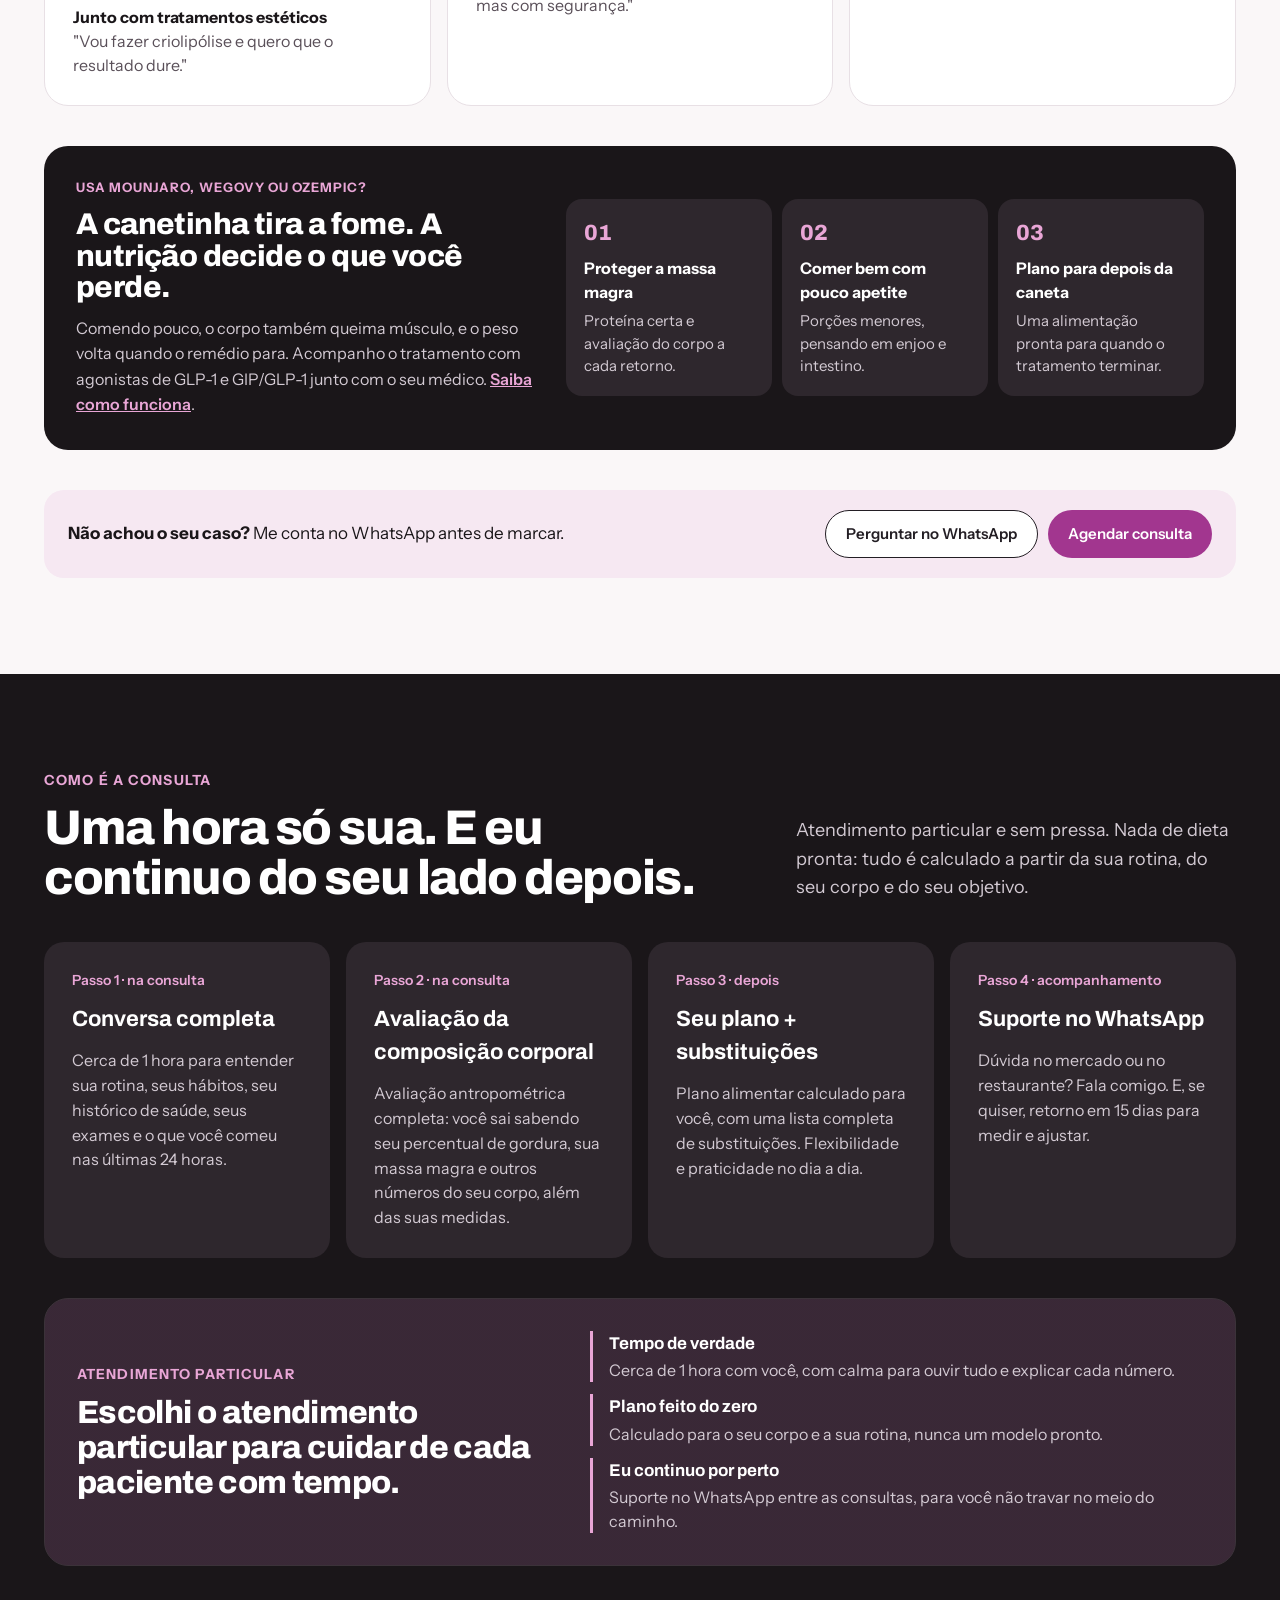
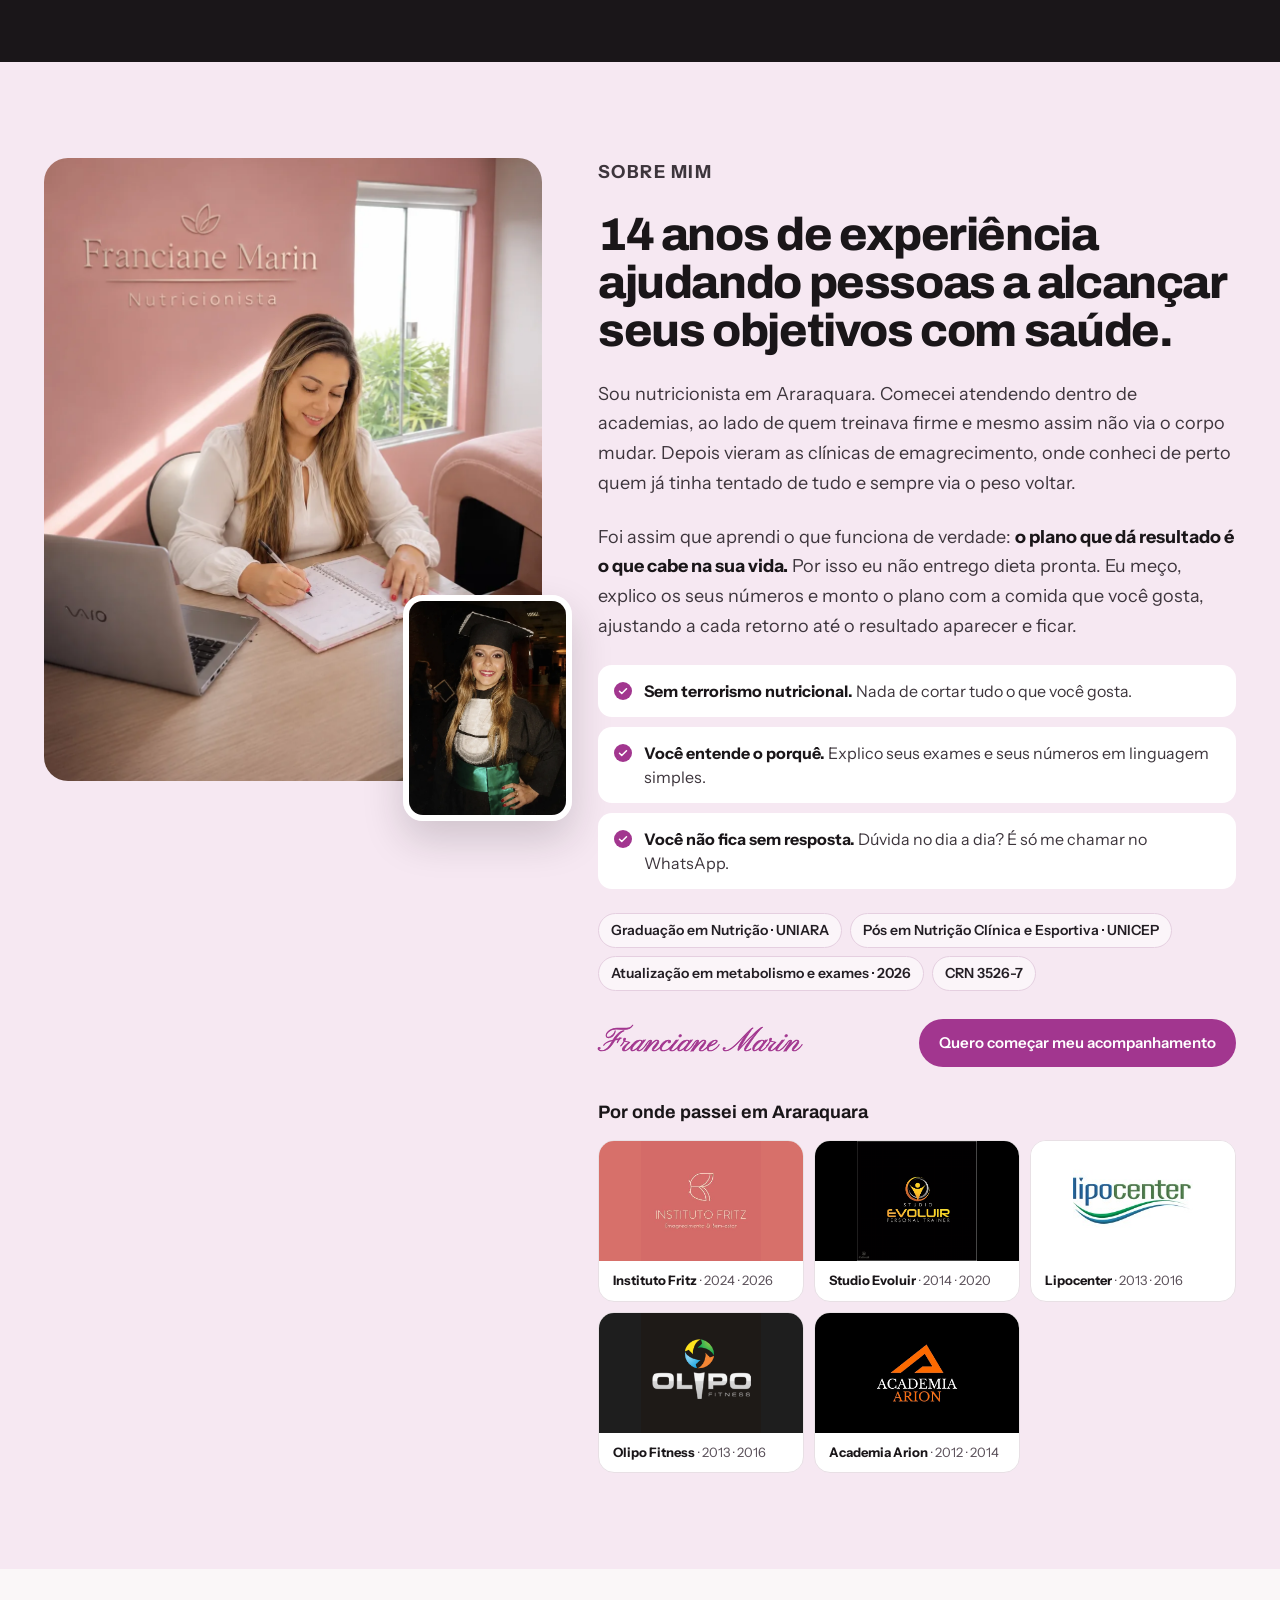
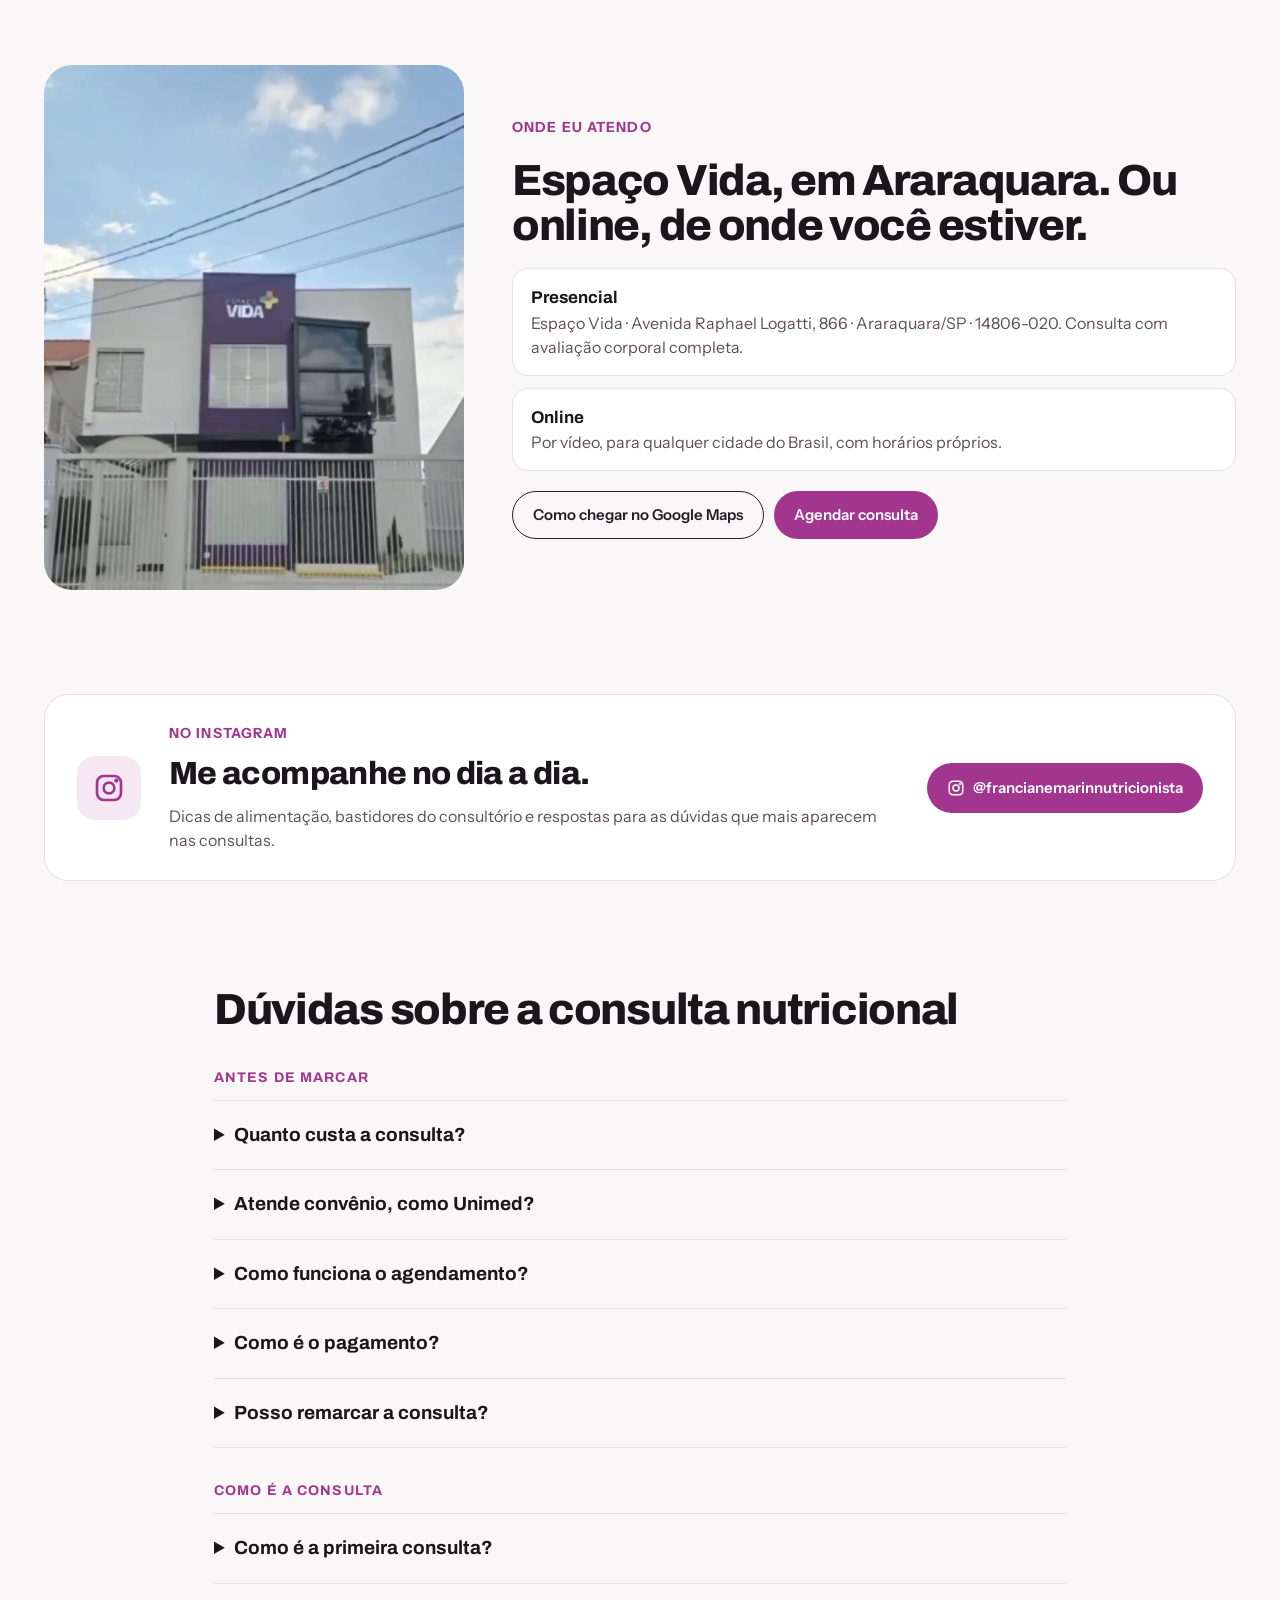
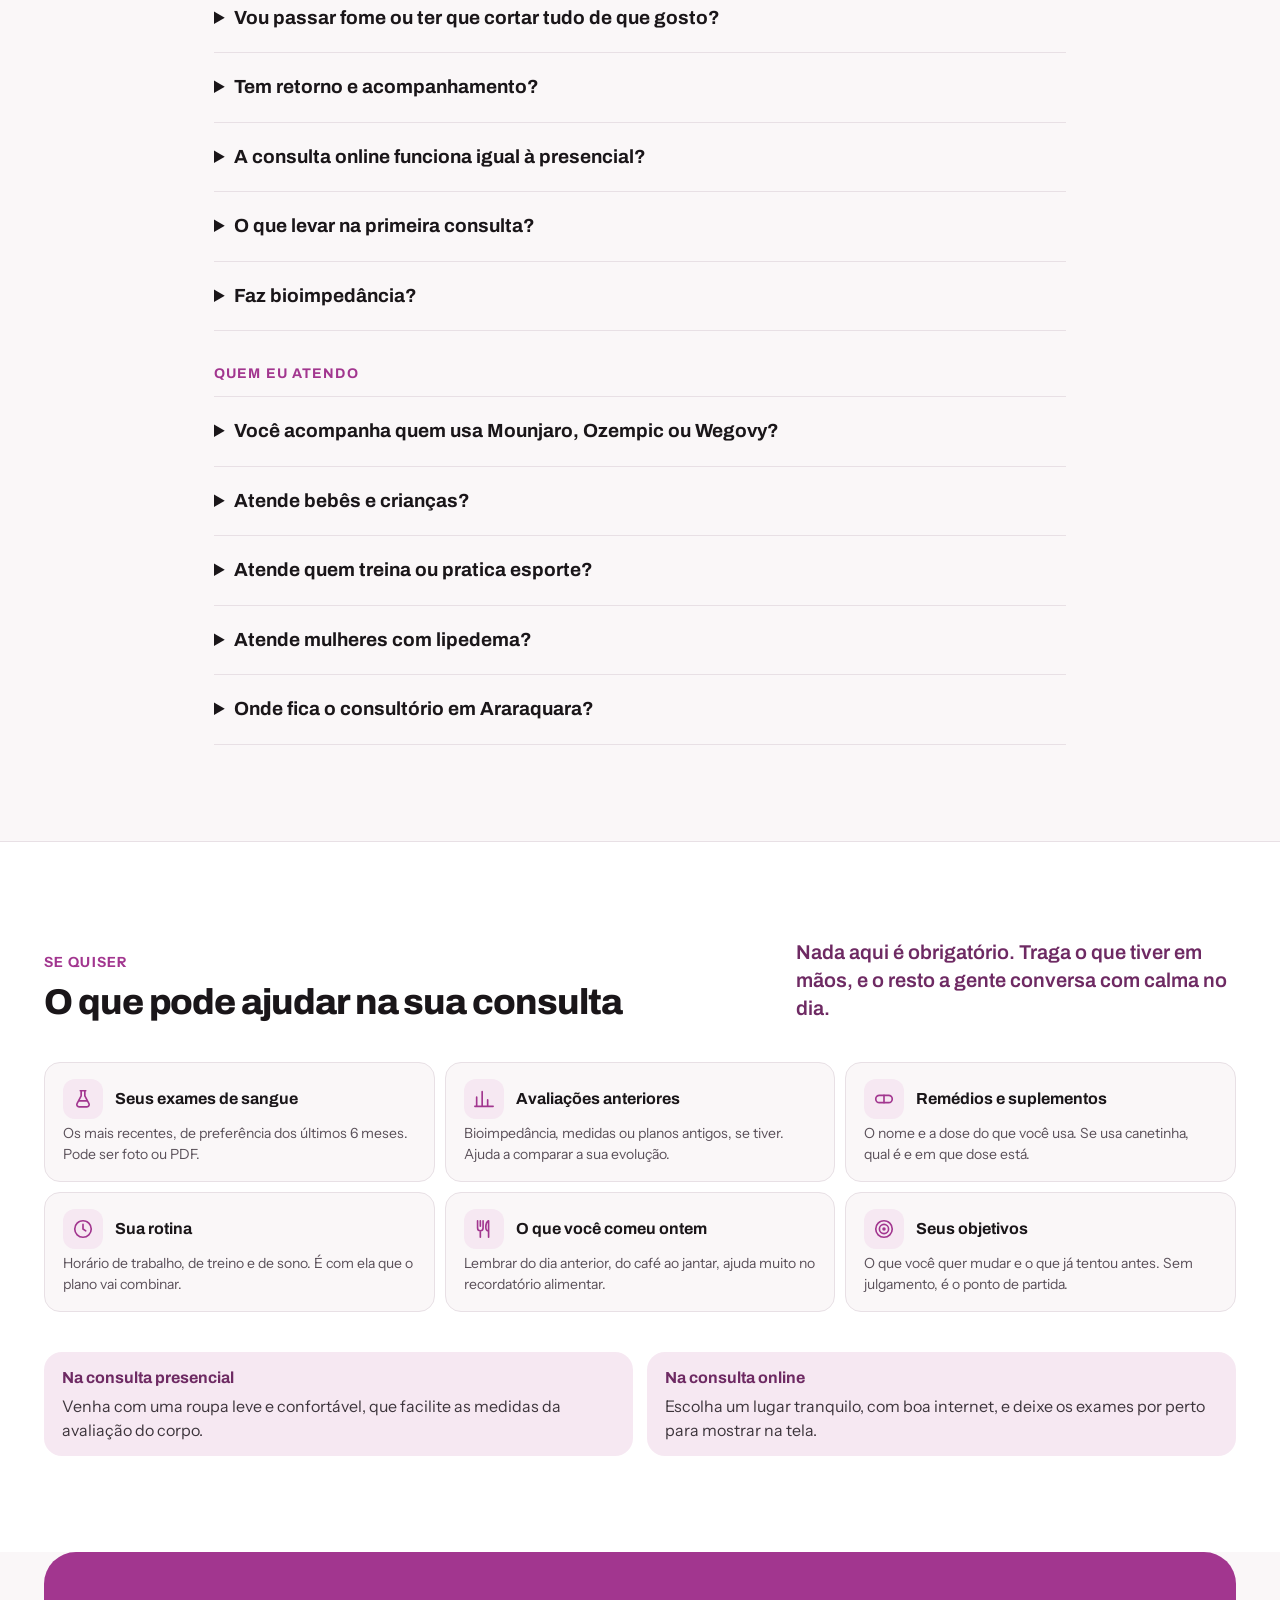
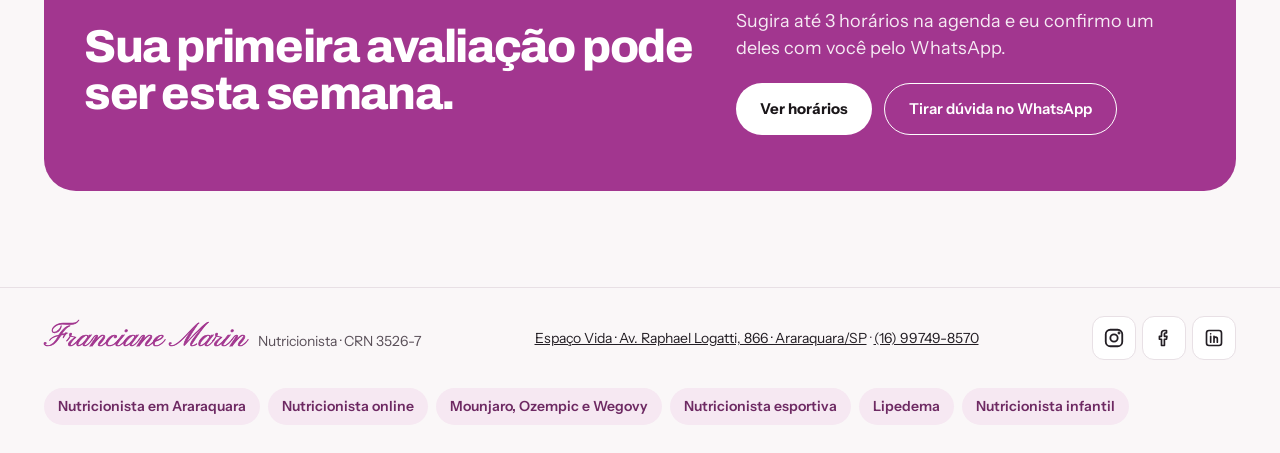
==== commit 2613a289: "Como posso te ajudar: novo título sobre estratégia Co-Authored-By: Claude Opus 5.5 <noreply@anthropi" ====
--- a/index.html
+++ b/index.html
@@ -208,7 +208,7 @@
     <div class="secao-cabeca">
       <div>
         <p class="sobretitulo">Como posso te ajudar</p>
-        <h2>Emagrecer é só uma parte. Cuido do corpo inteiro.</h2>
+        <h2>Não existe dieta igual para todo mundo. Existe a estratégia certa para você.</h2>
       </div>
       <p>Atendimento nutricional em Araraquara e online. Se você se reconhece em alguma destas frases, a consulta é para você.</p>
     </div>
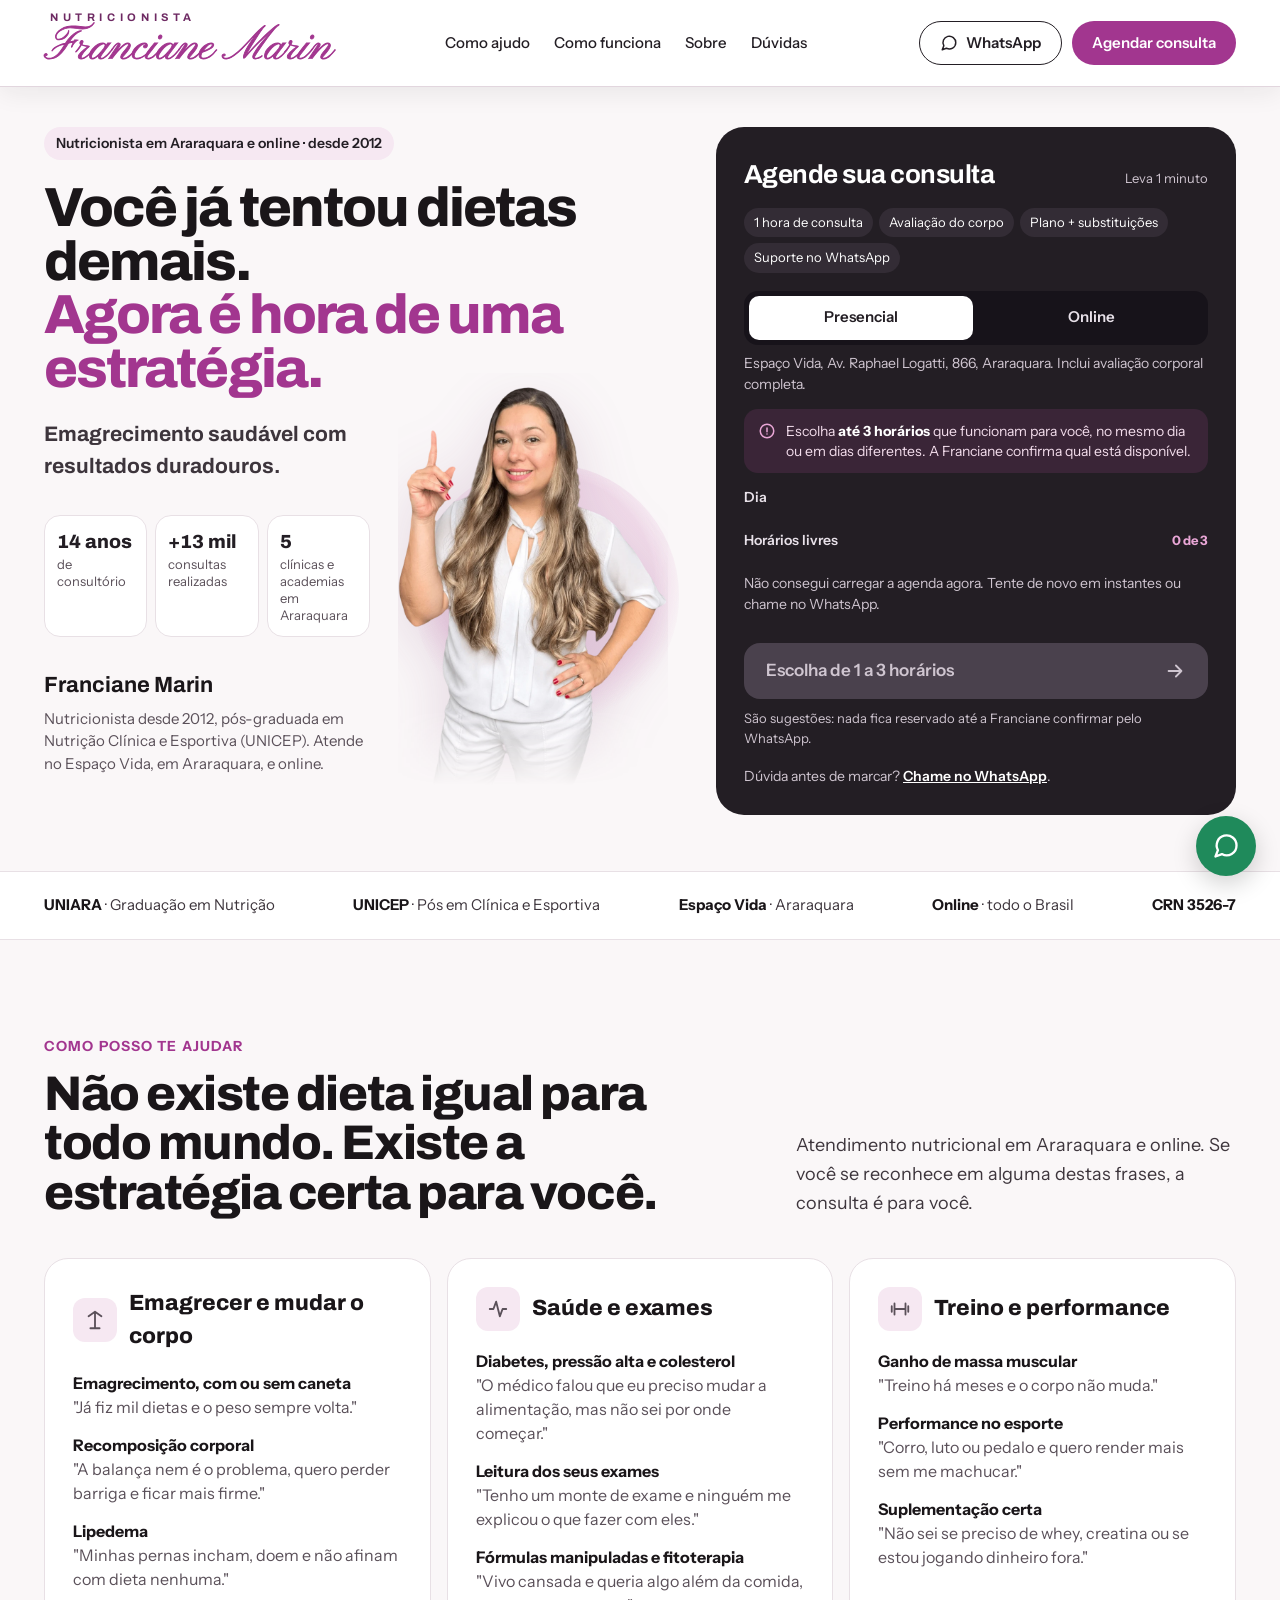
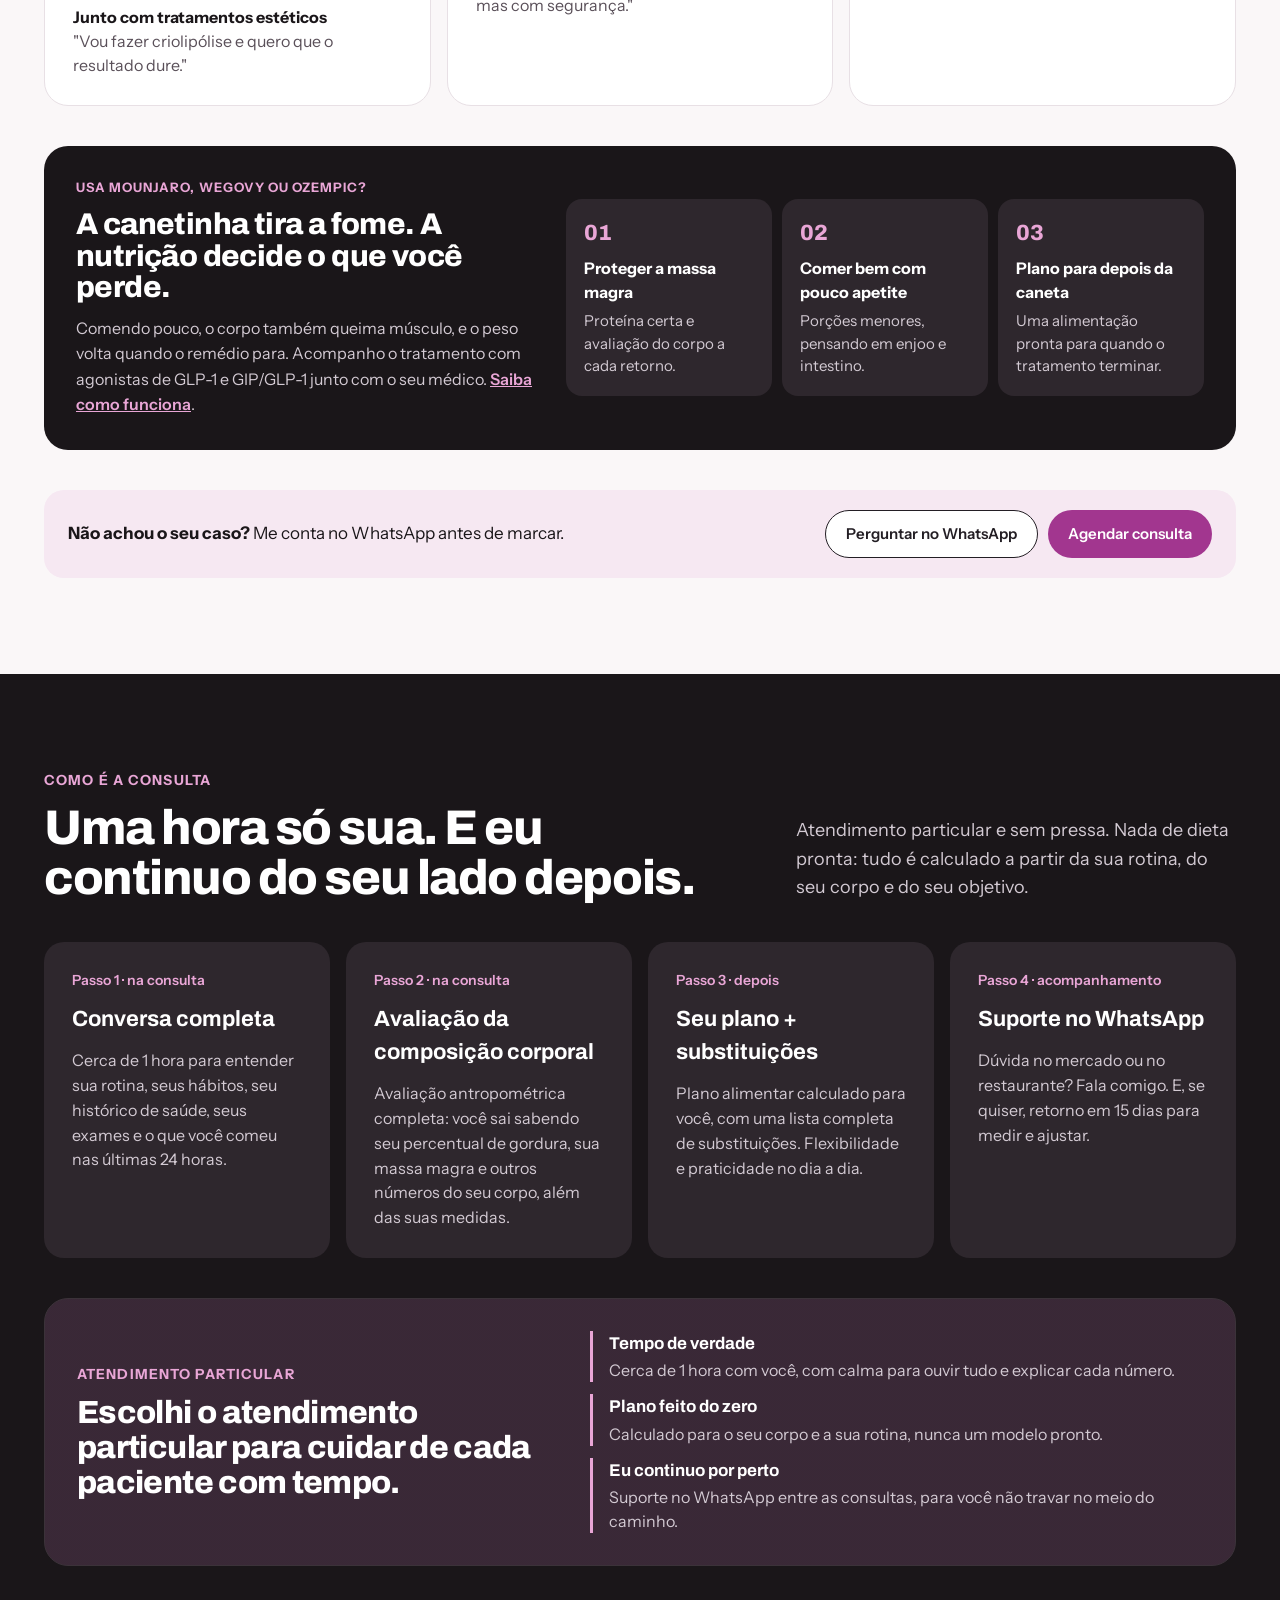
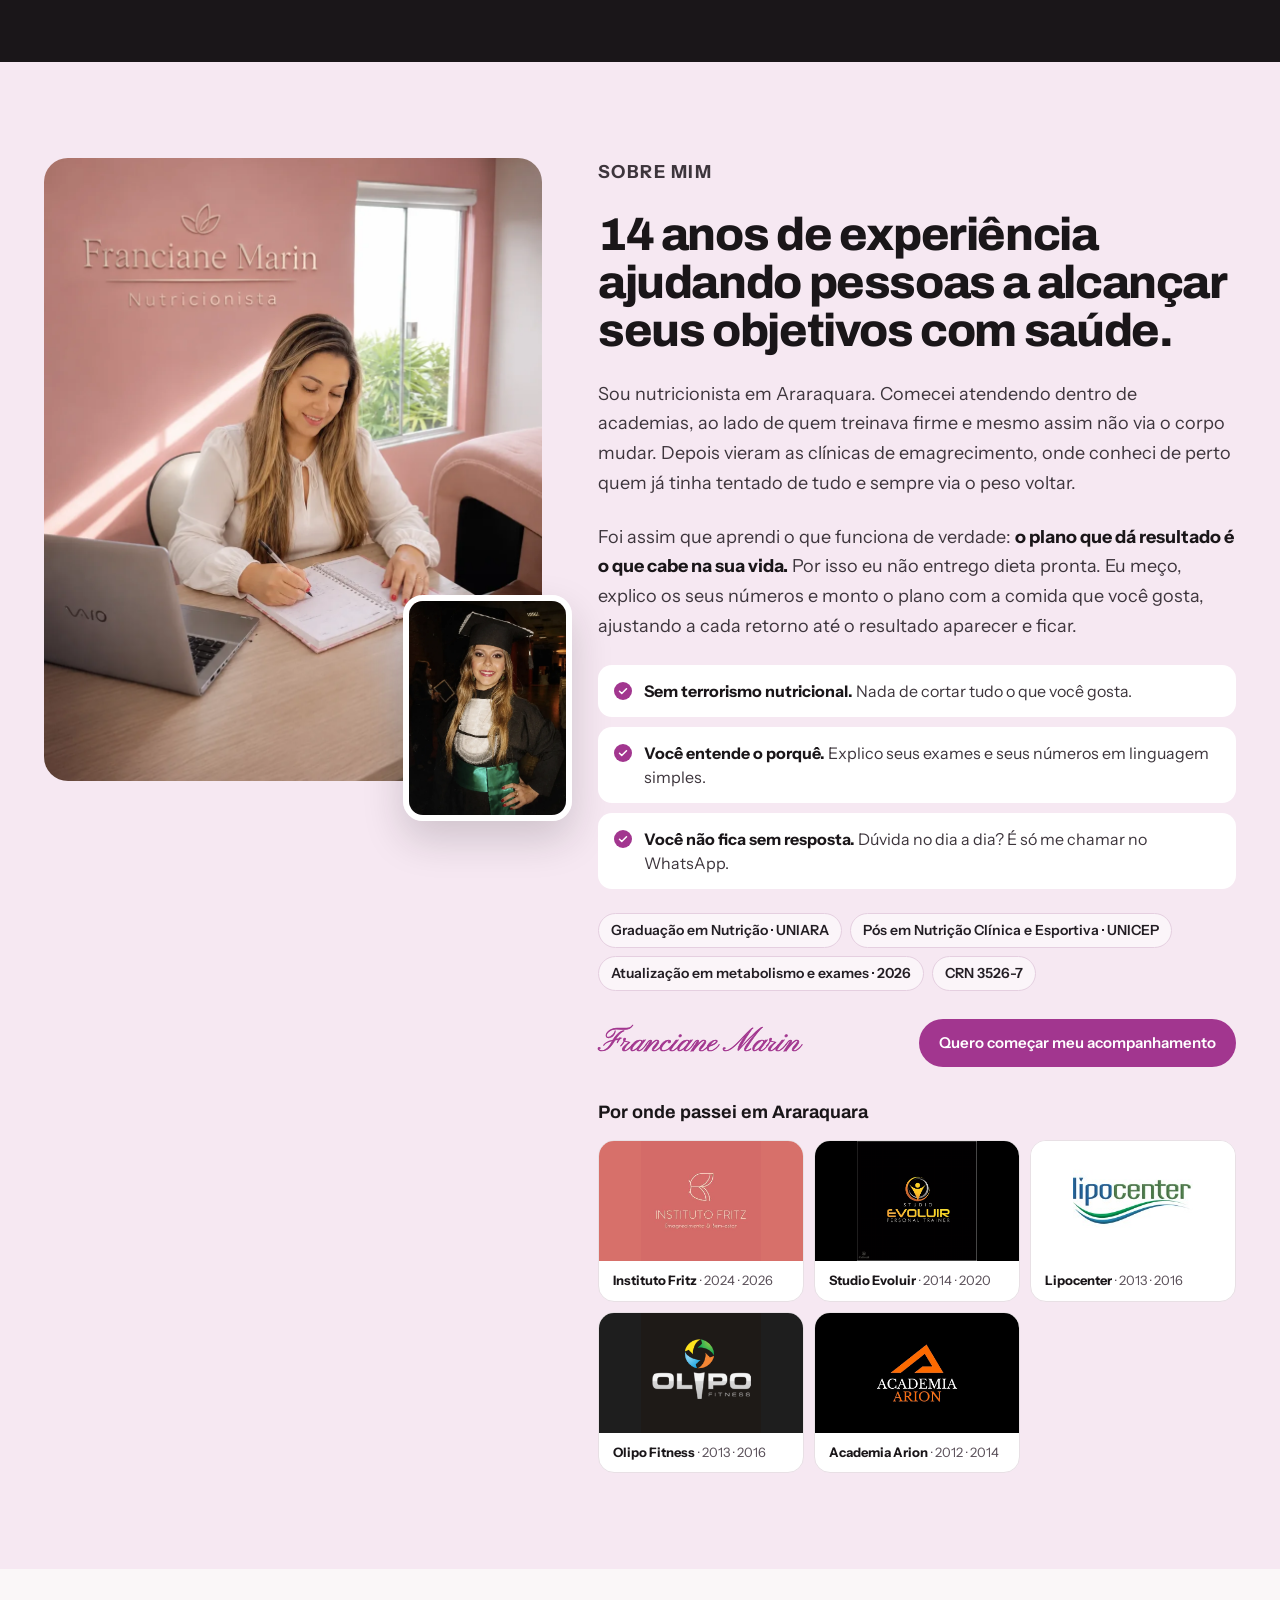
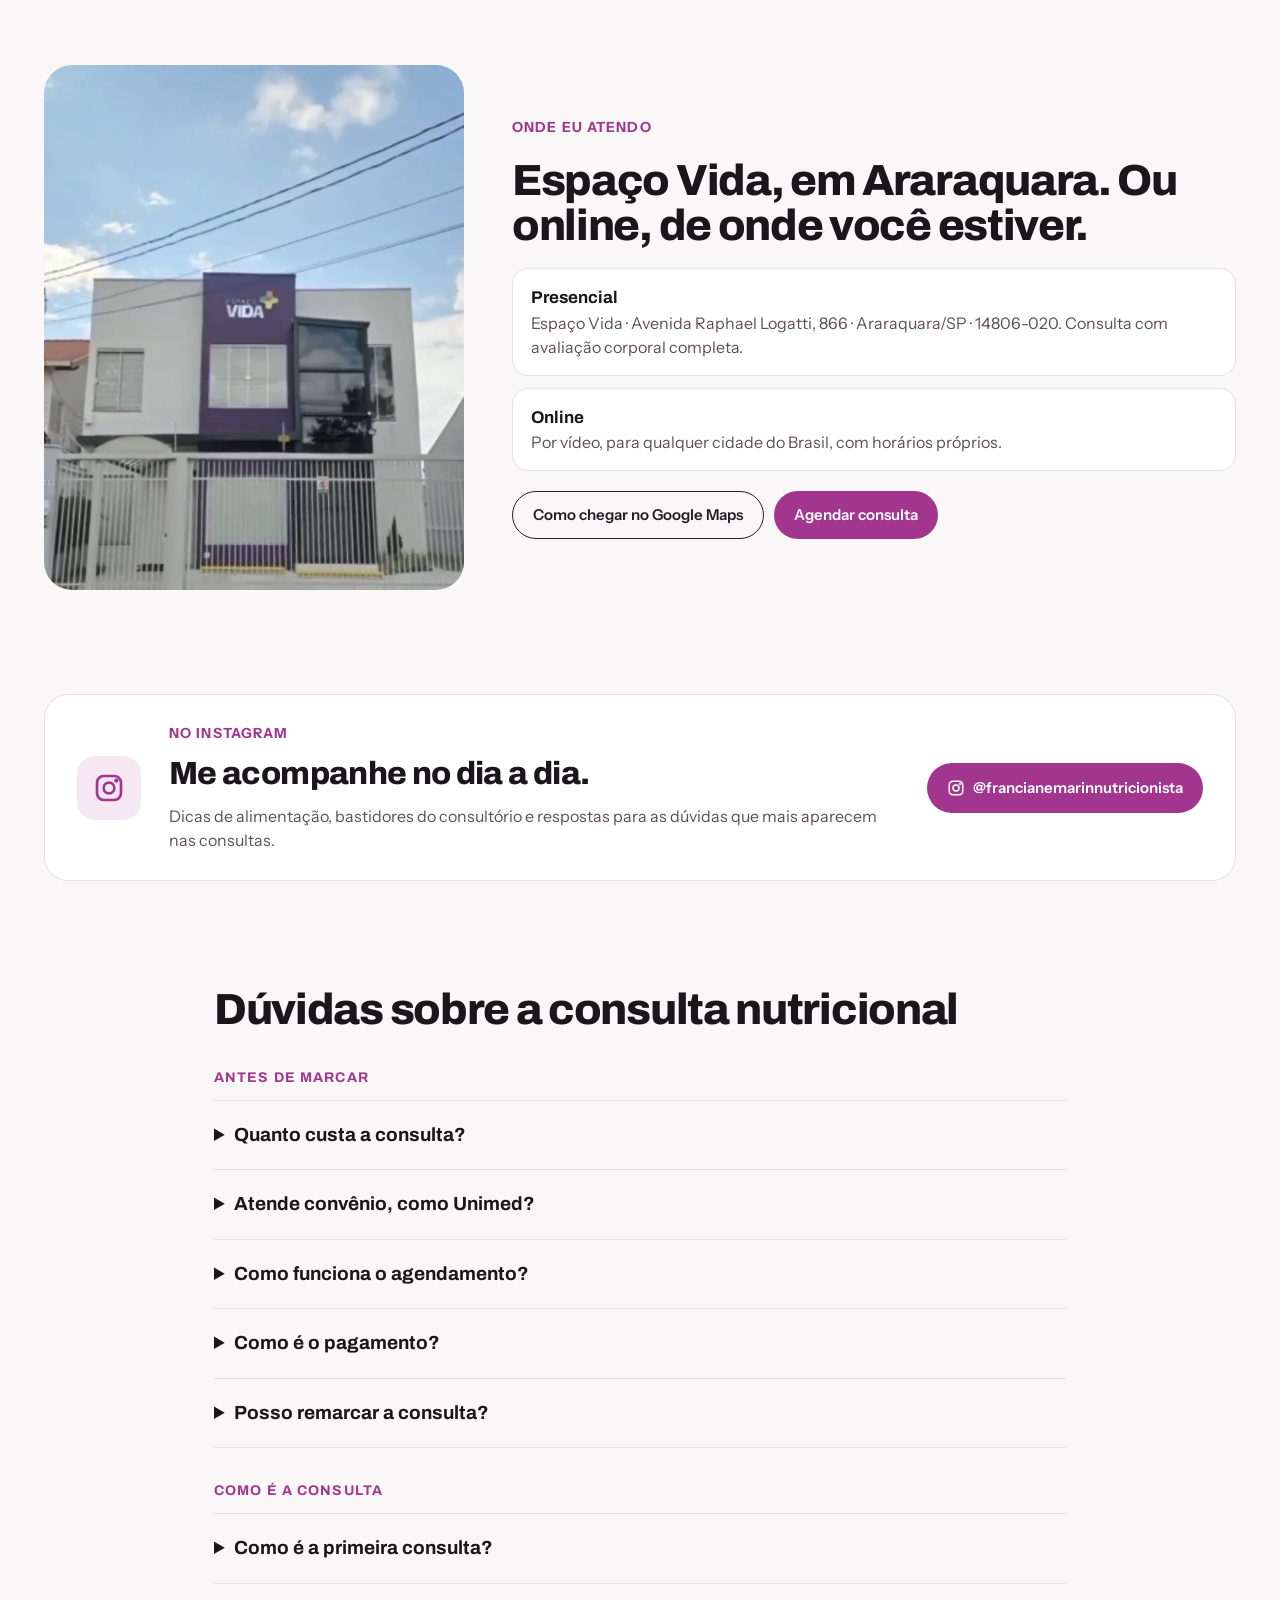
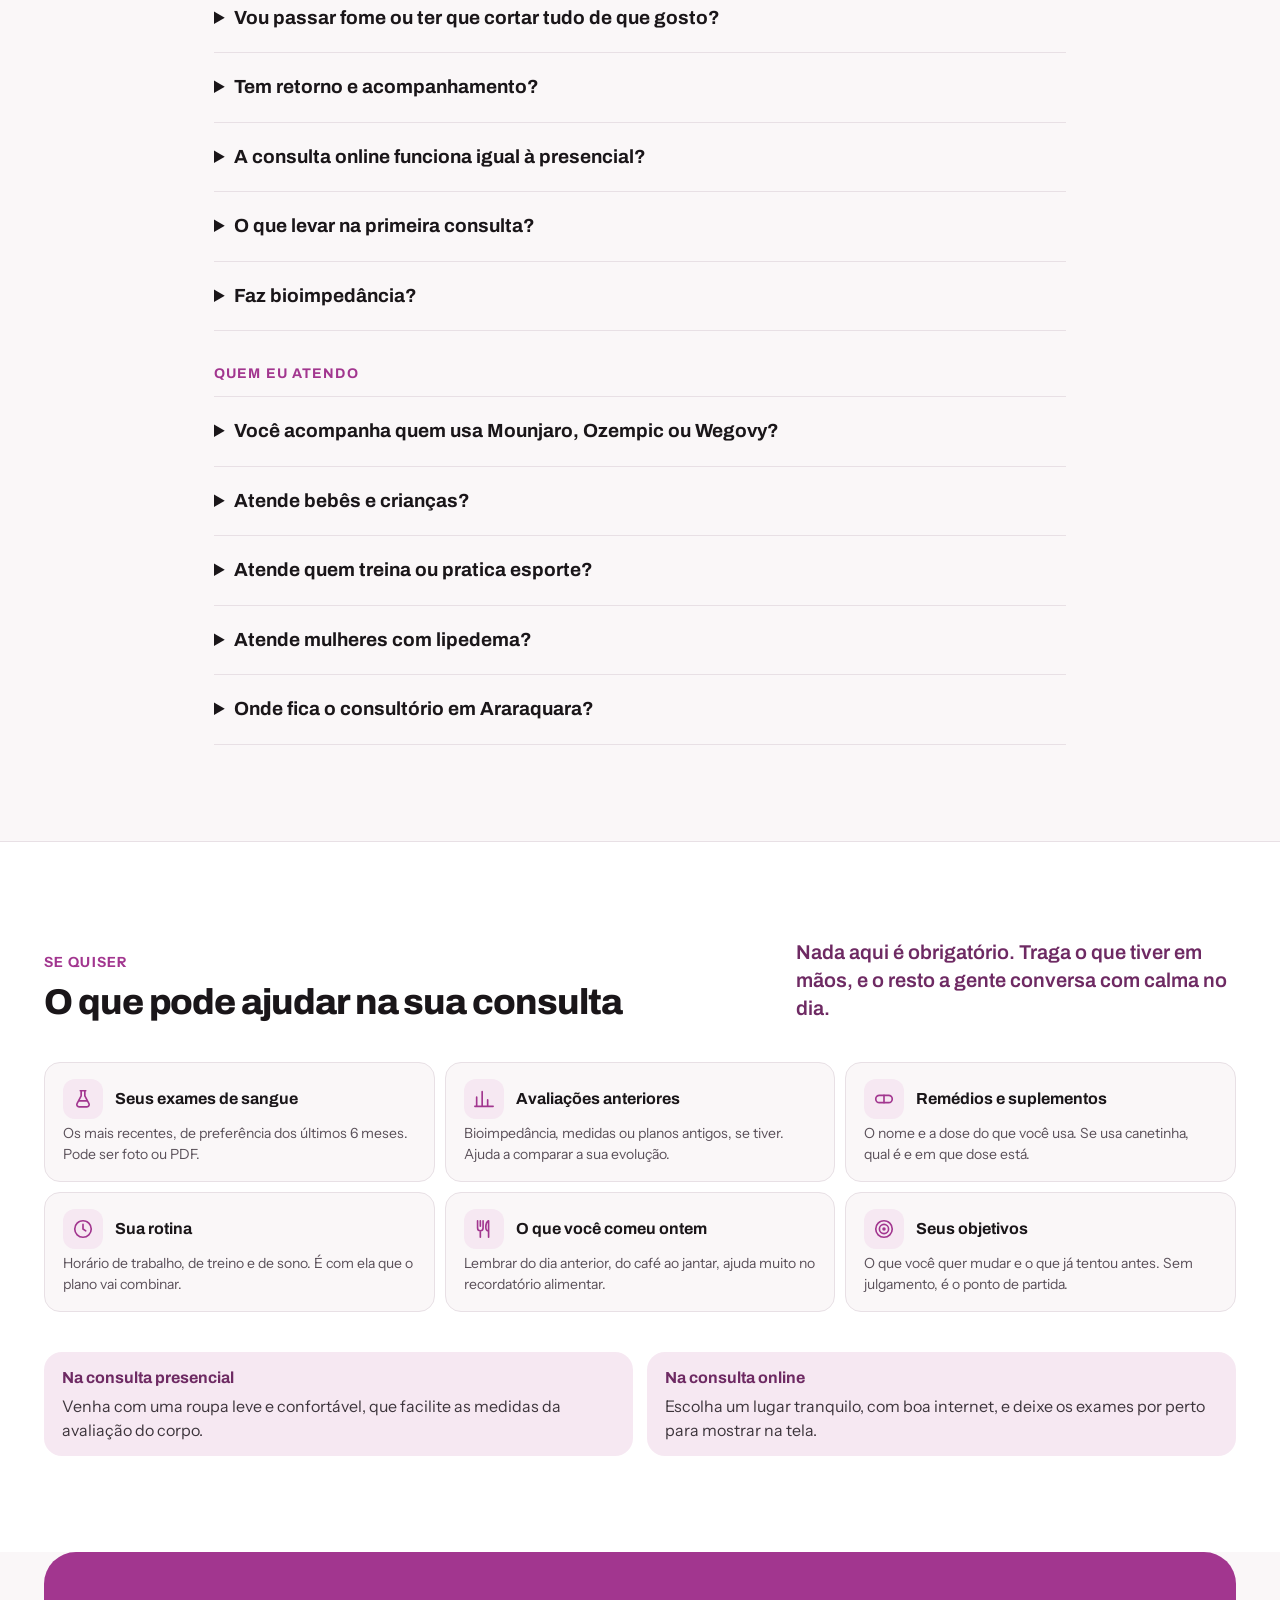
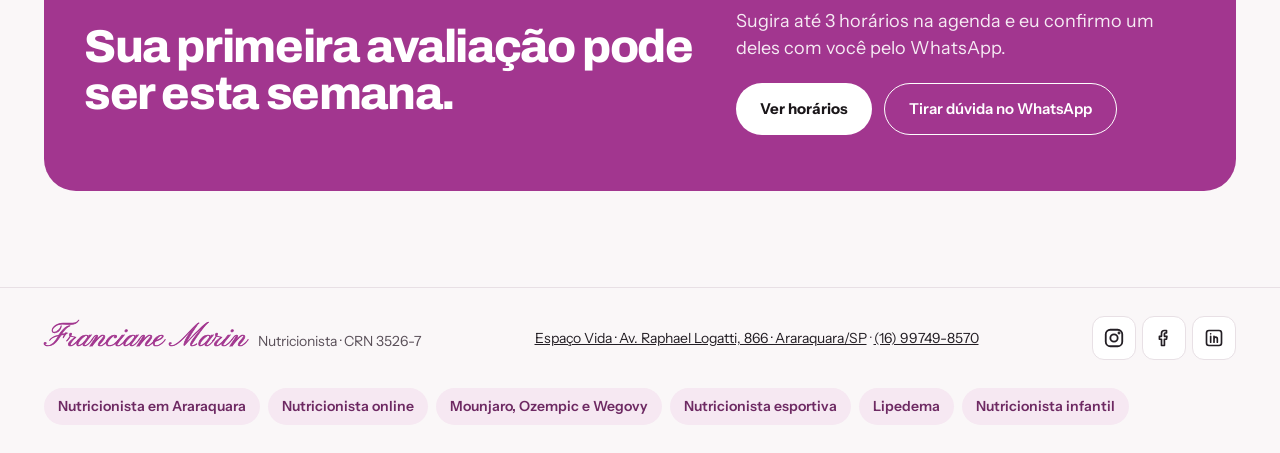
==== commit 1cf9c8aa: "Topo: corrige falha no contorno do cabelo perto do ombro Co-Authored-By: Claude Opus 5.5 <noreply@an" ====
--- a/index.html
+++ b/index.html
@@ -61,7 +61,7 @@
         <div class="hero-col">
           <p class="hero-caneta">Emagrecimento saudável com resultados duradouros.</p>
         </div>
-        <div class="hero-foto"><img src="assets/franciane-topo2.webp" alt="Franciane Marin, nutricionista em Araraquara, sorrindo e apontando para a frase" width="760" height="1160" fetchpriority="high"></div>
+        <div class="hero-foto"><img src="assets/franciane-topo3.webp" alt="Franciane Marin, nutricionista em Araraquara, sorrindo e apontando para a frase" width="760" height="1160" fetchpriority="high"></div>
         <ul class="numeros">
           <li><strong>14 anos</strong><span>de consultório</span></li>
           <li><strong>+13 mil</strong><span>consultas realizadas</span></li>
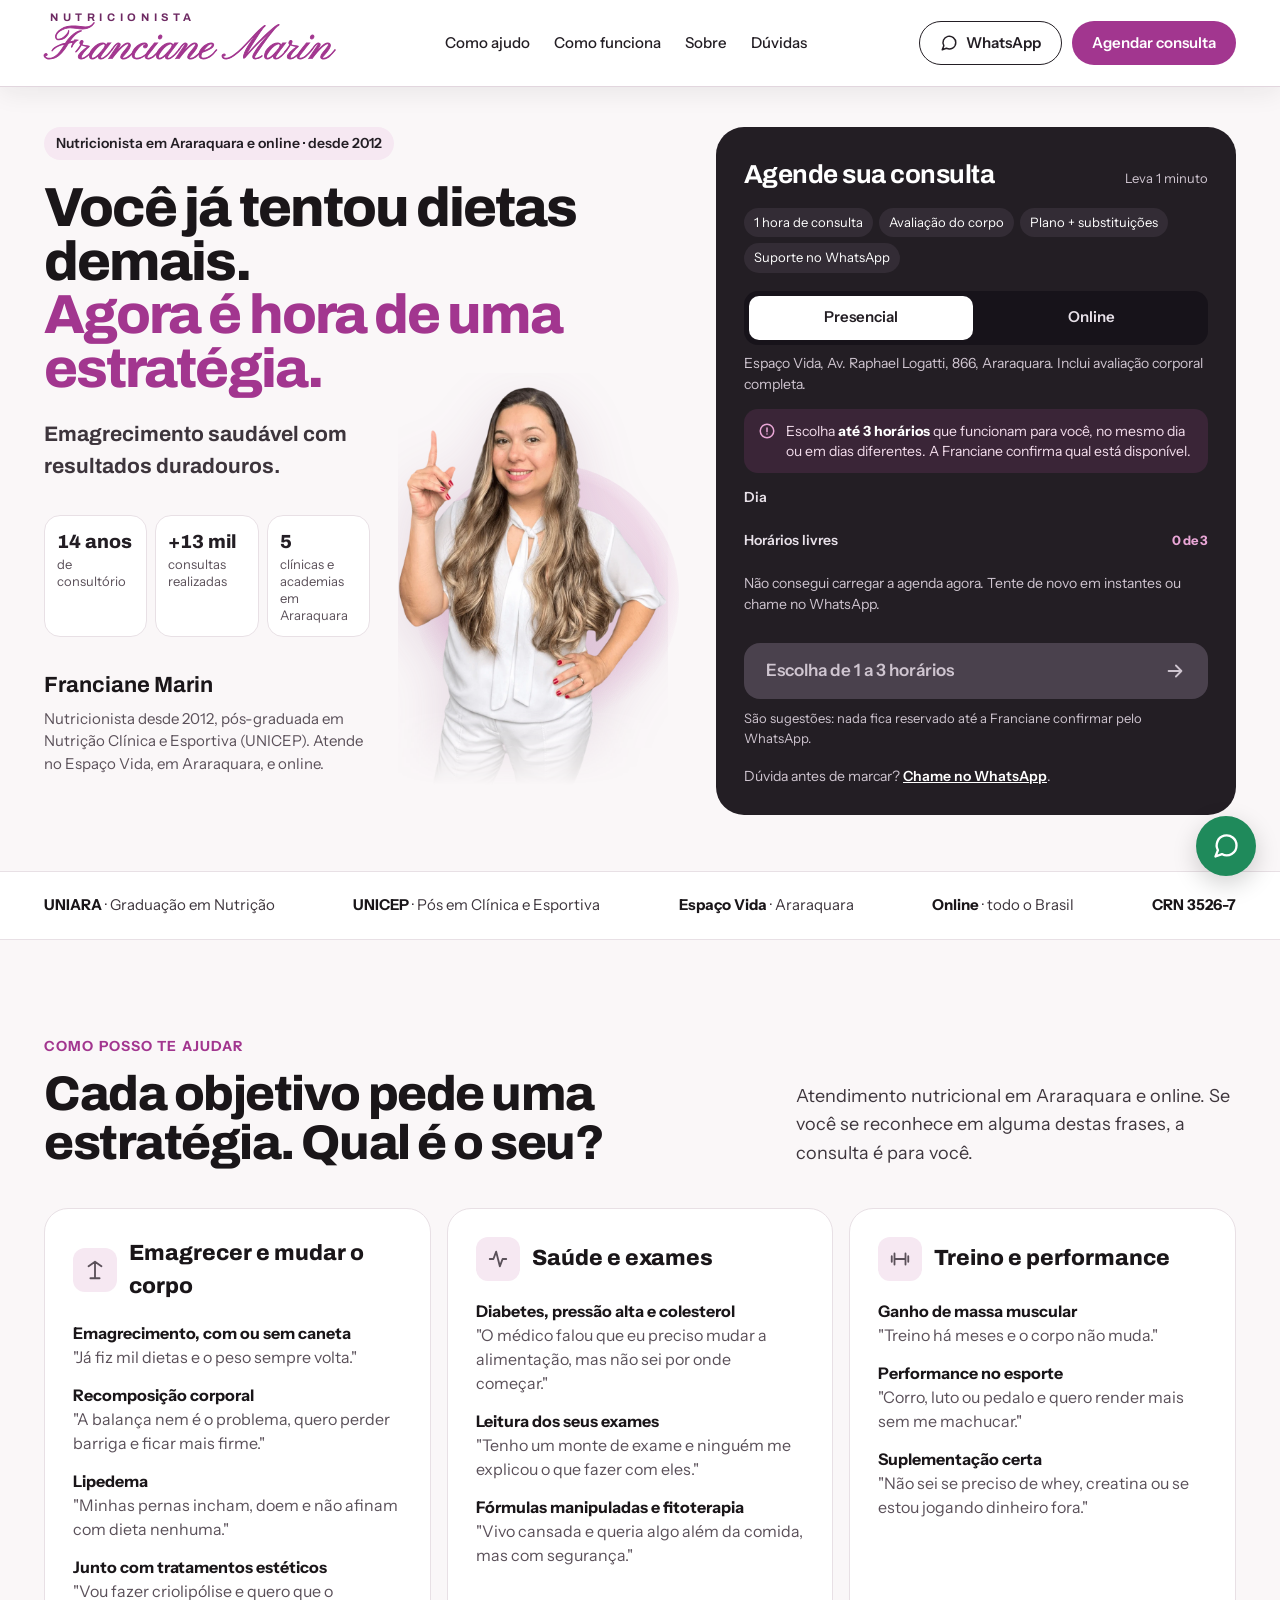
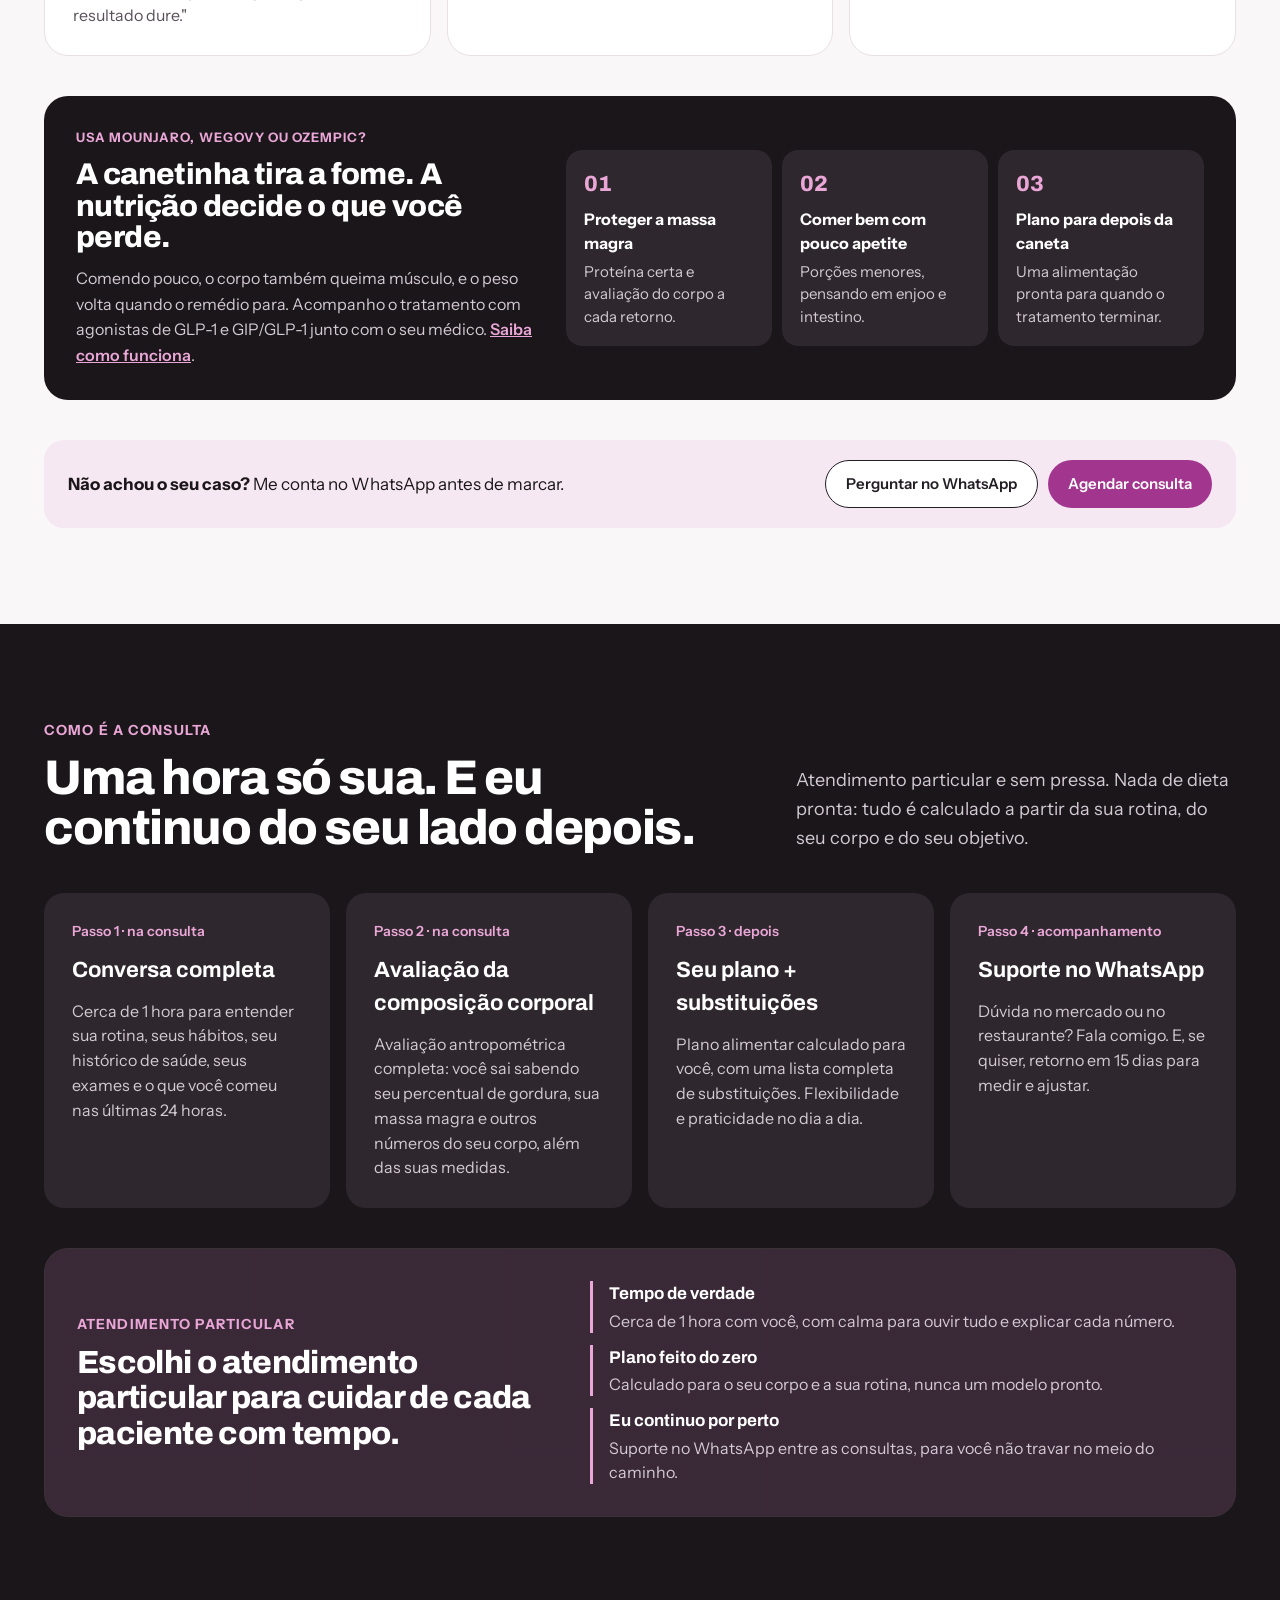
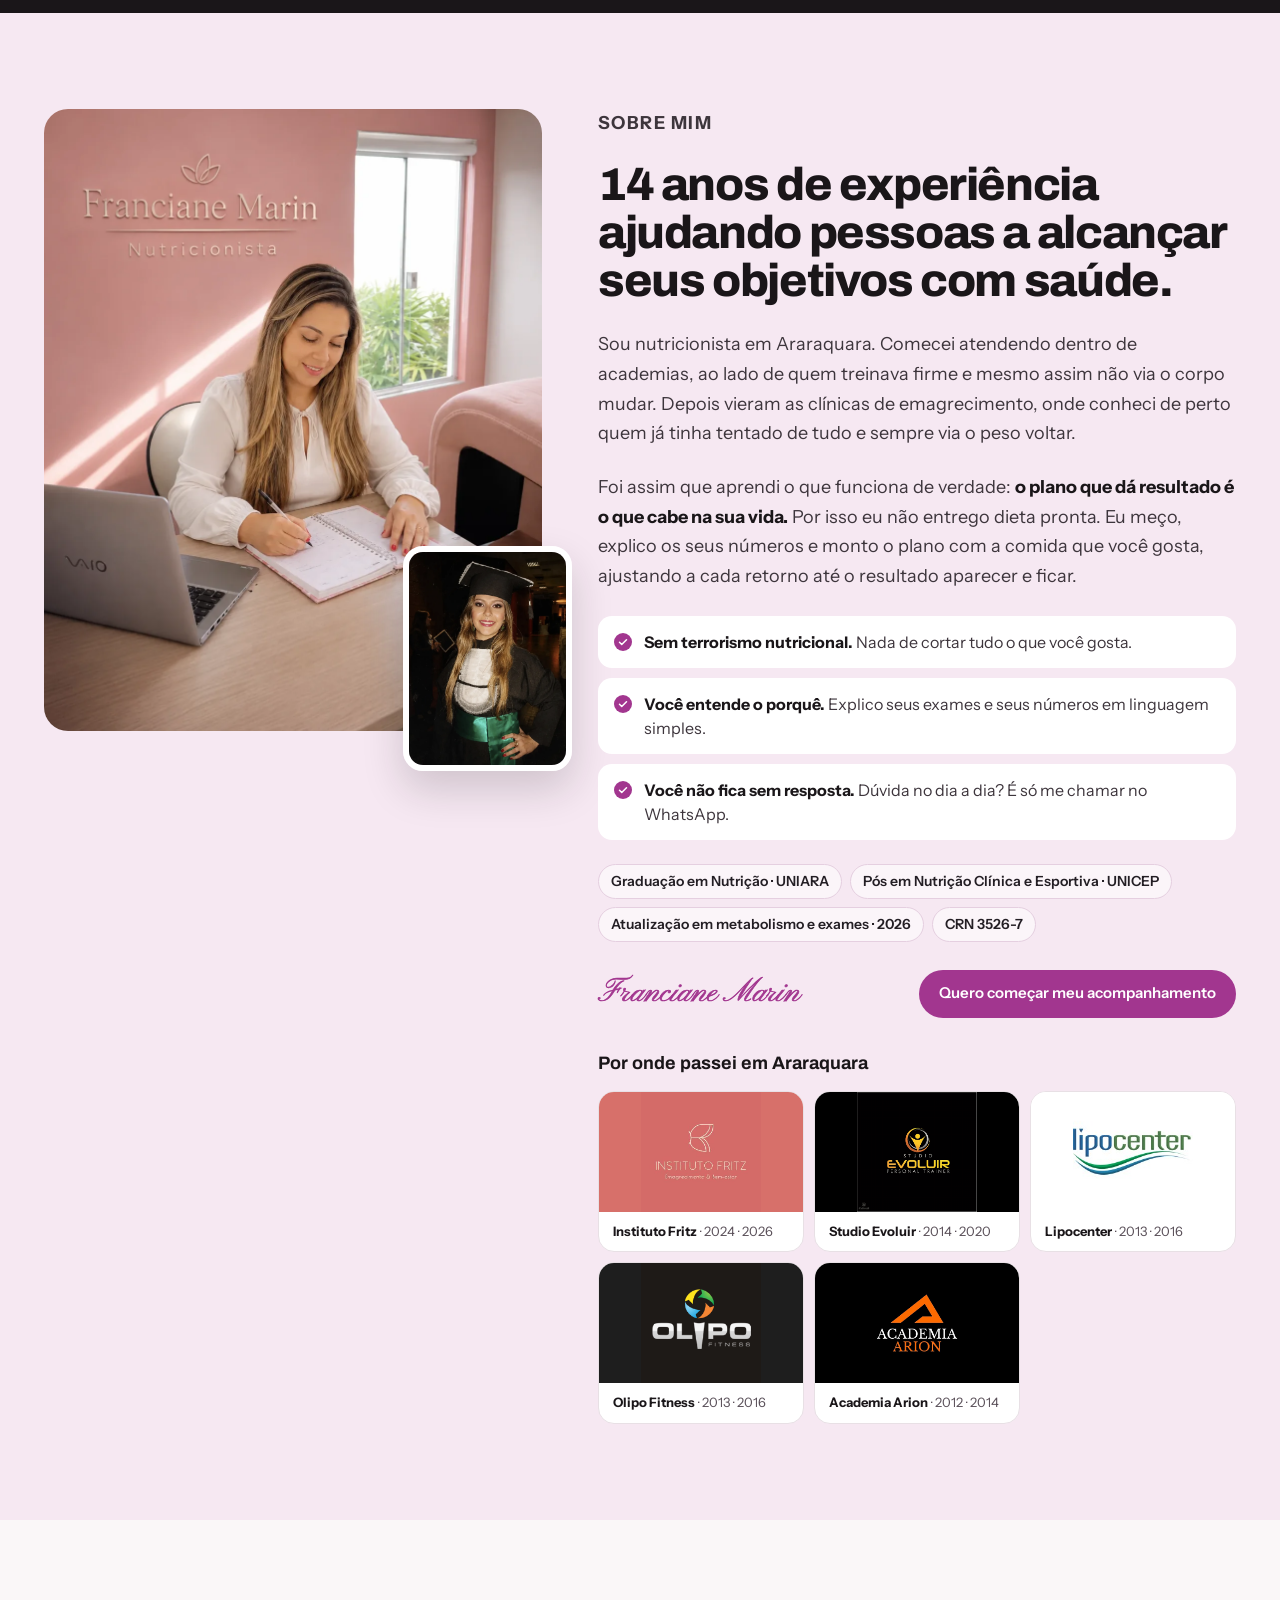
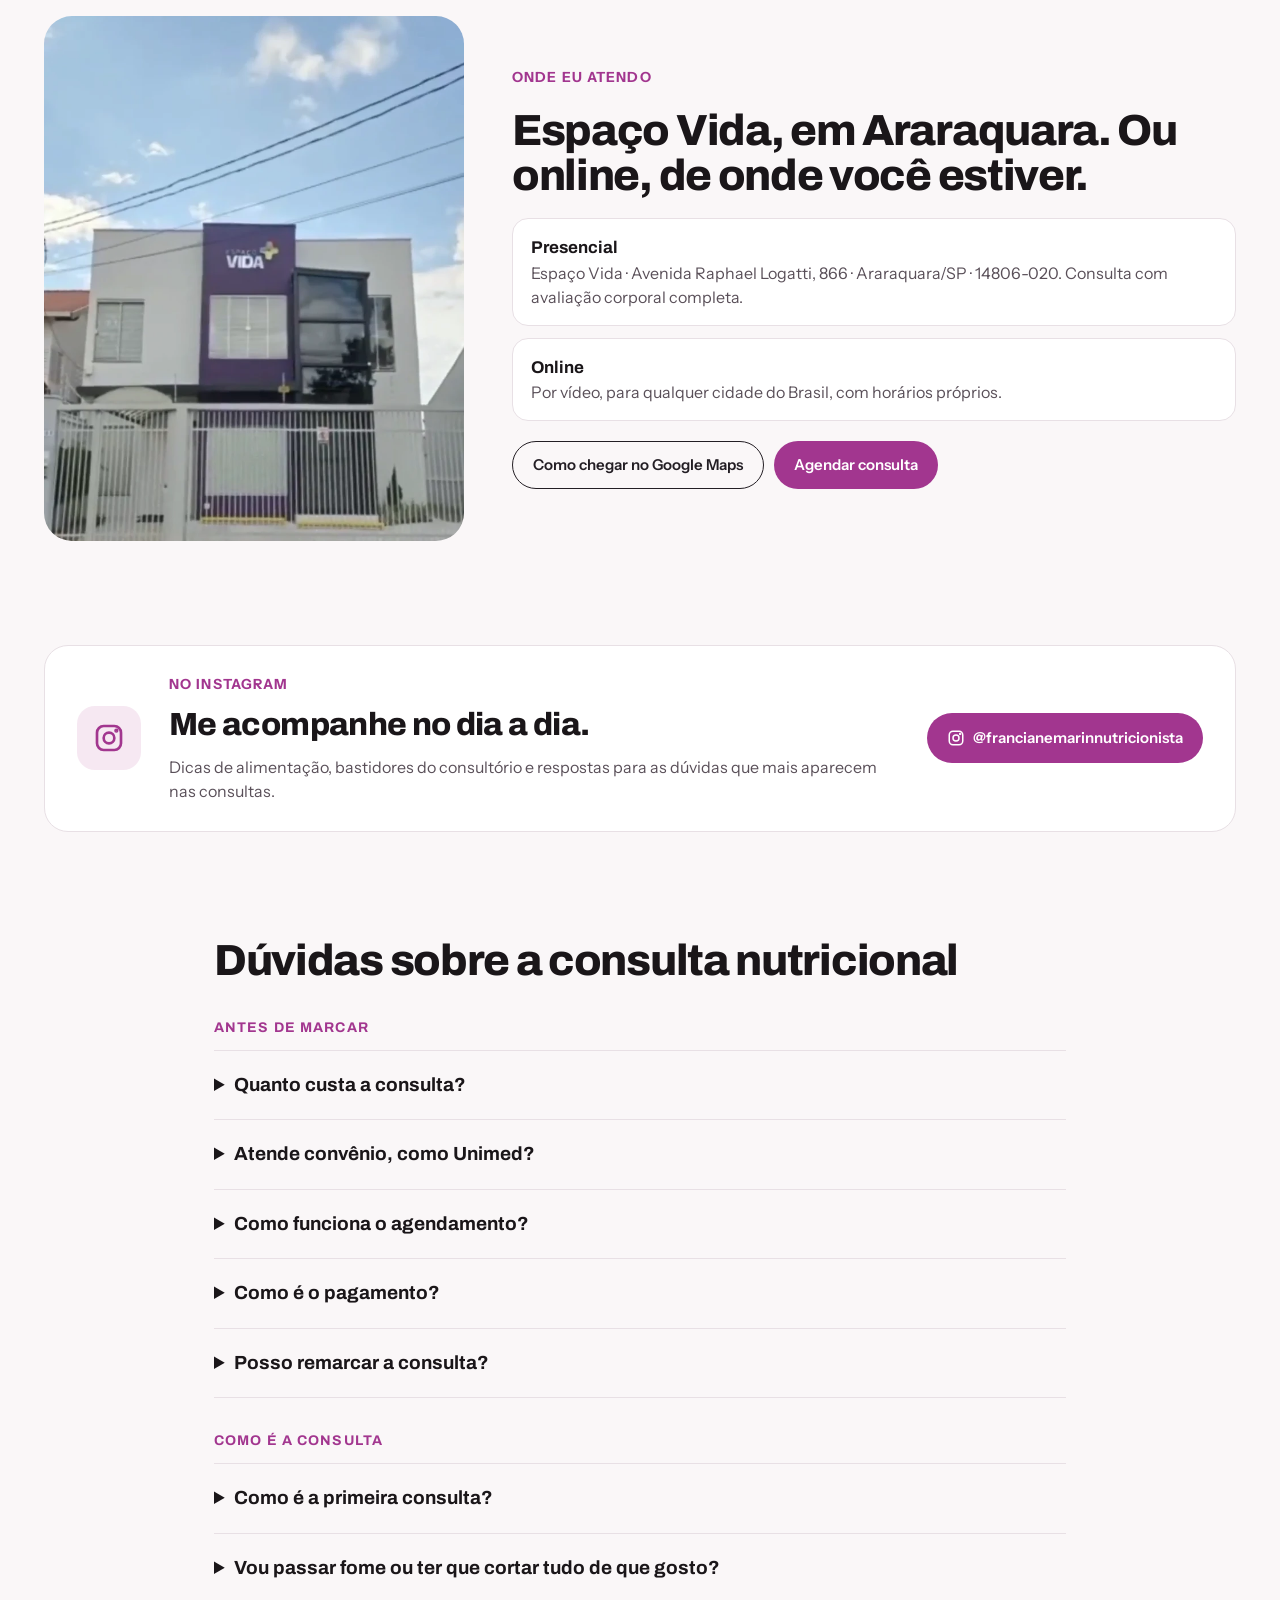
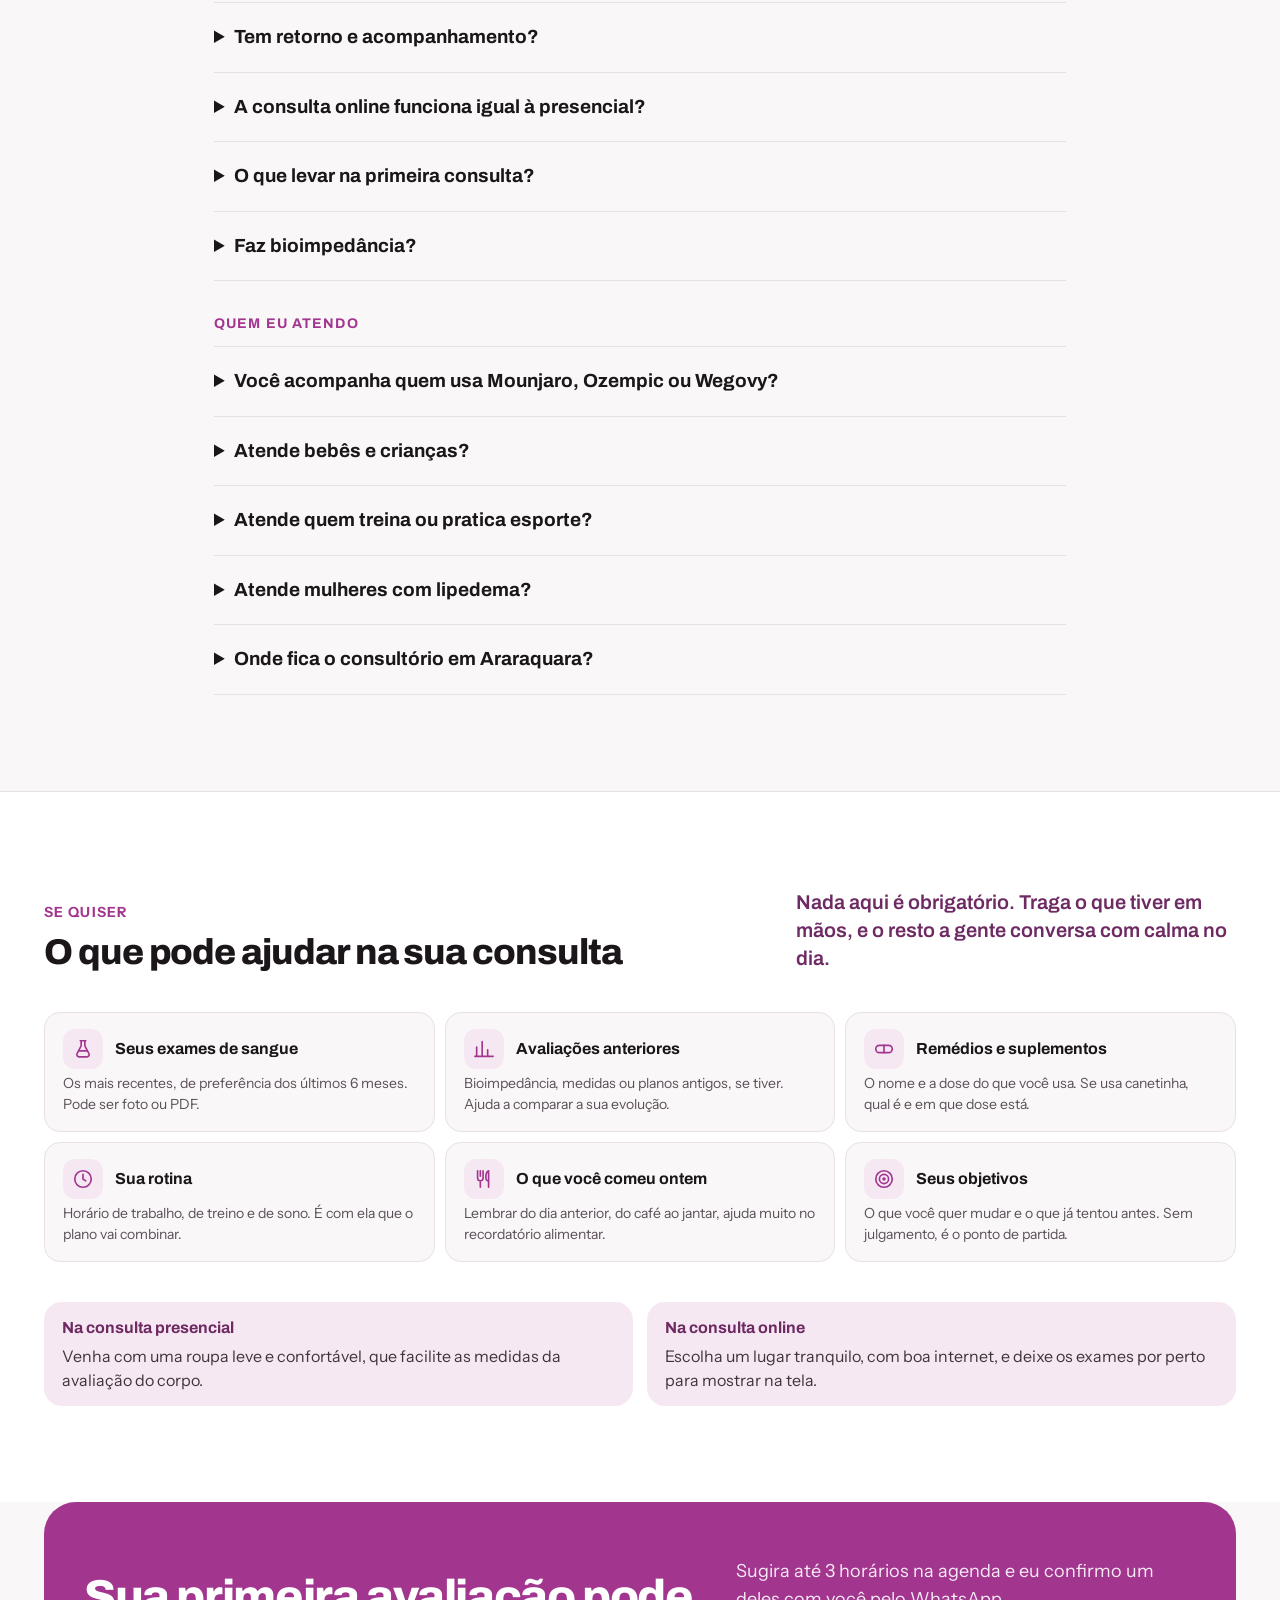
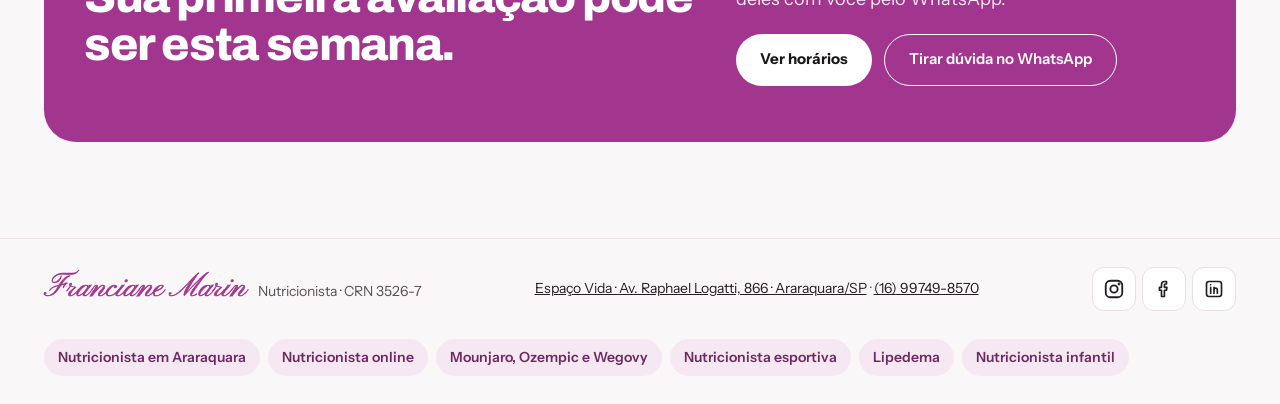
==== commit 89b155ca: "Como posso te ajudar: título com pergunta sobre o objetivo Co-Authored-By: Claude Opus 5.5 <noreply@" ====
--- a/index.html
+++ b/index.html
@@ -208,7 +208,7 @@
     <div class="secao-cabeca">
       <div>
         <p class="sobretitulo">Como posso te ajudar</p>
-        <h2>Não existe dieta igual para todo mundo. Existe a estratégia certa para você.</h2>
+        <h2>Cada objetivo pede uma estratégia. Qual é o seu?</h2>
       </div>
       <p>Atendimento nutricional em Araraquara e online. Se você se reconhece em alguma destas frases, a consulta é para você.</p>
     </div>
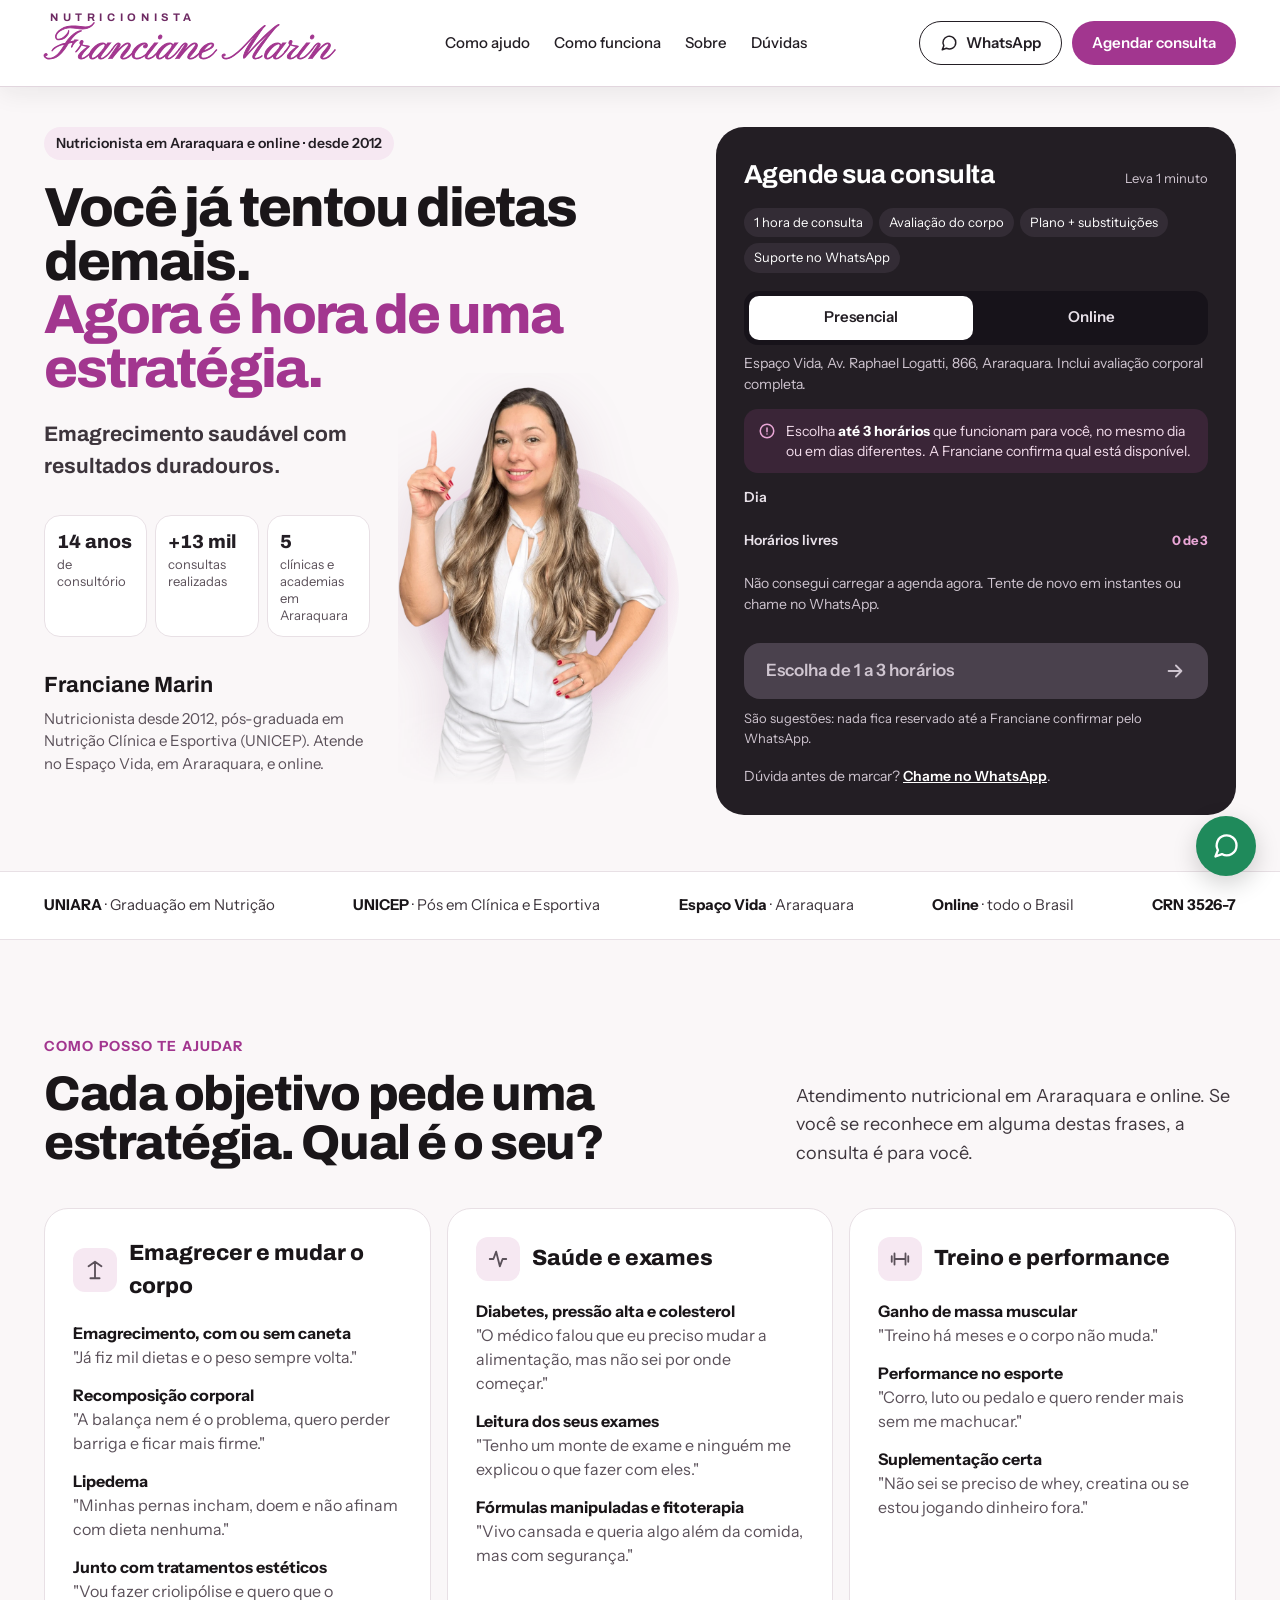
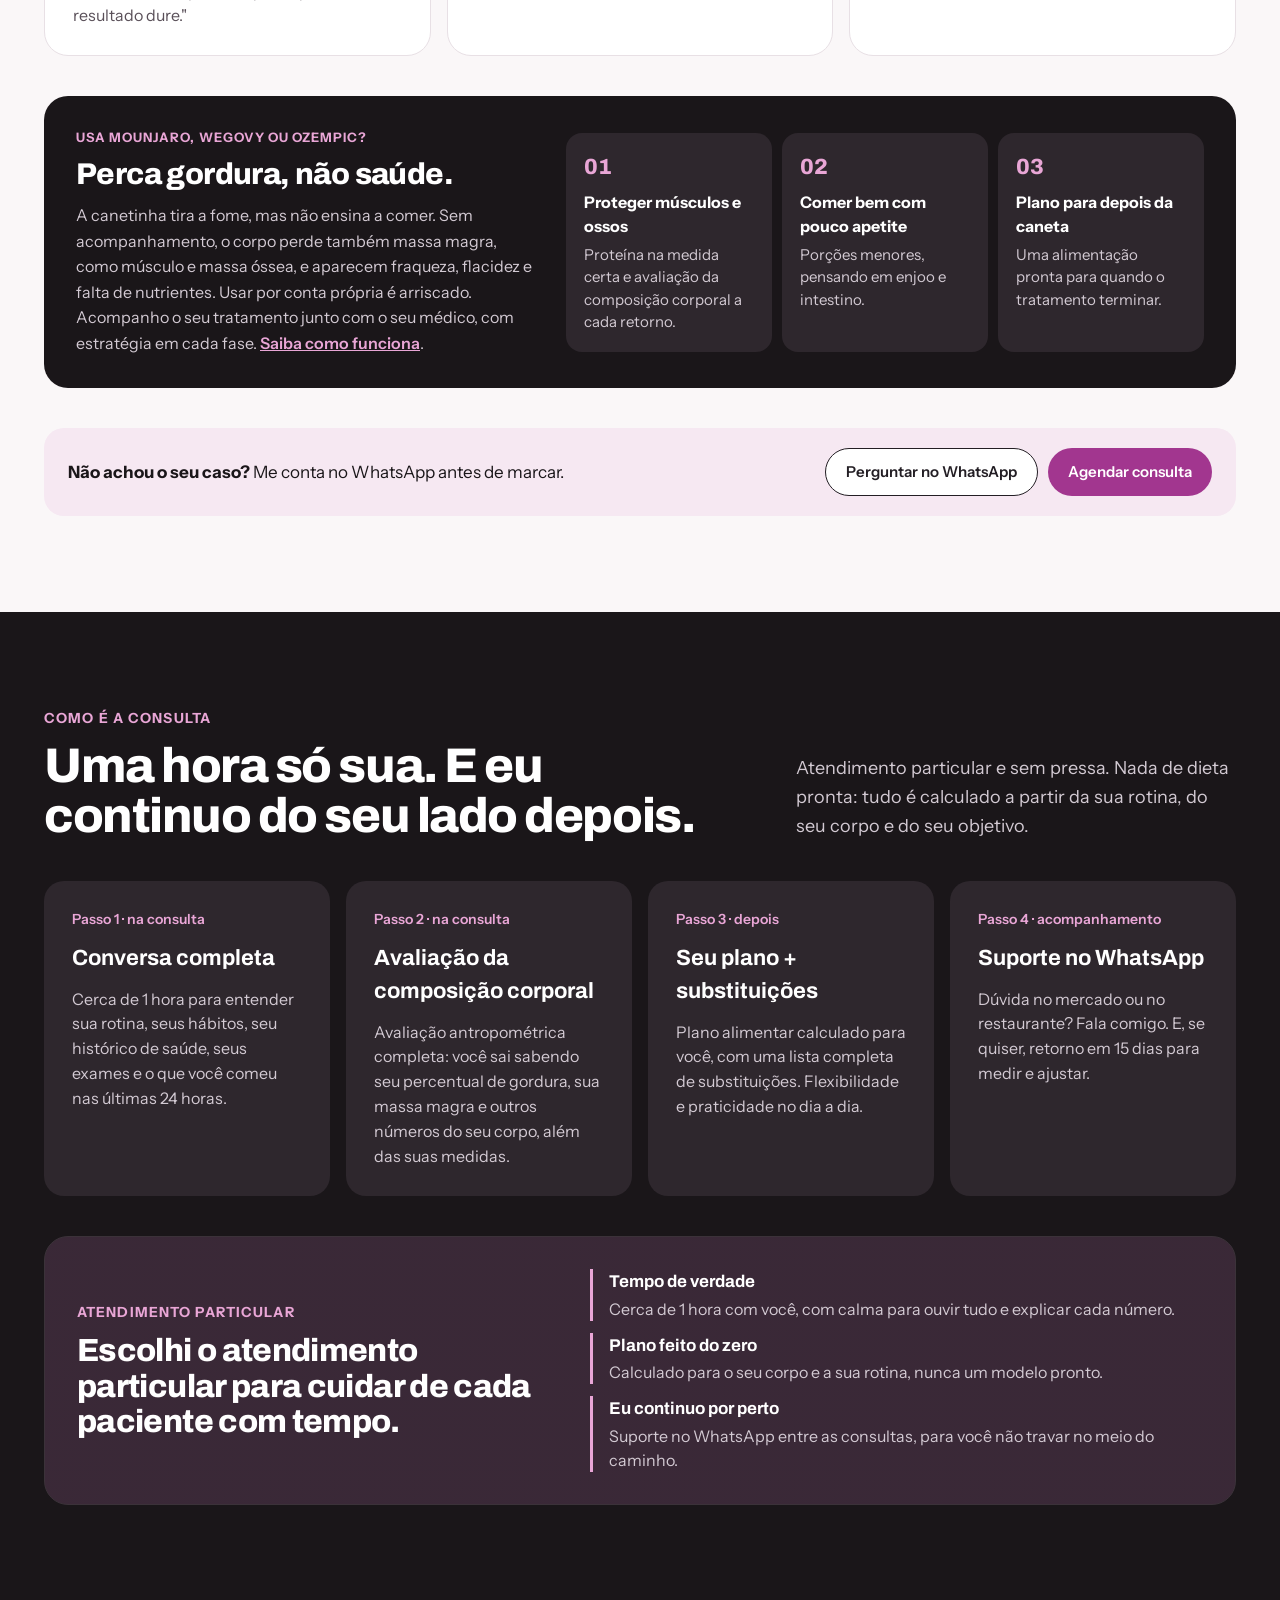
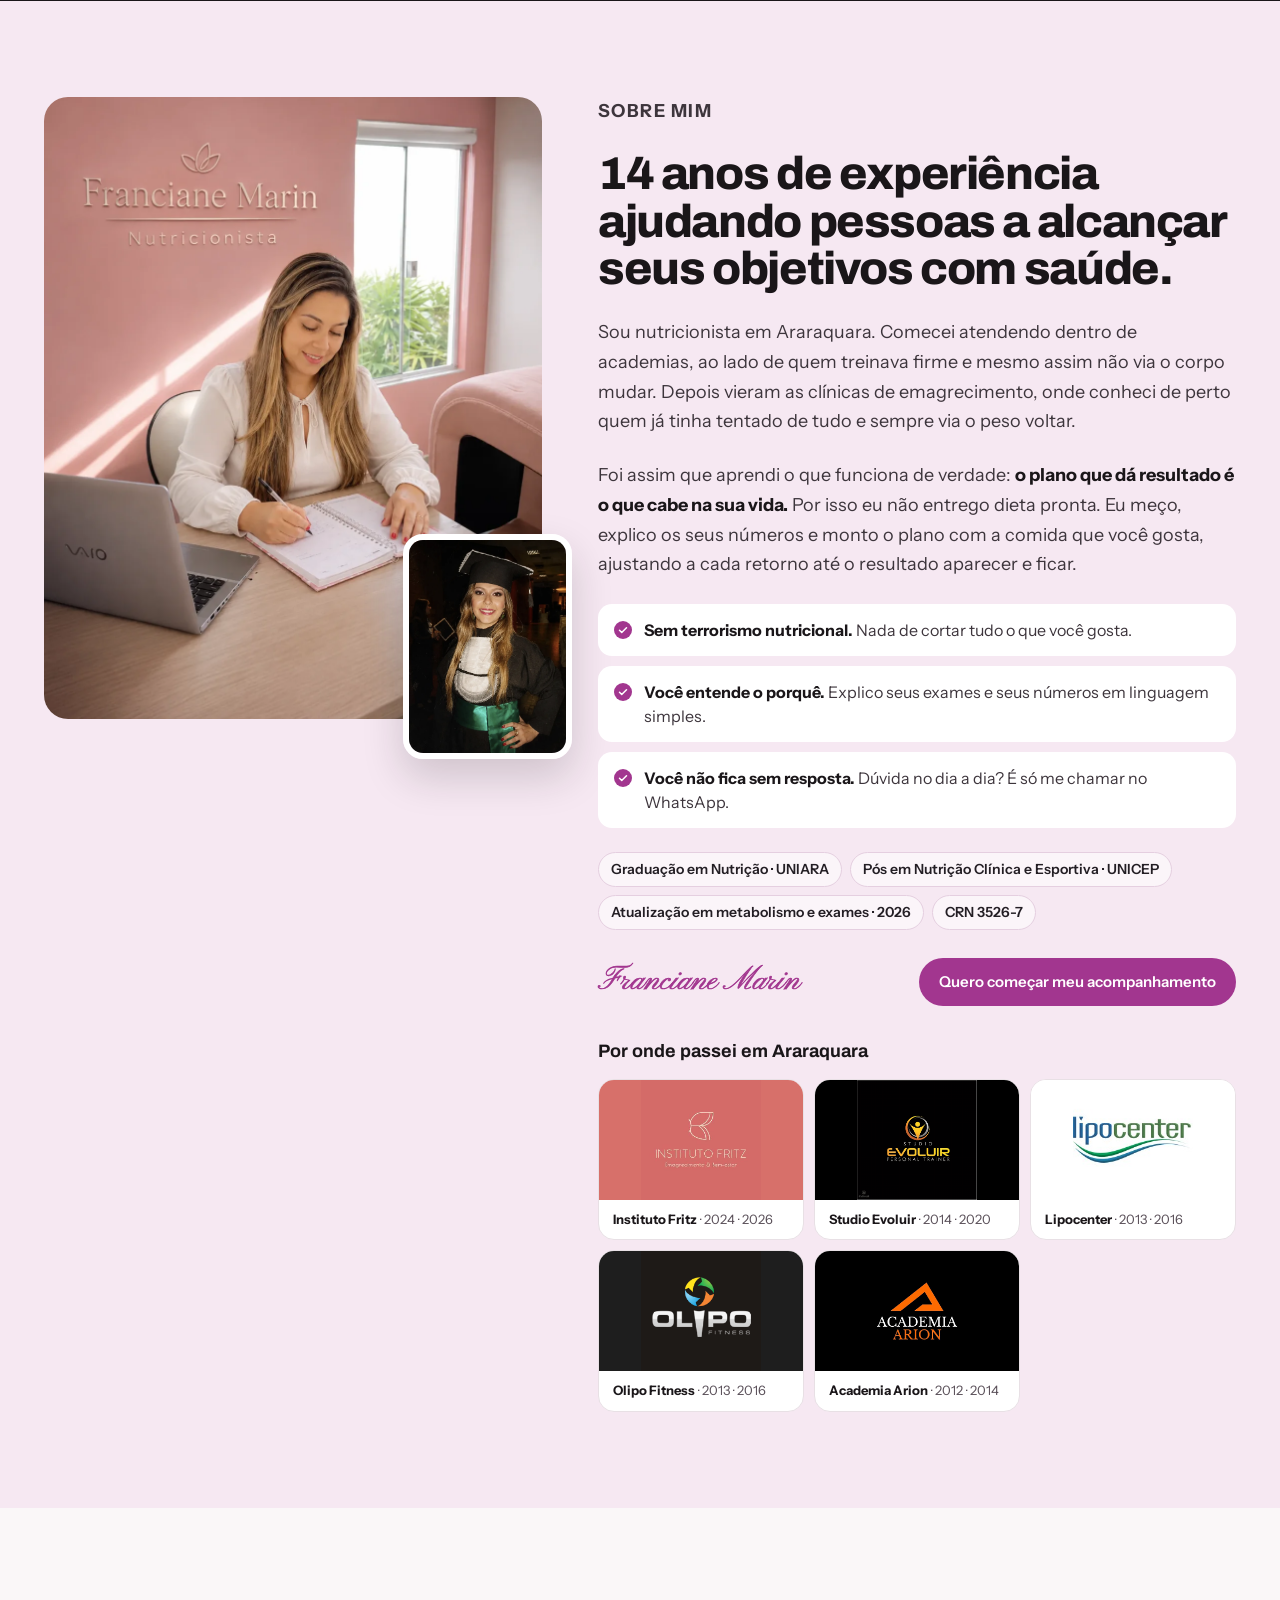
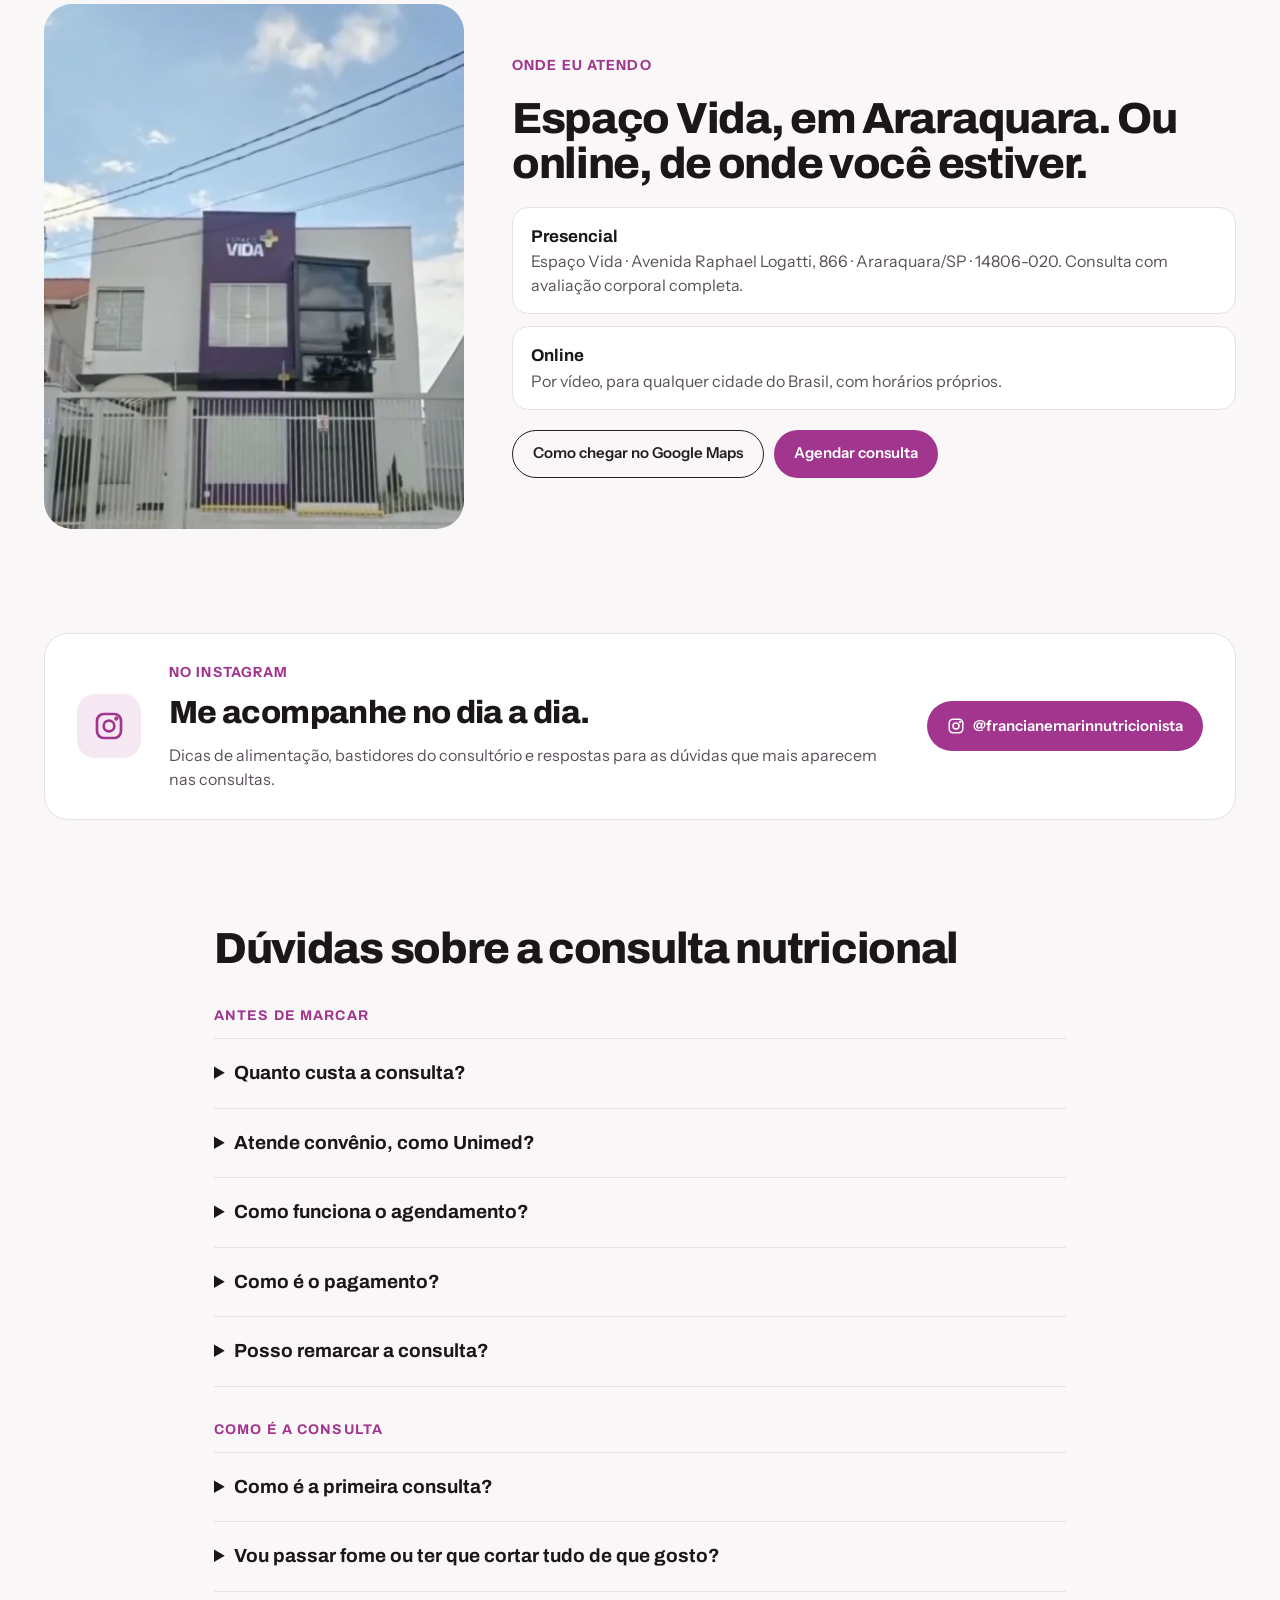
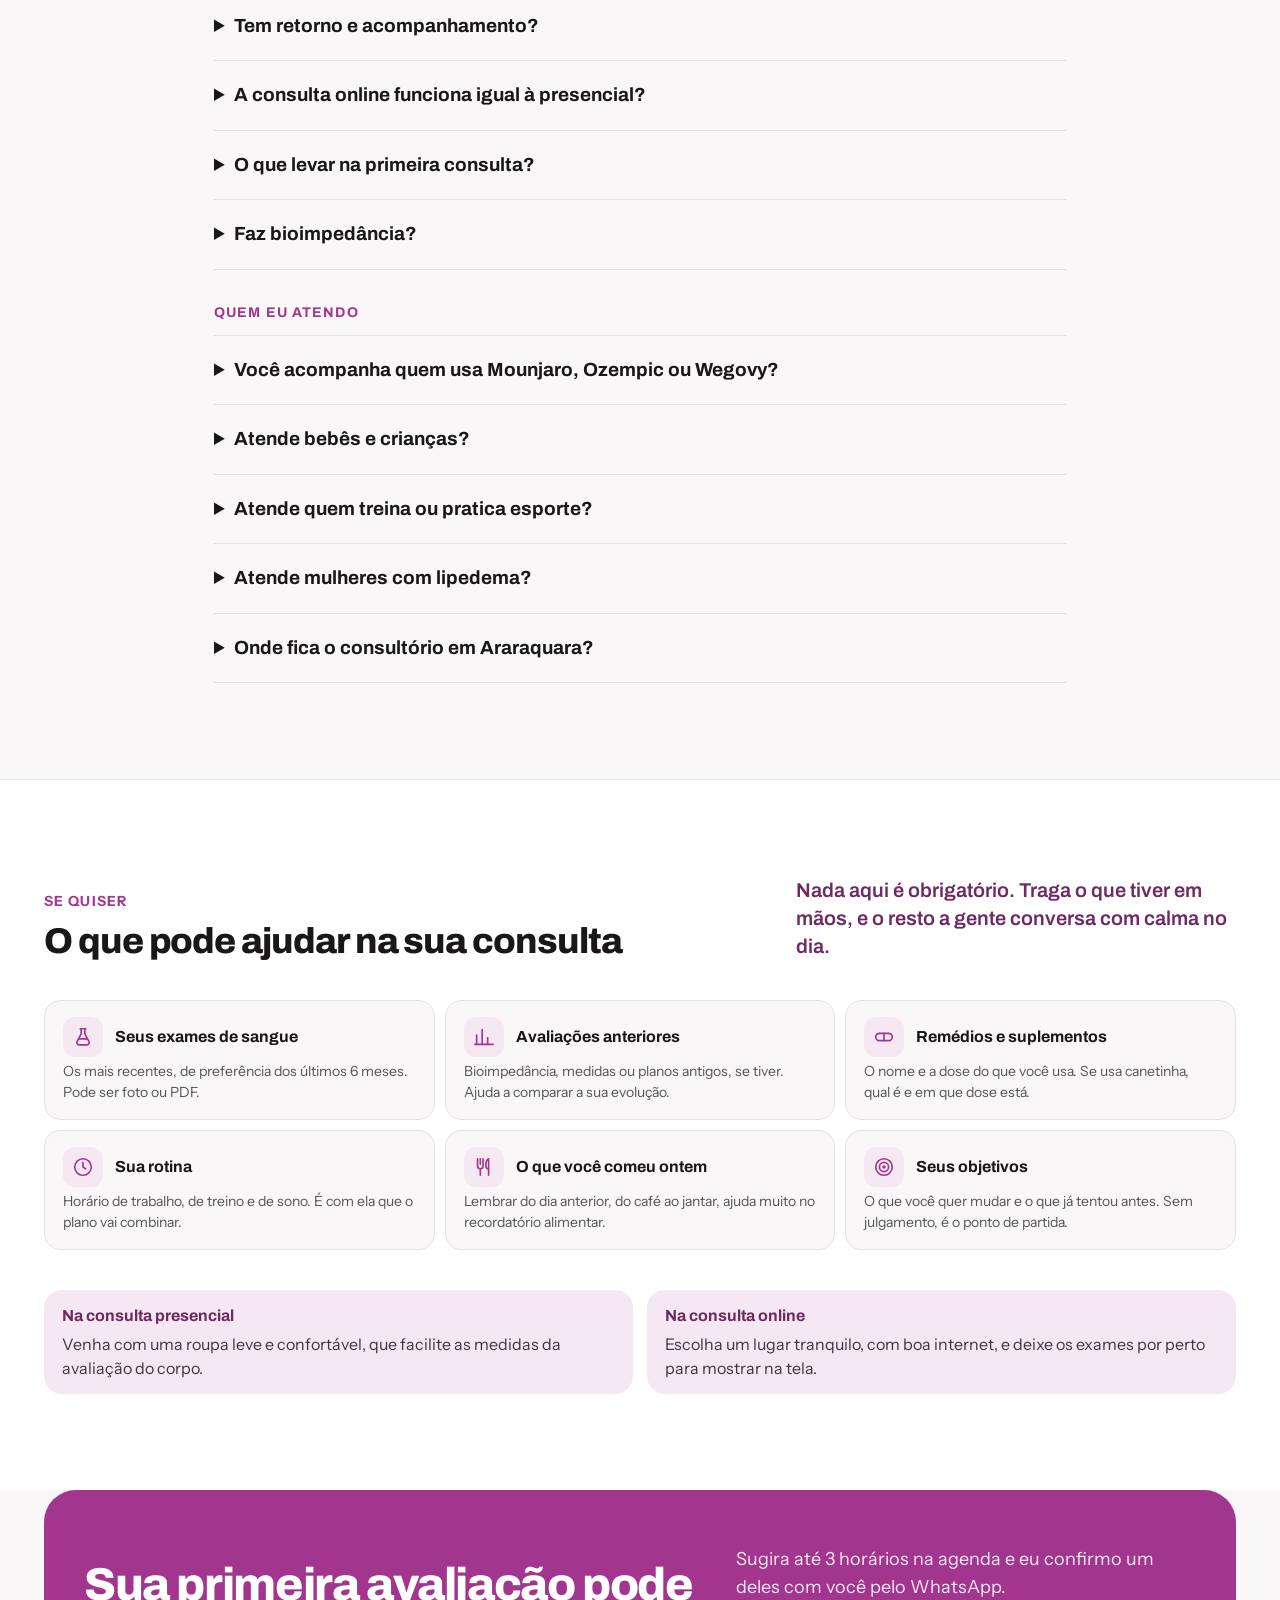
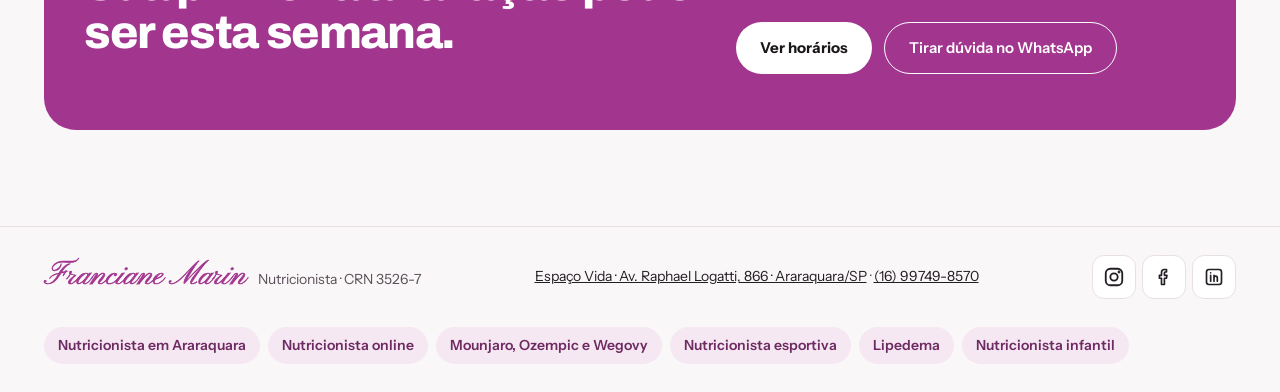
==== commit 0d6dbcea: "Canetinhas: fala da perda de músculo e osso e do risco de usar por conta própria Co-Authored-By: Cla" ====
--- a/index.html
+++ b/index.html
@@ -253,11 +253,11 @@
     <div id="canetinhas" class="caneta">
       <div class="caneta-texto">
         <p class="sobretitulo sobretitulo-claro">Usa Mounjaro, Wegovy ou Ozempic?</p>
-        <h3>A canetinha tira a fome. A nutrição decide o que você perde.</h3>
-        <p>Comendo pouco, o corpo também queima músculo, e o peso volta quando o remédio para. Acompanho o tratamento com agonistas de GLP-1 e GIP/GLP-1 junto com o seu médico. <a href="/mounjaro-ozempic/">Saiba como funciona</a>.</p>
+        <h3>Perca gordura, não saúde.</h3>
+        <p>A canetinha tira a fome, mas não ensina a comer. Sem acompanhamento, o corpo perde também massa magra, como músculo e massa óssea, e aparecem fraqueza, flacidez e falta de nutrientes. Usar por conta própria é arriscado. Acompanho o seu tratamento junto com o seu médico, com estratégia em cada fase. <a href="/mounjaro-ozempic/">Saiba como funciona</a>.</p>
       </div>
       <ol class="caneta-pontos">
-        <li><span>01</span><strong>Proteger a massa magra</strong><p>Proteína certa e avaliação do corpo a cada retorno.</p></li>
+        <li><span>01</span><strong>Proteger músculos e ossos</strong><p>Proteína na medida certa e avaliação da composição corporal a cada retorno.</p></li>
         <li><span>02</span><strong>Comer bem com pouco apetite</strong><p>Porções menores, pensando em enjoo e intestino.</p></li>
         <li><span>03</span><strong>Plano para depois da caneta</strong><p>Uma alimentação pronta para quando o tratamento terminar.</p></li>
       </ol>
